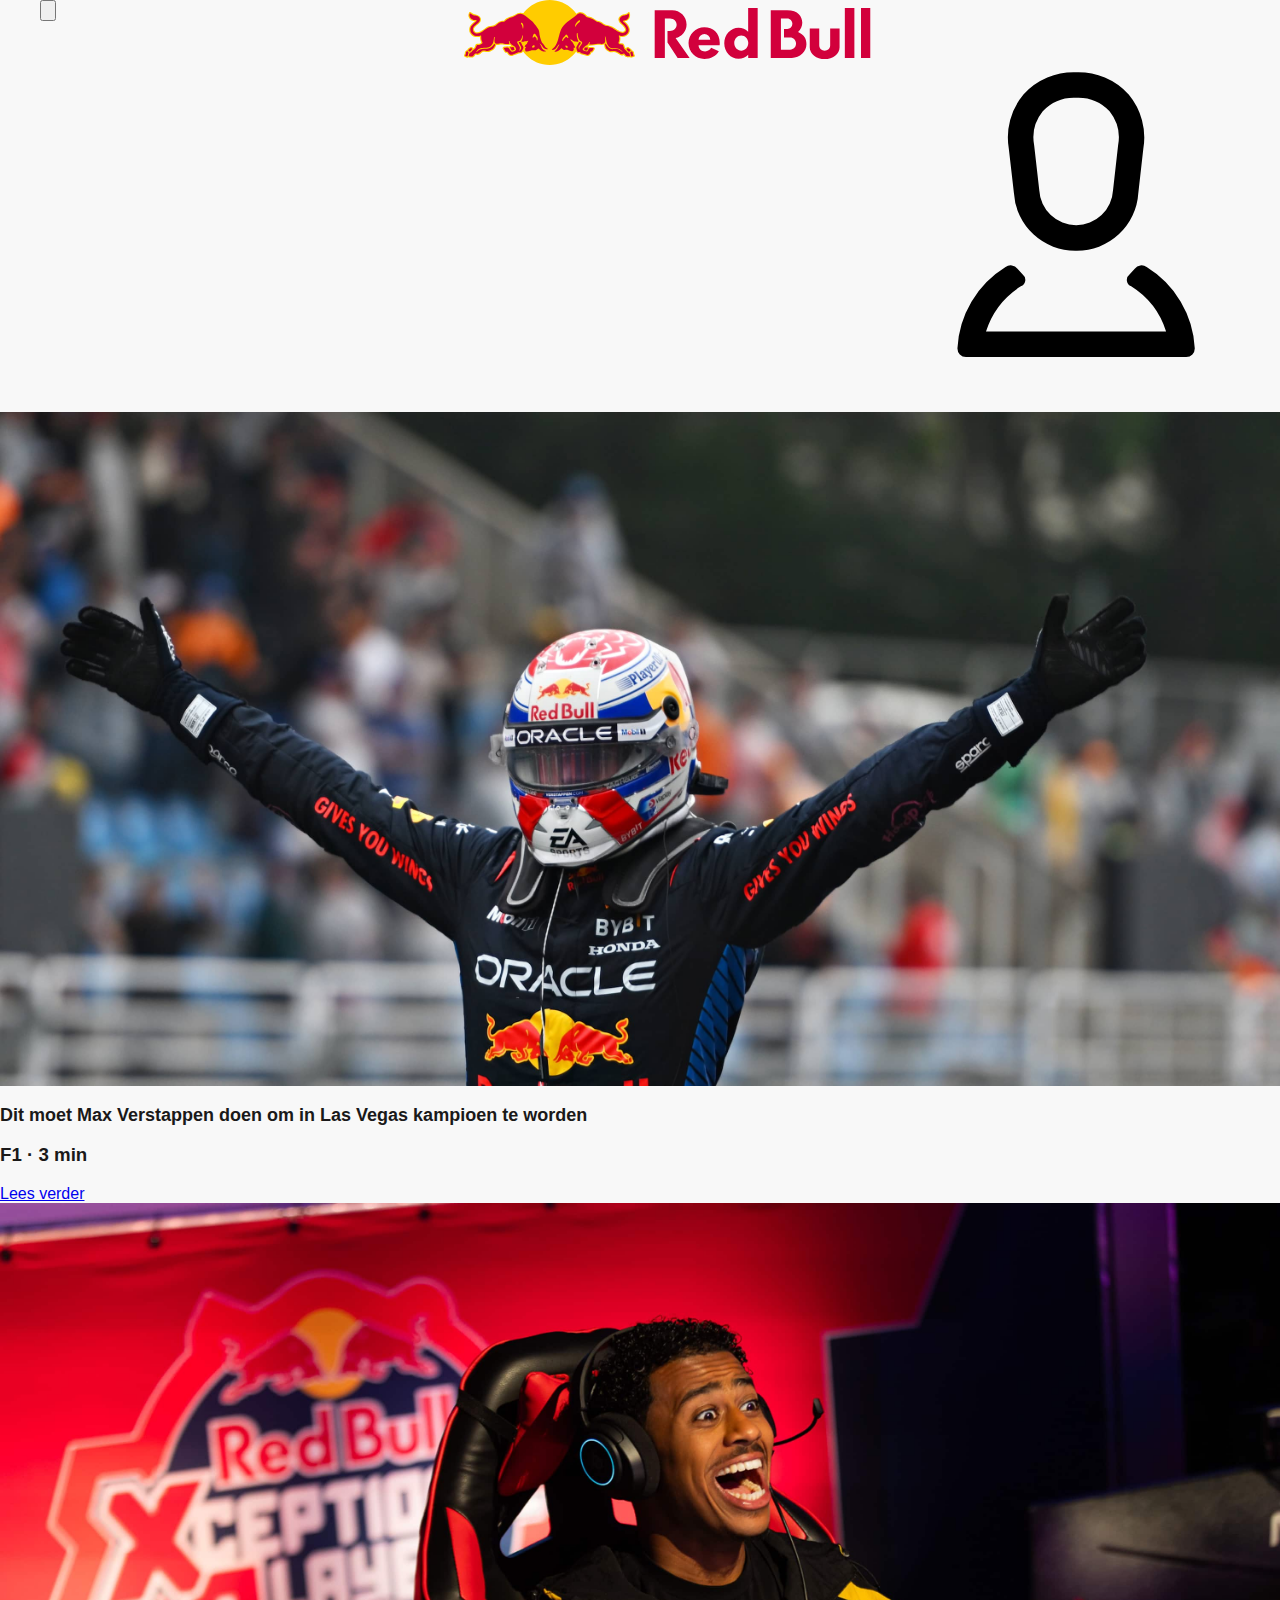
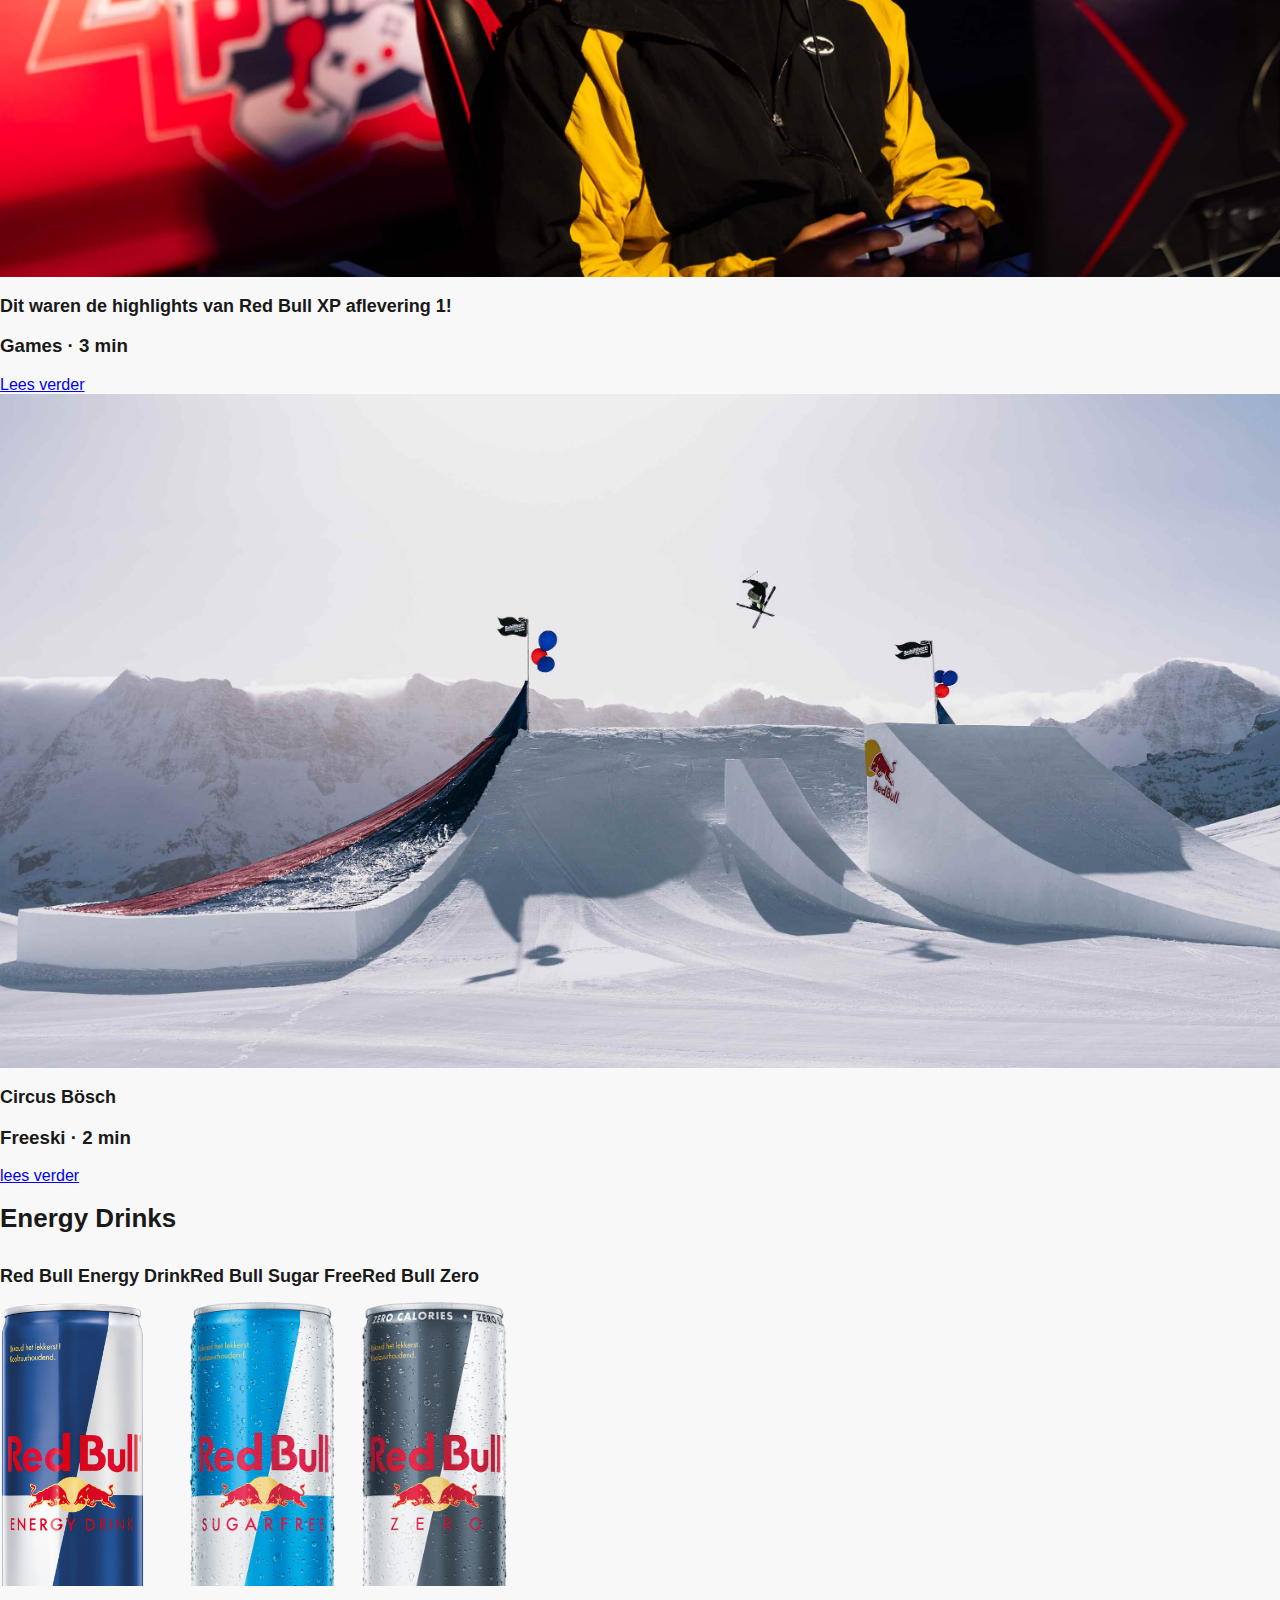
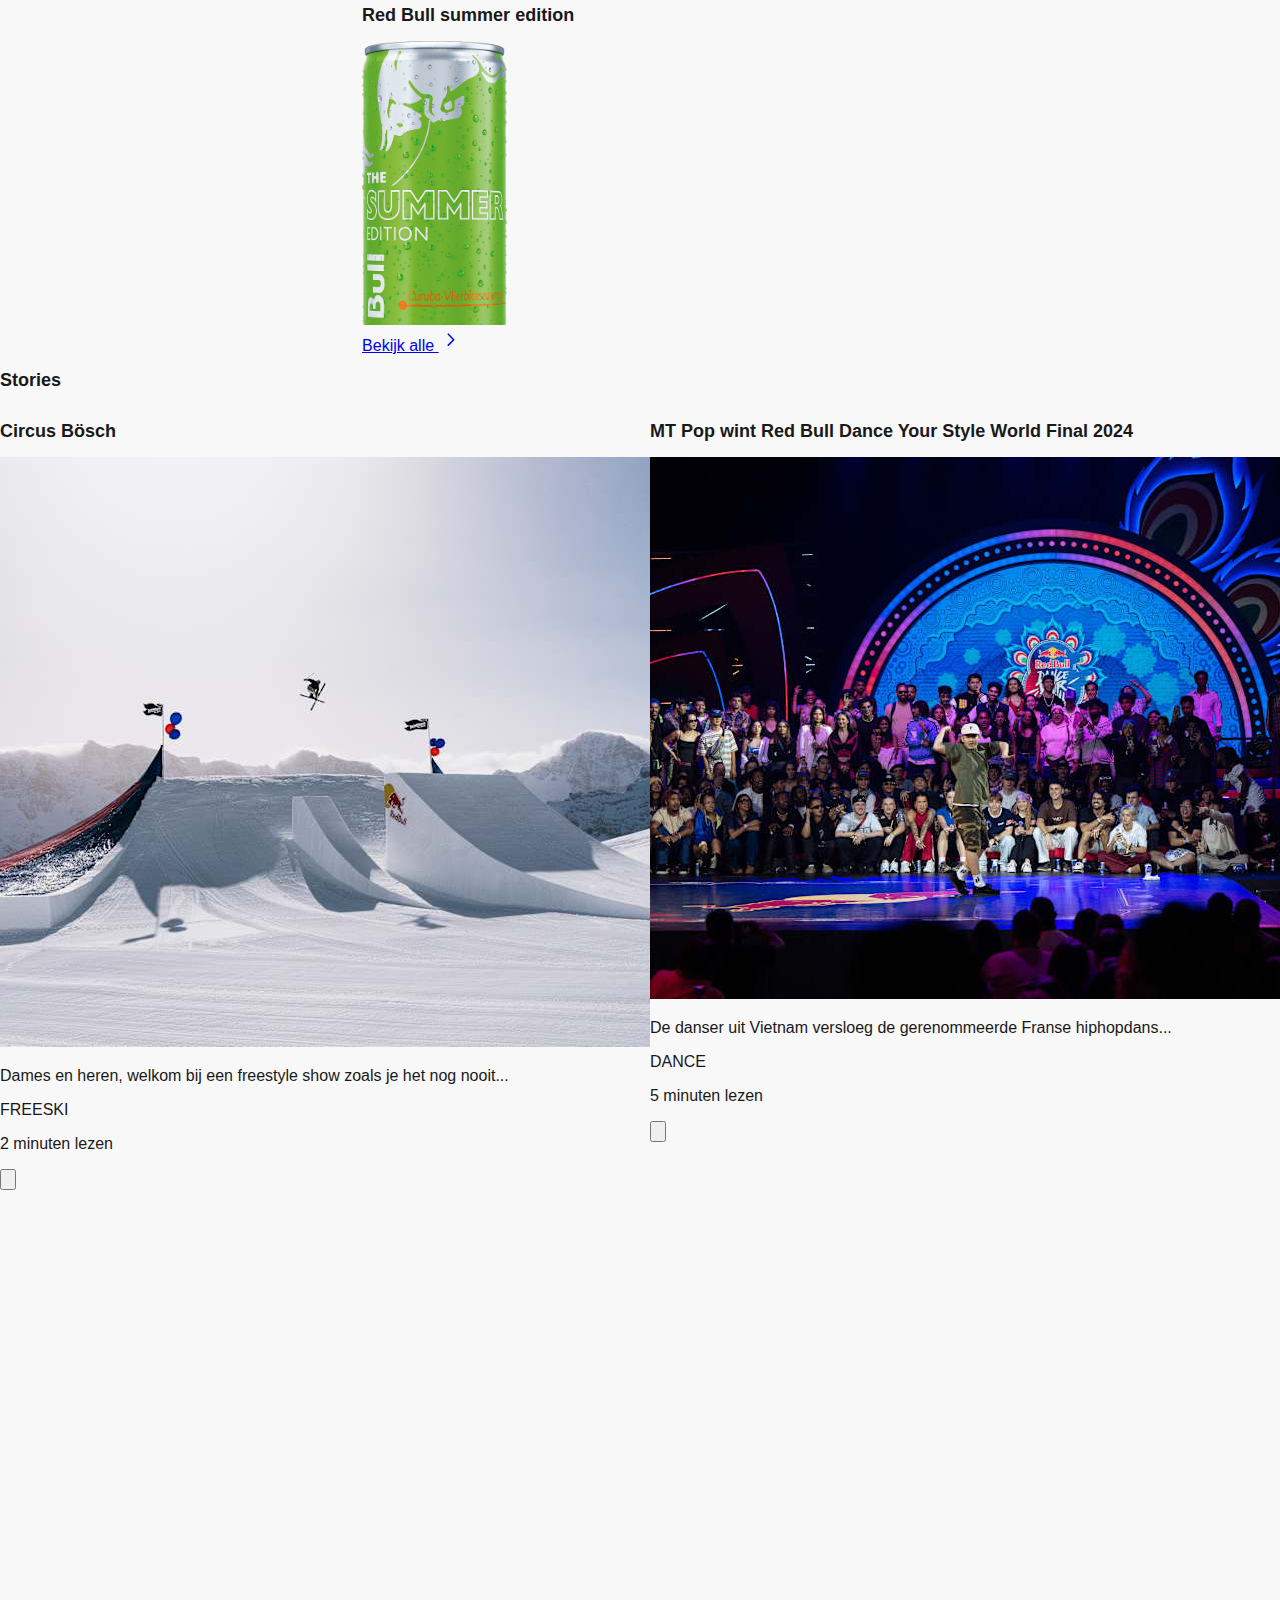
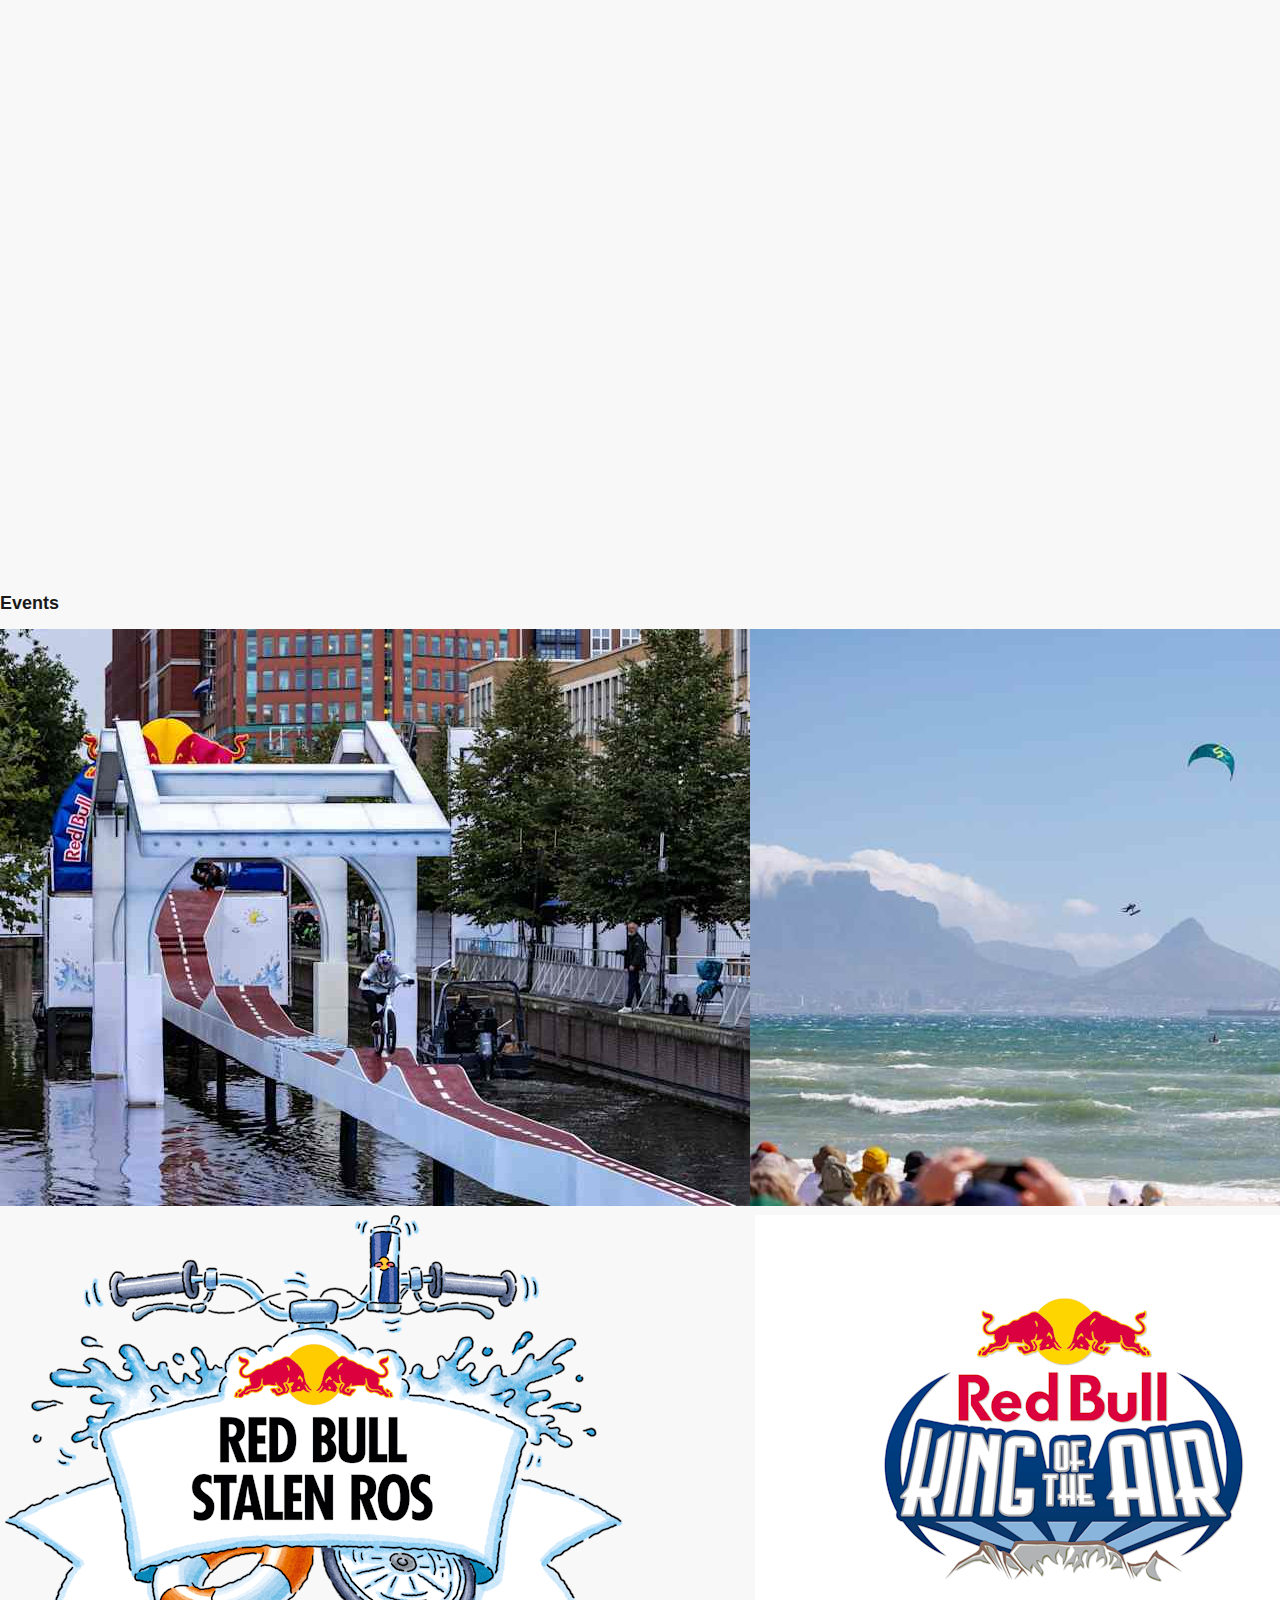
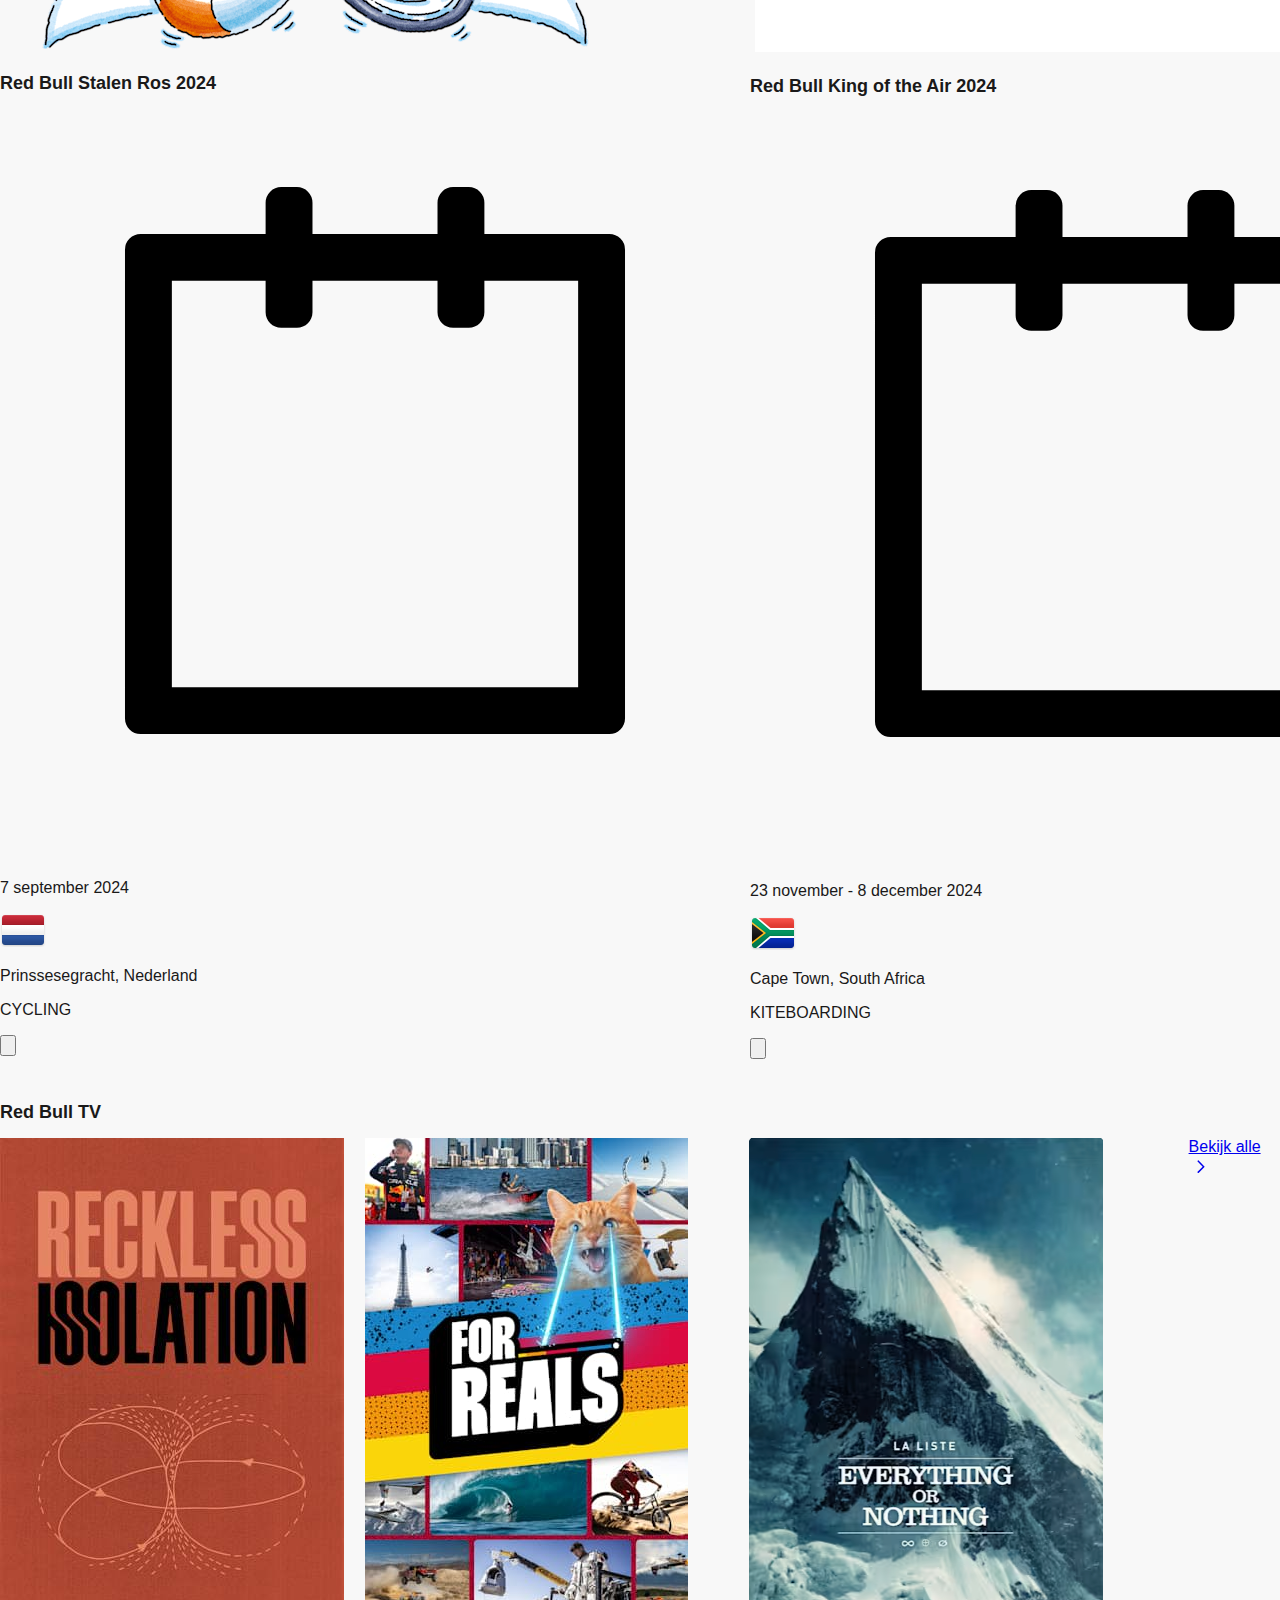
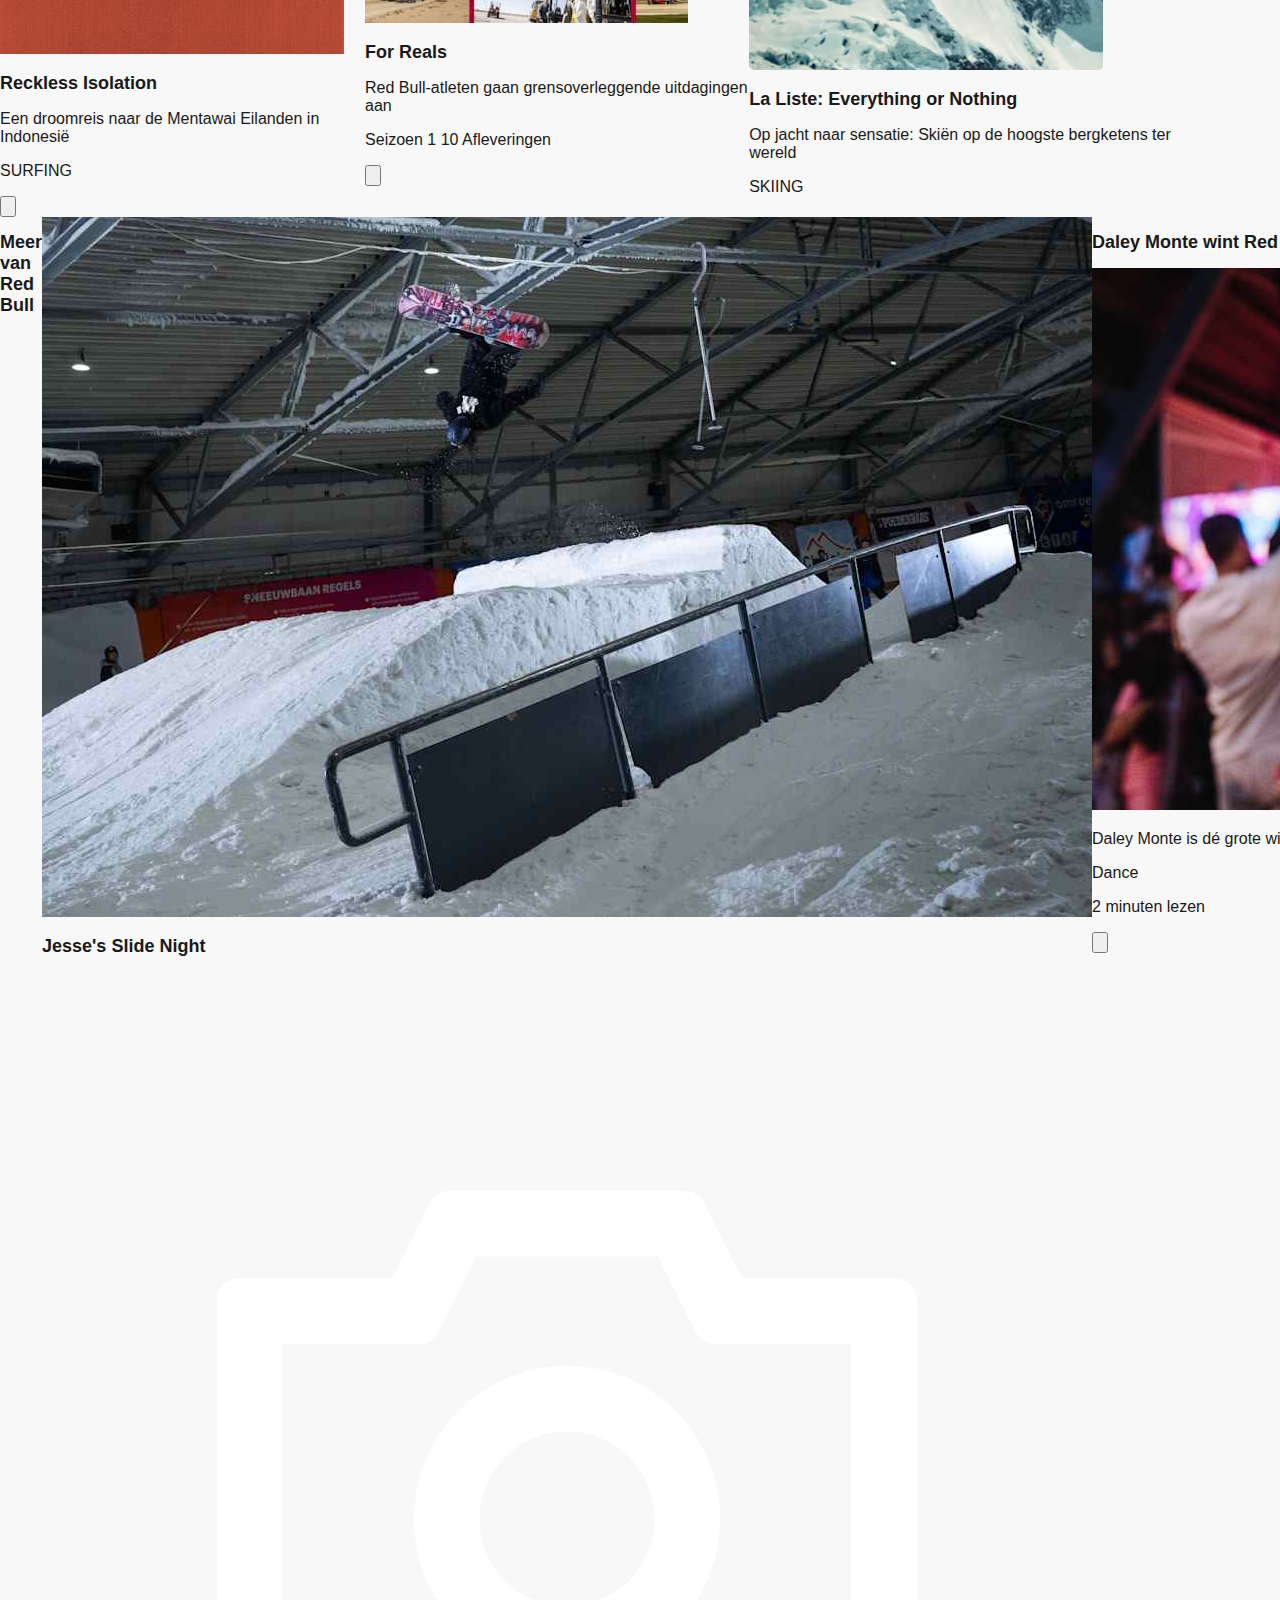
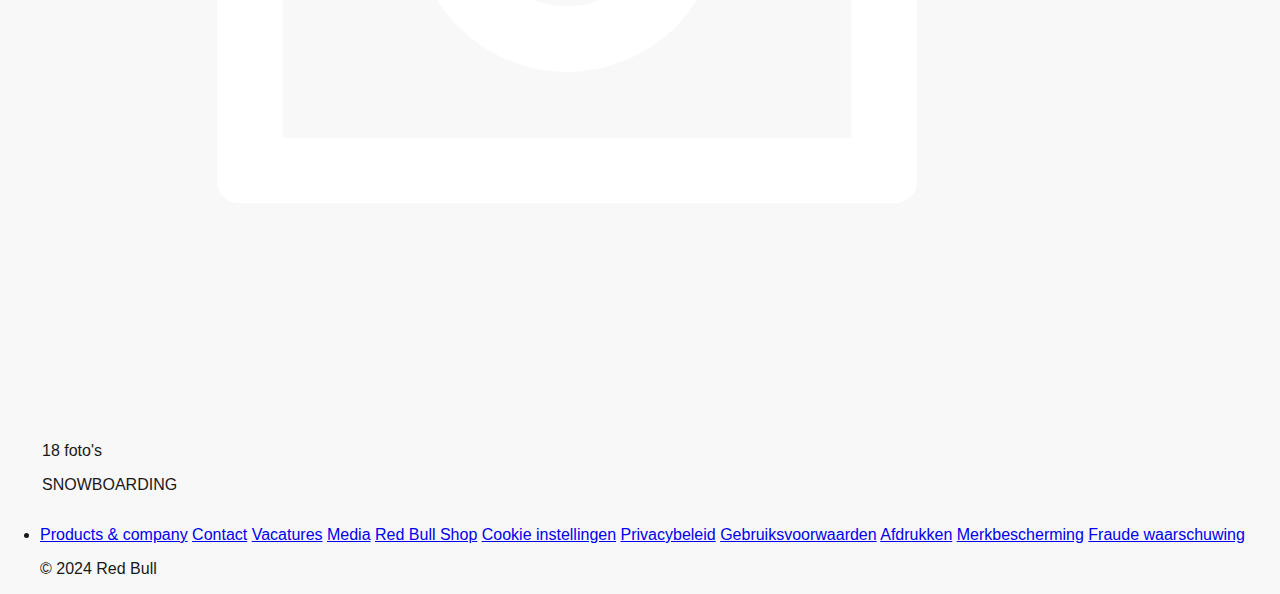
==== index.html @ da81367e "Add files via upload" ====
<!DOCTYPE html>
<html lang="nl">
	
<head>
	<meta charset="UTF-8">
	<meta name="author" content="jouw naam">
	<meta name="viewport" content="width=device-width, initial-scale=1">
	
	<title>Red Bull</title>
	
	<link href="styles/style.css" rel="stylesheet">
	<link rel="icon" type="image/svg+xml" href="images/favicon.svg">
	<script defer src="scripts/script.js"></script>
</head>

<body>
	<header>
		<nav>
			<ul>
				<li><button><svg xmlns="http://www.w3.org/2000/svg" viewBox="0 0 24 24"><g fill-rule="evenodd"><path fill="none" d="M0 0h24v24H0z"></path><path d="M12 17.333A1.333 1.333 0 1 1 12 20a1.333 1.333 0 0 1 0-2.667Zm6.667 0a1.333 1.333 0 1 1 0 2.667 1.333 1.333 0 0 1 0-2.667Zm-13.334 0a1.333 1.333 0 1 1 0 2.667 1.333 1.333 0 0 1 0-2.667ZM12 10.667a1.333 1.333 0 1 1 0 2.666 1.333 1.333 0 0 1 0-2.666Zm-6.667 0a1.333 1.333 0 1 1 0 2.666 1.333 1.333 0 0 1 0-2.666Zm13.334 0a1.333 1.333 0 1 1 0 2.666 1.333 1.333 0 0 1 0-2.666ZM12 4a1.333 1.333 0 1 1 0 2.667A1.333 1.333 0 0 1 12 4ZM5.333 4a1.333 1.333 0 1 1 0 2.667 1.333 1.333 0 0 1 0-2.667Zm13.334 0a1.333 1.333 0 1 1 0 2.667 1.333 1.333 0 0 1 0-2.667Z"></path></g></svg></button></li>
				<li><img src="images/redbulllogo.svg" alt="redbull logo"></li>
				<li><svg xmlns="http://www.w3.org/2000/svg" viewBox="0 0 24 24"><path d="M12.006 14.75a3.612 3.612 0 0 1-3.658-3.4l-.3-2.606a3.943 3.943 0 0 1 .86-3.188 4 4 0 0 1 3.098-1.306A4 4 0 0 1 15.1 5.56a3.95 3.95 0 0 1 .858 3.206l-.292 2.588a3.614 3.614 0 0 1-3.66 3.396Zm0-9a2.53 2.53 0 0 0-1.961.792 2.482 2.482 0 0 0-.505 2.015l.3 2.628a2.172 2.172 0 0 0 4.338 0l.295-2.609a2.507 2.507 0 0 0-.5-2.034 2.539 2.539 0 0 0-1.967-.792Zm6.98 14.73a5.952 5.952 0 0 0-2.83-4.77.5.5 0 0 0-.7.1l-.31.34a.4.4 0 0 0 .1.69A4.855 4.855 0 0 1 17.3 19.5H6.706a4.913 4.913 0 0 1 2.05-2.66.4.4 0 0 0 .11-.69l-.31-.34a.5.5 0 0 0-.7-.1 5.952 5.952 0 0 0-2.83 4.77.5.5 0 0 0 .5.52h12.96a.5.5 0 0 0 .5-.52Z"></path></svg></li>
			</ul>
		</nav>
			<article>
				<img src="images/f1-grand-prix--brazilie.jpeg" alt="Max Verstappen celebrating his win">
				<h2>Dit moet Max Verstappen doen om in Las Vegas kampioen te worden</h2>
				<h3>F1 · 3 min</h3>
				<a href="#">Lees verder</a>
			</article>
			<article>
				<img src="images/red-bull-xp-kleine-john-gaming.jpeg" alt="Kleine John is aan het gamen">
				<h2>Dit waren de highlights van Red Bull XP aflevering 1!</h2>
				<h3>Games · 3 min</h3>
				<a href="#">Lees verder</a>
			</article>
			<article>
				<img src="images/circus-boesch-kv.jpeg" alt="Someone doing a trick on skiis">
				<h2>Circus Bösch</h2>
				<h3>Freeski · 2 min</h3>
				<a href="#">lees verder</a>
			</article>
	</header>
	<main>
		<h1>Energy Drinks</h1>
		<section>
			<article>
				<h2>Red Bull Energy Drink</h2>
				<img src="images/cutoff_can.png" alt="Redbull can">
			</article>
			<article>
				<h2>Red Bull Sugar Free</h2>
				<img src="images/cutoff_sugarfree.png" alt="Redbull can sugarfree">
			</article>
			<article>
				<h2>Red Bull Zero</h2>
				<img src="images/redbull_zero.png" alt="redbull can zero caffeine">
			<article>
				<h2>Red Bull summer edition</h2>
				<img src="images/Summer_edi.png" alt="Curuba Vlierbloemsmaak">
			</article>
			<a href="#">Bekijk alle <svg width="22" height="22" viewBox="0 0 22 22" fill="none" xmlns="http://www.w3.org/2000/svg" part="base"><path fill-rule="evenodd" clip-rule="evenodd" d="M15.45 10.38 9.62 4.56a.48.48 0 0 0-.7 0l-.36.35a.51.51 0 0 0 0 .71l5.12 5.12-5.12 5.11a.51.51 0 0 0 0 .71l.36.35a.48.48 0 0 0 .7 0l5.83-5.82a.51.51 0 0 0 0-.71Z" fill="currentColor"></path></svg></a>
		</section>
		<h2>Stories</h2>
		<section>
			<article>
				<h2>Circus Bösch</h2> 
				<img src="images/circus-boesch-kv(1).jpeg" alt="Guy on skis making an insane jump">
				<p>Dames en heren, welkom bij een freestyle show zoals je het nog nooit...</p>
				<p>FREESKI</p>
				<p>2 minuten lezen</p>
				<button><svg xmlns="http://www.w3.org/2000/svg" class="star-svg" viewBox="0 0 18 18"><path stroke="#fff" stroke-width="1.34" fill="none" d="M9.004 2 7.01 7.077 2 7.535l4.009 3.555L4.595 16l4.402-2.9 4.38 2.778L12 11.091l4-3.556-5-.458z"></path></svg></button>
			</article>
			<article>
				<h2>MT Pop wint Red Bull Dance Your Style World Final 2024</h2>
				<img src="images/red-bull-dance-your-style-world-final-2024-mt-pop.jpeg" alt="Dance Your Style stage">
				<p>De danser uit Vietnam versloeg de gerenommeerde Franse hiphopdans...</p>
				<p>DANCE</p>
				<p>5 minuten lezen</p>
				<button><svg xmlns="http://www.w3.org/2000/svg" class="star-svg" viewBox="0 0 18 18"><path stroke="#fff" stroke-width="1.34" fill="none" d="M9.004 2 7.01 7.077 2 7.535l4.009 3.555L4.595 16l4.402-2.9 4.38 2.778L12 11.091l4-3.556-5-.458z"></path></svg></button>
			</article>
			<article>
				<h2>F1 2025: nieuw seizoen met nieuwe regels!</h2>
				<img src="images/f1-grand-prix-of-united-states-sprint--qualifying(1).jpeg" alt="Race autos op een baan">
				<p>Het Formule 1-seizoen 2025 is het laatste jaar voordat er grote regelveranderingen...</p>
				<p>FORMULA RACING</p>
				<p>4 minuten lezen</p>
				<button><svg xmlns="http://www.w3.org/2000/svg" class="star-svg" viewBox="0 0 18 18"><path stroke="#fff" stroke-width="1.34" fill="none" d="M9.004 2 7.01 7.077 2 7.535l4.009 3.555L4.595 16l4.402-2.9 4.38 2.778L12 11.091l4-3.556-5-.458z"></path></svg></button>
			</article>
			<article>
				<h2>Strategieën en tips van de pros om de padelservice te verbeteren</h2>
				<img src="images/bea-gonzalez-asuncion-premier-padel-p2.jpeg" alt="Bea gonzalez aan het padellen">
				<p>Je heb de basis van padel's unieke onderhandse service onder de knie maar wi...</p>
				<p>4 minuten lezen</p>
				<button><svg xmlns="http://www.w3.org/2000/svg" class="star-svg" viewBox="0 0 18 18"><path stroke="#fff" stroke-width="1.34" fill="none" d="M9.004 2 7.01 7.077 2 7.535l4.009 3.555L4.595 16l4.402-2.9 4.38 2.778L12 11.091l4-3.556-5-.458z"></path></svg></button>
			</article>
			<article>
				<h2>Dit waren de highlights van Red Bull XP aflevering 1!</h2>
				<img src="images/red-bull-xp-kleine-john-gaming.jpeg" alt="Kleine john is aan het gamen">
				<p>In de eerste aflevering van Red Bull Xceptional Player vielen drie kandidaten af...</p>
				<p>GAMES</p>
				<p>3 minuten lezen</p>
				<button><svg xmlns="http://www.w3.org/2000/svg" class="star-svg" viewBox="0 0 18 18"><path stroke="#fff" stroke-width="1.34" fill="none" d="M9.004 2 7.01 7.077 2 7.535l4.009 3.555L4.595 16l4.402-2.9 4.38 2.778L12 11.091l4-3.556-5-.458z"></path></svg></button>
			</article>
			<article>
				<h2>Dit moet Max doen om in Las Vegas kampioen te worden</h2>
				<img src="images/f1-grand-prix--brazilie.jpeg" alt="Max Verstappen aan het juichen">
				<p>Max Verstappen krijgt in Las Vegas zijn eerste kand om het wereldkampioenschap te...</p>
				<p>F1</p>
				<p>3 minuten lezen</p>
				<button><svg xmlns="http://www.w3.org/2000/svg" class="star-svg" viewBox="0 0 18 18"><path stroke="#fff" stroke-width="1.34" fill="none" d="M9.004 2 7.01 7.077 2 7.535l4.009 3.555L4.595 16l4.402-2.9 4.38 2.778L12 11.091l4-3.556-5-.458z"></path></svg></button>
			</article>
		</section>
		<h2>Events</h2>
		<section>
			<article>
				<img src="images/fabio-wibmer-red-bull-stalen-ros.jpeg" alt="">
				<img src="images/stalen-ros-logo-2024.png" alt="">
				<h2>Red Bull Stalen Ros 2024</h2>
				<svg xmlns="http://www.w3.org/2000/svg" viewBox="0 0 20 20"><path d="M16.25 3.333h-3.333V2.5a.417.417 0 0 0-.417-.417h-.417a.417.417 0 0 0-.416.417v.833H8.333V2.5a.417.417 0 0 0-.416-.417H7.5a.417.417 0 0 0-.417.417v.833H3.75a.417.417 0 0 0-.417.417v12.5c0 .23.187.417.417.417h12.5c.23 0 .417-.187.417-.417V3.75a.417.417 0 0 0-.417-.417zm-.833 12.084H4.583V4.583h2.5v.834c0 .23.187.416.417.416h.417c.23 0 .416-.186.416-.416v-.834h3.334v.834c0 .23.186.416.416.416h.417c.23 0 .417-.186.417-.416v-.834h2.5v10.834z"></path></svg>
				<p>7 september 2024</p>
				<img src="images/NL@2x.png" alt="dutch flag">
				<p>Prinssesegracht, Nederland</p>
				<p>CYCLING</p>
				<button><svg xmlns="http://www.w3.org/2000/svg" class="star-svg" viewBox="0 0 18 18"><path stroke="#fff" stroke-width="1.34" fill="none" d="M9.004 2 7.01 7.077 2 7.535l4.009 3.555L4.595 16l4.402-2.9 4.38 2.778L12 11.091l4-3.556-5-.458z"></path></svg></button>
			</article>
			<article>
				<img src="images/participant-red-bull-king-of-the-air-south-africa-2023.jpeg" alt="">
				<img src="images/red-bull-king-of-the-air-logo.png" alt="">
				<h2>Red Bull King of the Air 2024</h2>
				<svg xmlns="http://www.w3.org/2000/svg" viewBox="0 0 20 20"><path d="M16.25 3.333h-3.333V2.5a.417.417 0 0 0-.417-.417h-.417a.417.417 0 0 0-.416.417v.833H8.333V2.5a.417.417 0 0 0-.416-.417H7.5a.417.417 0 0 0-.417.417v.833H3.75a.417.417 0 0 0-.417.417v12.5c0 .23.187.417.417.417h12.5c.23 0 .417-.187.417-.417V3.75a.417.417 0 0 0-.417-.417zm-.833 12.084H4.583V4.583h2.5v.834c0 .23.187.416.417.416h.417c.23 0 .416-.186.416-.416v-.834h3.334v.834c0 .23.186.416.416.416h.417c.23 0 .417-.186.417-.416v-.834h2.5v10.834z"></path></svg>
				<p>23 november - 8 december 2024</p>
				<img src="images/ZA@2x.png" alt="South African flag">
				<p>Cape Town, South Africa</p>
				<p>KITEBOARDING</p>
				<button><svg xmlns="http://www.w3.org/2000/svg" class="star-svg" viewBox="0 0 18 18"><path stroke="#fff" stroke-width="1.34" fill="none" d="M9.004 2 7.01 7.077 2 7.535l4.009 3.555L4.595 16l4.402-2.9 4.38 2.778L12 11.091l4-3.556-5-.458z"></path></svg></button>
			</article>
			<article>
				<img src="images/red-bull-xp-2024-player-arena.jpeg" alt="">
				<img src="images/red-bull-xceptional-player-logo.png" alt="">
				<h2>Red Bull Exeptional Player</h2>
				<svg xmlns="http://www.w3.org/2000/svg" viewBox="0 0 20 20"><path d="M16.25 3.333h-3.333V2.5a.417.417 0 0 0-.417-.417h-.417a.417.417 0 0 0-.416.417v.833H8.333V2.5a.417.417 0 0 0-.416-.417H7.5a.417.417 0 0 0-.417.417v.833H3.75a.417.417 0 0 0-.417.417v12.5c0 .23.187.417.417.417h12.5c.23 0 .417-.187.417-.417V3.75a.417.417 0 0 0-.417-.417zm-.833 12.084H4.583V4.583h2.5v.834c0 .23.187.416.417.416h.417c.23 0 .416-.186.416-.416v-.834h3.334v.834c0 .23.186.416.416.416h.417c.23 0 .417-.186.417-.416v-.834h2.5v10.834z"></path></svg>
				<p>17 november - 8 december</p>
				<p>GAMES</p>
				<button><svg xmlns="http://www.w3.org/2000/svg" class="star-svg" viewBox="0 0 18 18"><path stroke="#fff" stroke-width="1.34" fill="none" d="M9.004 2 7.01 7.077 2 7.535l4.009 3.555L4.595 16l4.402-2.9 4.38 2.778L12 11.091l4-3.556-5-.458z"></path></svg></button>
			</article>
			<a href="#">Bekijk alle <svg width="22" height="22" viewBox="0 0 22 22" fill="none" xmlns="http://www.w3.org/2000/svg" part="base"><path fill-rule="evenodd" clip-rule="evenodd" d="M15.45 10.38 9.62 4.56a.48.48 0 0 0-.7 0l-.36.35a.51.51 0 0 0 0 .71l5.12 5.12-5.12 5.11a.51.51 0 0 0 0 .71l.36.35a.48.48 0 0 0 .7 0l5.83-5.82a.51.51 0 0 0 0-.71Z" fill="currentColor"></path></svg></a>
		</section>
		<h2>Red Bull TV</h2>
		<section>
			<article>
				<img src="images/reckless-isolation-cover-art.jpeg" alt="reckless isolation cover art">
				<h2>Reckless Isolation</h2>
				<p>Een droomreis naar de Mentawai Eilanden in Indonesië</p>
				<p>SURFING</p>
				<button><svg xmlns="http://www.w3.org/2000/svg" class="star-svg" viewBox="0 0 18 18"><path stroke="#fff" stroke-width="1.34" fill="none" d="M9.004 2 7.01 7.077 2 7.535l4.009 3.555L4.595 16l4.402-2.9 4.38 2.778L12 11.091l4-3.556-5-.458z"></path></svg></button>
			</article>
			<article>
				<img src="images/for-reals-athletes-sports.jpeg" alt="Art for for Reals">
				<h2>For Reals</h2>
				<p>Red Bull-atleten gaan grensoverleggende uitdagingen aan</p>
				<p>Seizoen 1 10 Afleveringen</p>
				<button><svg xmlns="http://www.w3.org/2000/svg" class="star-svg" viewBox="0 0 18 18"><path stroke="#fff" stroke-width="1.34" fill="none" d="M9.004 2 7.01 7.077 2 7.535l4.009 3.555L4.595 16l4.402-2.9 4.38 2.778L12 11.091l4-3.556-5-.458z"></path></svg></button>
			</article>
			<article>
				<img src="images/everythingornothing.png" alt="art for everything or nothing; mountains">
				<h2>La Liste: Everything or Nothing</h2>
				<p>Op jacht naar sensatie: Skiën op de hoogste bergketens ter wereld</p>
				<p>SKIING</p>
			</article>
			<a href="#">Bekijk alle <svg width="22" height="22" viewBox="0 0 22 22" fill="none" xmlns="http://www.w3.org/2000/svg" part="base"><path fill-rule="evenodd" clip-rule="evenodd" d="M15.45 10.38 9.62 4.56a.48.48 0 0 0-.7 0l-.36.35a.51.51 0 0 0 0 .71l5.12 5.12-5.12 5.11a.51.51 0 0 0 0 .71l.36.35a.48.48 0 0 0 .7 0l5.83-5.82a.51.51 0 0 0 0-.71Z" fill="currentColor"></path></svg></a>
		</section>
		<section>
			<h2>Meer van Red Bull</h2>
			<article>
				<img src="images/zebb-powel-jesse-slide-night-.jpeg" alt="Foto van een overhead flip op een snowboard">
				<h2>Jesse's Slide Night</h2>
				<svg xmlns="http://www.w3.org/2000/svg" viewBox="0 0 24 24"><g fill="none" fill-rule="evenodd"><path d="M0 0h24v24H0z"></path><path d="M14.073 6.5H9.927l-.862 1.724a.5.5 0 0 1-.447.276H5.5v9h13v-9h-3.118a.5.5 0 0 1-.447-.276L14.073 6.5ZM9.309 5h5.382a.5.5 0 0 1 .447.276L16 7h3.5a.5.5 0 0 1 .5.5v11a.5.5 0 0 1-.5.5h-15a.5.5 0 0 1-.5-.5v-11a.5.5 0 0 1 .5-.5H8l.862-1.724A.5.5 0 0 1 9.309 5ZM12 10.5a2 2 0 1 0 0 4 2 2 0 0 0 0-4ZM12 9a3.5 3.5 0 1 1 0 7 3.5 3.5 0 0 1 0-7Z" fill="#FFF"></path></g></svg>
				<p>18 foto's</p>
				<p>SNOWBOARDING</p>
			</article>
			<article>
				<h2>Daley Monte wint Red Bull Dance Your Style National Final</h2>
				<img src="images/deley-deley-red-bull-dance-your-style-winnaar-amsterdam-2024.jpeg" alt="Daley Monte met de prijs">
				<p>Daley Monte is dé grote winnaar van de national final van de Red Bull Dance Your Style,...</p>
				<p>Dance</p>
				<p>2 minuten lezen</p>
				<button><svg xmlns="http://www.w3.org/2000/svg" class="star-svg" viewBox="0 0 18 18"><path stroke="#fff" stroke-width="1.34" fill="none" d="M9.004 2 7.01 7.077 2 7.535l4.009 3.555L4.595 16l4.402-2.9 4.38 2.778L12 11.091l4-3.556-5-.458z"></path></svg></button>
			</article>
			<article>
				<h2>De vrouwelijke skateboarders die je moét kennen</h2>
				<img src="images/leticia-bufoni.jpeg" alt="Leticia Bufoni doen een kickflip">
				<p>Welke vrouwelijke skateboarders moet je anno 2024 kennen<svg xmlns="http://www.w3.org/2000/svg" class="star-svg" viewBox="0 0 18 18"><path stroke="#fff" stroke-width="1.34" fill="none" d="M9.004 2 7.01 7.077 2 7.535l4.009 3.555L4.595 16l4.402-2.9 4.38 2.778L12 11.091l4-3.556-5-.458z"></path></svg> In dit lijstje stellen we je...</p>
				<p>SKATEBOARDING</p>
				<p>7 minuten lezen</p>
				<button><svg xmlns="http://www.w3.org/2000/svg" class="star-svg" viewBox="0 0 18 18"><path stroke="#fff" stroke-width="1.34" fill="none" d="M9.004 2 7.01 7.077 2 7.535l4.009 3.555L4.595 16l4.402-2.9 4.38 2.778L12 11.091l4-3.556-5-.458z"></path></svg></button>
			</article>
			<article>
				<h2>Zo simuleer je het gevoel van een echte auto race!</h2>
				<img src="images/porsche-simracing.jpeg" alt="Man maakt gebruik van een sim-race setup">
				<p>Word een echte coureur met je eigen sim-race setup.</p>
				<p>GAMES</p>
				<p>3 minuten lezen</p>
				<button><svg xmlns="http://www.w3.org/2000/svg" class="star-svg" viewBox="0 0 18 18"><path stroke="#fff" stroke-width="1.34" fill="none" d="M9.004 2 7.01 7.077 2 7.535l4.009 3.555L4.595 16l4.402-2.9 4.38 2.778L12 11.091l4-3.556-5-.458z"></path></svg></button>
			</article>
			<article>
				<h2>Ripping the concrete jungle: RiFO10 is open!</h2>
				<img src="images/italo-ferreira-rif010.jpeg" alt="Surfing op surfingbaan">
				<p>Sinds dit weekend rolt de golf van Rotterdam door de Steigersgracht. Wavepool RiF010 is...</p>
				<p>Surfing</p>
				<p>4 minuten lezen</p>
				<button><svg xmlns="http://www.w3.org/2000/svg" class="star-svg" viewBox="0 0 18 18"><path stroke="#fff" stroke-width="1.34" fill="none" d="M9.004 2 7.01 7.077 2 7.535l4.009 3.555L4.595 16l4.402-2.9 4.38 2.778L12 11.091l4-3.556-5-.458z"></path></svg></button>
			</article>
			<article>
				<h2>Het wonderweekend dat Verstappen F1-coureur maakte</h2>
				<img src="images/max-verstappen-barcelona-2016.jpeg" alt="Verstappens race in Barcelona, 2016">
				<p>Het is 28 juni, 2014. Een regenachtige dag in Neurenberg. Max Verstappen zit achter het...</p>
				<p>F1</p>
				<p>6 minuten lezen</p>
				<button><svg xmlns="http://www.w3.org/2000/svg" class="star-svg" viewBox="0 0 18 18"><path stroke="#fff" stroke-width="1.34" fill="none" d="M9.004 2 7.01 7.077 2 7.535l4.009 3.555L4.595 16l4.402-2.9 4.38 2.778L12 11.091l4-3.556-5-.458z"></path></svg></button>
			</article>
			<article>
				<h2>Een overzicht van de beste skaters op dit moment</h2>
				<img src="images/jagger-eaton-anthony-acosta.jpeg" alt="Jagger Eaton doing sa trick">
				<p>Benieuwd naar de beste skaters anno 2023? In det lijstje vind je een selectie van de beste...</p>
				<p>SKATEBOARDING</p>
				<p>3 minuten lezen</p>
				<button><svg xmlns="http://www.w3.org/2000/svg" class="star-svg" viewBox="0 0 18 18"><path stroke="#fff" stroke-width="1.34" fill="none" d="M9.004 2 7.01 7.077 2 7.535l4.009 3.555L4.595 16l4.402-2.9 4.38 2.778L12 11.091l4-3.556-5-.458z"></path></svg></button>
			</article>
			<article>
				<h2>Deze BMX-termen moet jij kennen</h2>
				<img src="images/villegas.jpeg" alt="Villegas doing a trick on his BMX">
				<p>Bar spin, bunny hop of no footer, termen die je als BMX-er moet weten!</p>
				<p>BMX</p>
				<p>4 minuten lezen</p>
				<button><svg xmlns="http://www.w3.org/2000/svg" class="star-svg" viewBox="0 0 18 18"><path stroke="#fff" stroke-width="1.34" fill="none" d="M9.004 2 7.01 7.077 2 7.535l4.009 3.555L4.595 16l4.402-2.9 4.38 2.778L12 11.091l4-3.556-5-.458z"></path></svg></button>
			</article>
			<a href="#"><svg width="22" height="22" viewBox="0 0 22 22" fill="none" xmlns="http://www.w3.org/2000/svg" part="base"><path fill-rule="evenodd" clip-rule="evenodd" d="M11 2a2.5 2.5 0 1 0 2.5 2.5A2.49 2.49 0 0 0 11 2Zm0 6.5a2.5 2.5 0 1 0 2.5 2.5A2.49 2.49 0 0 0 11 8.5Zm-2.5 9A2.5 2.5 0 0 1 11 15a2.49 2.49 0 0 1 2.5 2.5 2.5 2.5 0 0 1-5 0Z" fill="currentColor"></path></svg> Meer laden</a>
		</section>
	</main>
	<footer>
		<ul>
			<li>
				<a href="#">Products & company</a>
				<a href="#">Contact</a>
				<a href="#">Vacatures</a>
				<a href="#">Media</a>
				<a href="#">Red Bull Shop</a>
				<a href="#">Cookie instellingen</a>
				<a href="#">Privacybeleid</a>
				<a href="#">Gebruiksvoorwaarden</a>
				<a href="#">Afdrukken</a>
				<a href="#">Merkbescherming</a>
				<a href="#">Fraude waarschuwing</a>
				<p>© 2024 Red Bull</p>
			</li>
		</ul>
	</footer>
</body>
</html>
---- styles/style.css ----
/**************/
/* CSS REMEDY */
/**************/
*, *::after, *::before {
  box-sizing:border-box;  
}






/*********************/
/* CUSTOM PROPERTIES */
/*********************/
:root {
	/* startje */
	--color-text:#111;
	--color-background:#eee;
}





/****************/
/* JOUW STYLING */
/****************/

/* jouw code */
body{
	font-family: Arial, Helvetica, sans-serif;
	background: #F8F8F8;
	margin: 0;
	padding: 0;
	color: #1A1919;
}
h1{
	font-size: 26px;
}
h2{
	font-size: 18px;
}


header nav ul{
	margin: 0;	
	position: sticky;
	display: flex;
	background-color:rgba(255, 255, 255, 0.0001);
	list-style: none;
}
header nav ul li{
	flex-grow: 1;
}

header article img{
	width: 100%;
}
main section{
	display: flex;
	overflow-x: scroll;
}

section:nth-of-type(1) article img{
	width: 145px;
	height: 284px;
}
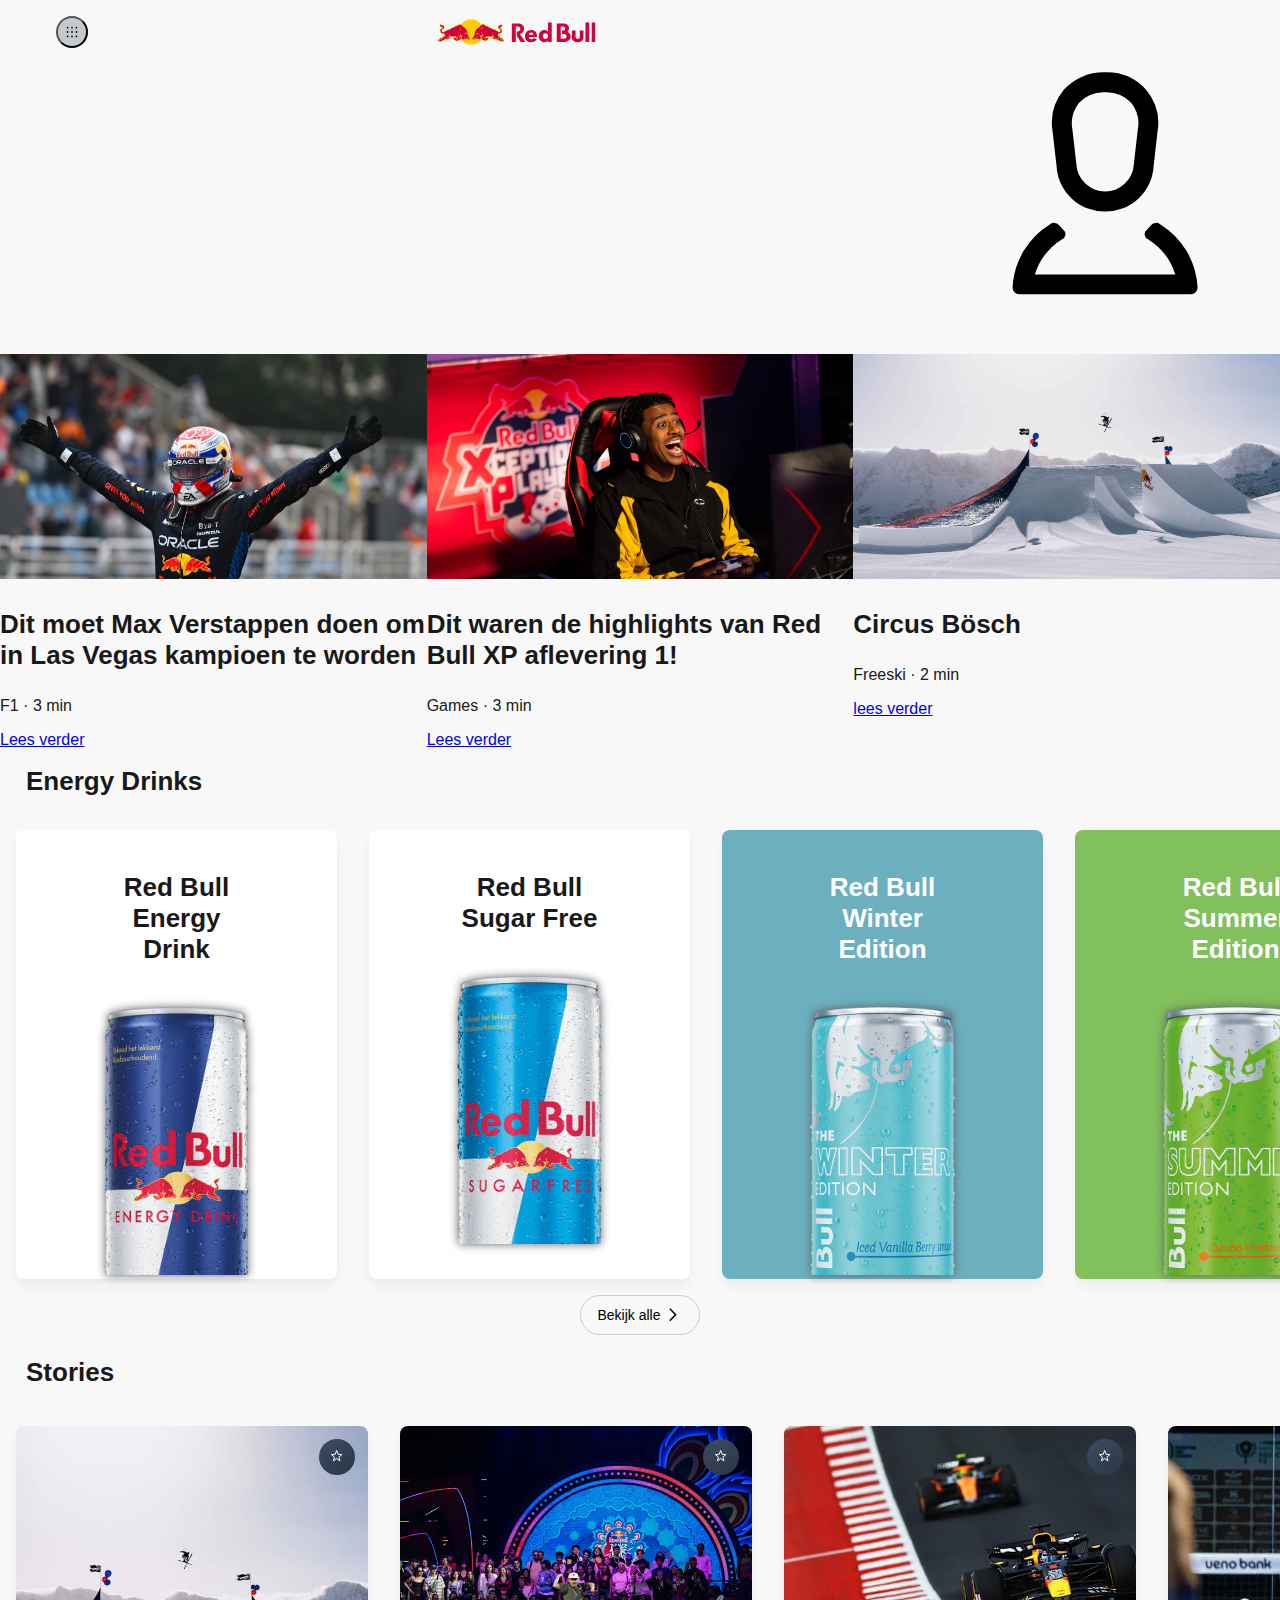
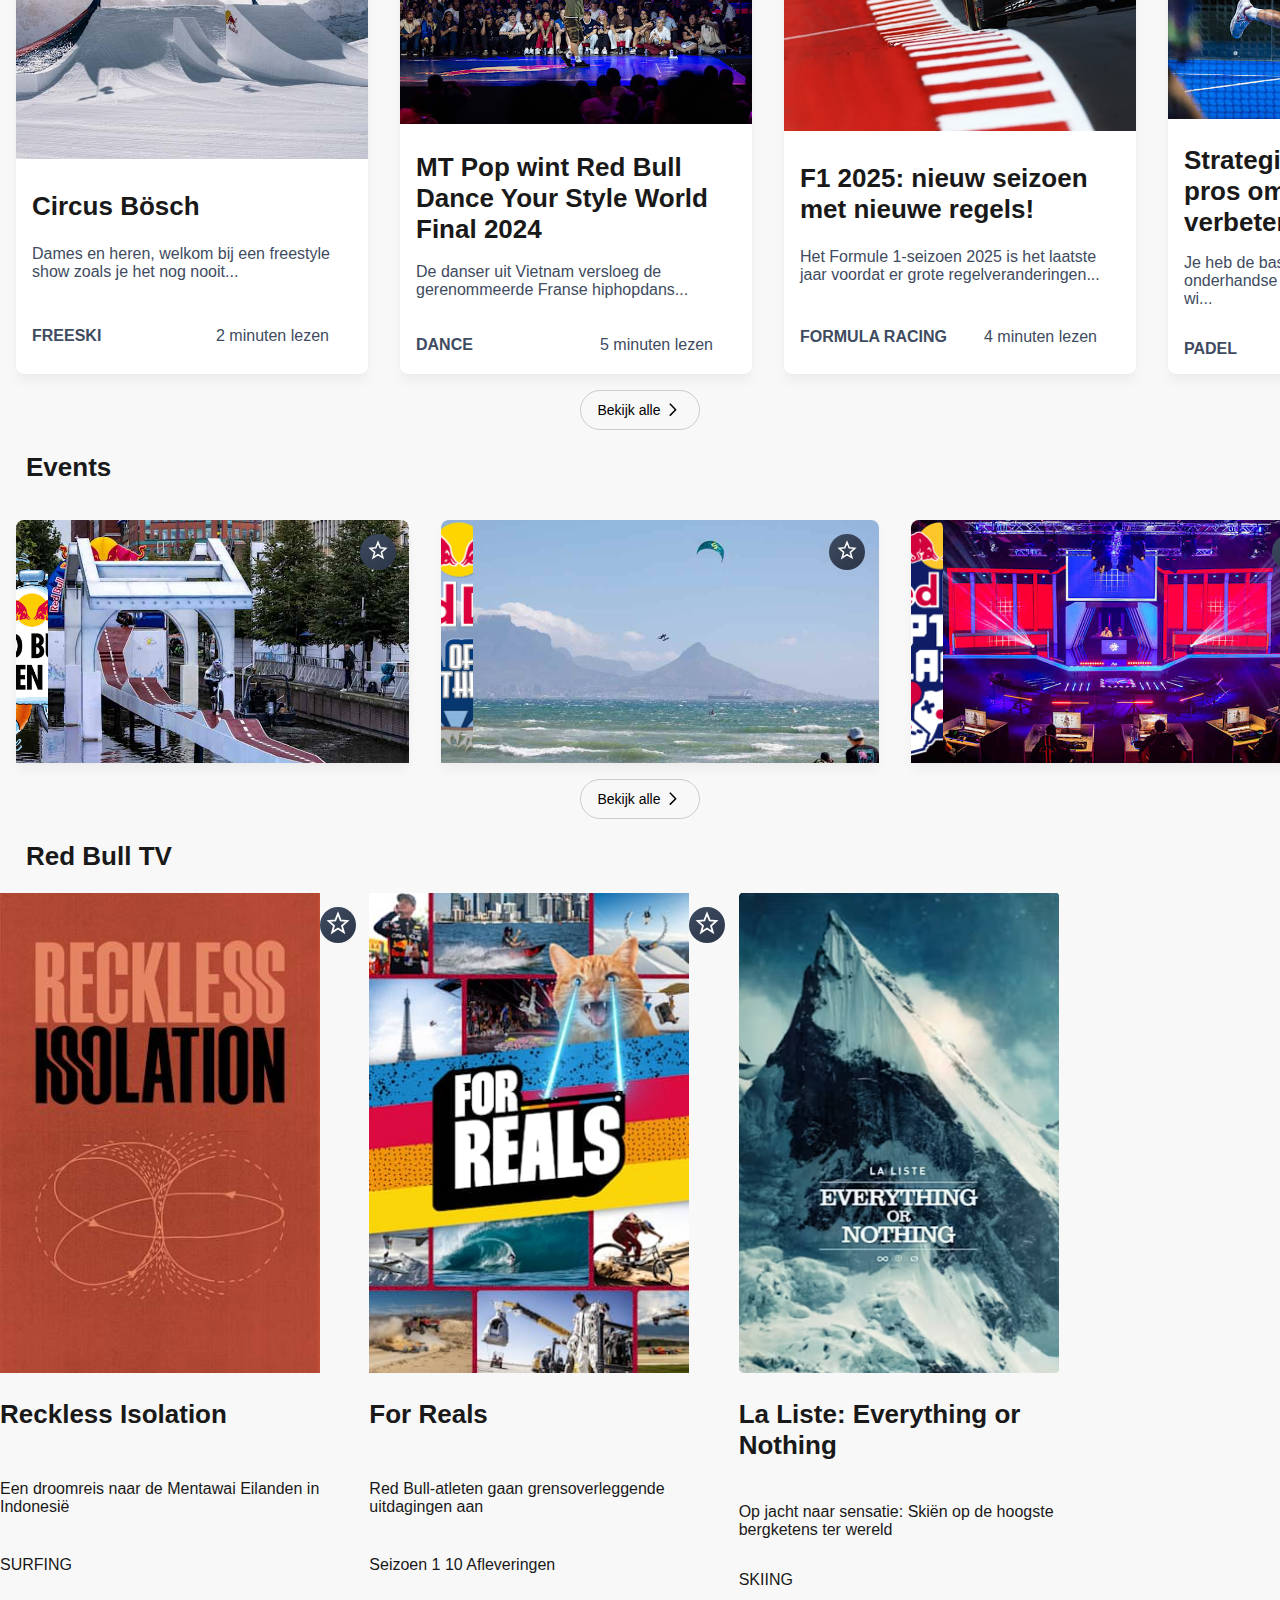
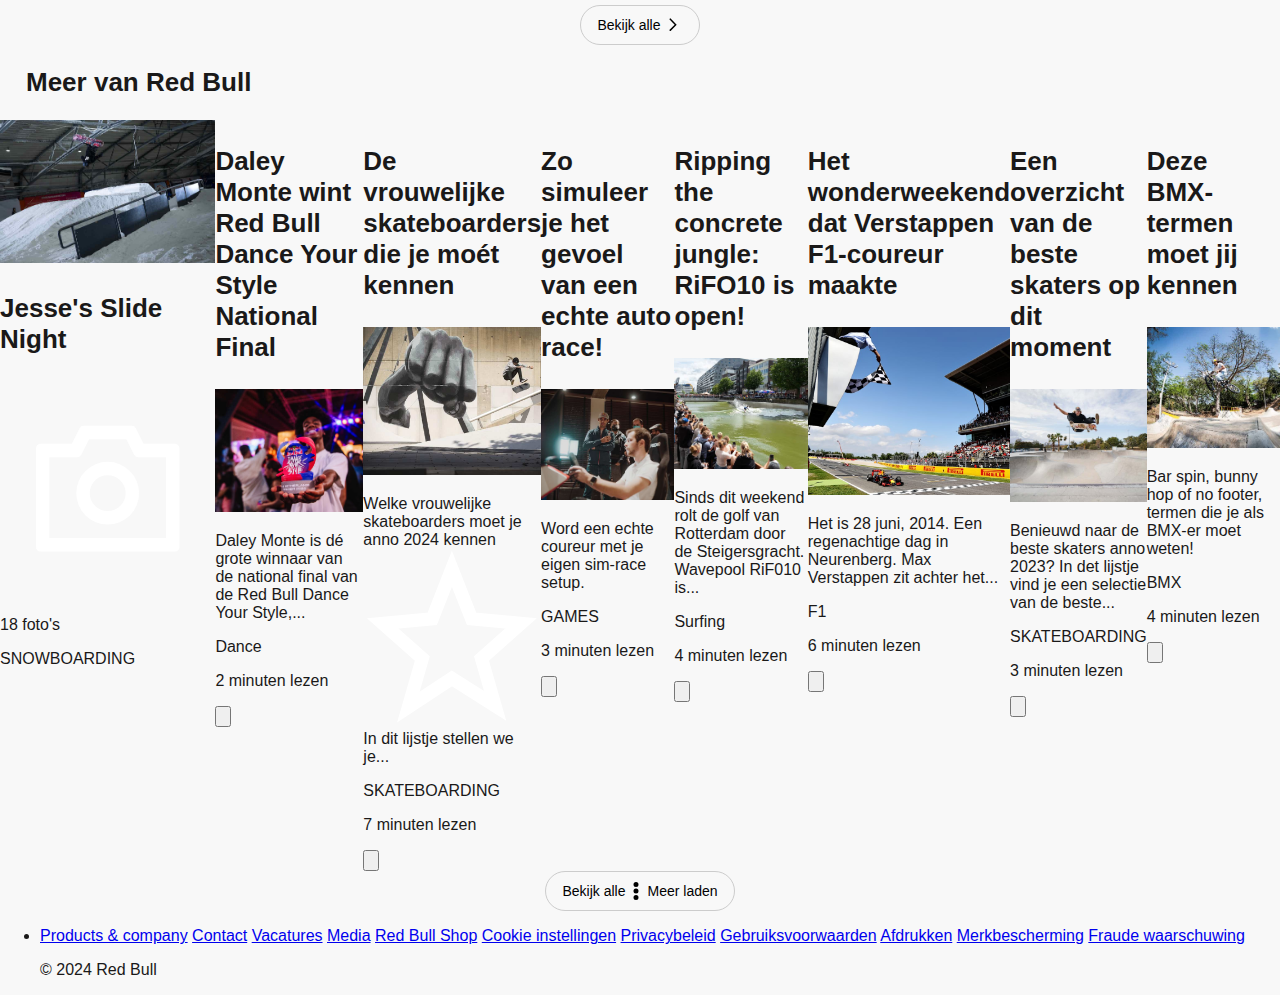
==== commit bc030460: "Add files via upload" ====
--- a/index.html
+++ b/index.html
@@ -22,220 +22,221 @@
 				<li><svg xmlns="http://www.w3.org/2000/svg" viewBox="0 0 24 24"><path d="M12.006 14.75a3.612 3.612 0 0 1-3.658-3.4l-.3-2.606a3.943 3.943 0 0 1 .86-3.188 4 4 0 0 1 3.098-1.306A4 4 0 0 1 15.1 5.56a3.95 3.95 0 0 1 .858 3.206l-.292 2.588a3.614 3.614 0 0 1-3.66 3.396Zm0-9a2.53 2.53 0 0 0-1.961.792 2.482 2.482 0 0 0-.505 2.015l.3 2.628a2.172 2.172 0 0 0 4.338 0l.295-2.609a2.507 2.507 0 0 0-.5-2.034 2.539 2.539 0 0 0-1.967-.792Zm6.98 14.73a5.952 5.952 0 0 0-2.83-4.77.5.5 0 0 0-.7.1l-.31.34a.4.4 0 0 0 .1.69A4.855 4.855 0 0 1 17.3 19.5H6.706a4.913 4.913 0 0 1 2.05-2.66.4.4 0 0 0 .11-.69l-.31-.34a.5.5 0 0 0-.7-.1 5.952 5.952 0 0 0-2.83 4.77.5.5 0 0 0 .5.52h12.96a.5.5 0 0 0 .5-.52Z"></path></svg></li>
 			</ul>
 		</nav>
+		<section>
 			<article>
 				<img src="images/f1-grand-prix--brazilie.jpeg" alt="Max Verstappen celebrating his win">
-				<h2>Dit moet Max Verstappen doen om in Las Vegas kampioen te worden</h2>
-				<h3>F1 · 3 min</h3>
+				<h3>Dit moet Max Verstappen doen om in Las Vegas kampioen te worden</h3>
+				<p>F1 · 3 min</p>
 				<a href="#">Lees verder</a>
 			</article>
 			<article>
 				<img src="images/red-bull-xp-kleine-john-gaming.jpeg" alt="Kleine John is aan het gamen">
-				<h2>Dit waren de highlights van Red Bull XP aflevering 1!</h2>
-				<h3>Games · 3 min</h3>
+				<h3>Dit waren de highlights van Red Bull XP aflevering 1!</h3>
+				<p>Games · 3 min</p>
 				<a href="#">Lees verder</a>
 			</article>
 			<article>
 				<img src="images/circus-boesch-kv.jpeg" alt="Someone doing a trick on skiis">
-				<h2>Circus Bösch</h2>
-				<h3>Freeski · 2 min</h3>
+				<h3>Circus Bösch</h3>
+				<p>Freeski · 2 min</p>
 				<a href="#">lees verder</a>
 			</article>
+		</section>
 	</header>
 	<main>
-		<h1>Energy Drinks</h1>
-		<section>
-			<article>
-				<h2>Red Bull Energy Drink</h2>
-				<img src="images/cutoff_can.png" alt="Redbull can">
-			</article>
-			<article>
-				<h2>Red Bull Sugar Free</h2>
-				<img src="images/cutoff_sugarfree.png" alt="Redbull can sugarfree">
-			</article>
-			<article>
-				<h2>Red Bull Zero</h2>
-				<img src="images/redbull_zero.png" alt="redbull can zero caffeine">
-			<article>
-				<h2>Red Bull summer edition</h2>
-				<img src="images/Summer_edi.png" alt="Curuba Vlierbloemsmaak">
-			</article>
+		<section>
+			<h1>Energy Drinks</h1>
+			<div>
+				<article>
+					<h3>Red Bull Energy Drink</h3>
+					<img src="images/cutoff_can.png" alt="Redbull can">
+				</article>
+				<article>
+					<h3>Red Bull Sugar Free</h3>
+					<img src="images/cutoff_sugarfree.png" alt="Redbull can sugarfree">
+				</article>
+				<article>
+					<h3>Red Bull Winter Edition</h3>
+					<img src="images/cutoff_winteredi.png" alt="redbull can light blue">
+				</article>
+				<article>
+					<h3>Red Bull Summer Edition</h3>
+					<img src="images/Summer_edi.png" alt="Curuba Vlierbloemsmaak">
+				</article>
+			</div>
 			<a href="#">Bekijk alle <svg width="22" height="22" viewBox="0 0 22 22" fill="none" xmlns="http://www.w3.org/2000/svg" part="base"><path fill-rule="evenodd" clip-rule="evenodd" d="M15.45 10.38 9.62 4.56a.48.48 0 0 0-.7 0l-.36.35a.51.51 0 0 0 0 .71l5.12 5.12-5.12 5.11a.51.51 0 0 0 0 .71l.36.35a.48.48 0 0 0 .7 0l5.83-5.82a.51.51 0 0 0 0-.71Z" fill="currentColor"></path></svg></a>
 		</section>
-		<h2>Stories</h2>
-		<section>
-			<article>
-				<h2>Circus Bösch</h2> 
-				<img src="images/circus-boesch-kv(1).jpeg" alt="Guy on skis making an insane jump">
-				<p>Dames en heren, welkom bij een freestyle show zoals je het nog nooit...</p>
-				<p>FREESKI</p>
-				<p>2 minuten lezen</p>
-				<button><svg xmlns="http://www.w3.org/2000/svg" class="star-svg" viewBox="0 0 18 18"><path stroke="#fff" stroke-width="1.34" fill="none" d="M9.004 2 7.01 7.077 2 7.535l4.009 3.555L4.595 16l4.402-2.9 4.38 2.778L12 11.091l4-3.556-5-.458z"></path></svg></button>
-			</article>
-			<article>
-				<h2>MT Pop wint Red Bull Dance Your Style World Final 2024</h2>
-				<img src="images/red-bull-dance-your-style-world-final-2024-mt-pop.jpeg" alt="Dance Your Style stage">
-				<p>De danser uit Vietnam versloeg de gerenommeerde Franse hiphopdans...</p>
-				<p>DANCE</p>
-				<p>5 minuten lezen</p>
-				<button><svg xmlns="http://www.w3.org/2000/svg" class="star-svg" viewBox="0 0 18 18"><path stroke="#fff" stroke-width="1.34" fill="none" d="M9.004 2 7.01 7.077 2 7.535l4.009 3.555L4.595 16l4.402-2.9 4.38 2.778L12 11.091l4-3.556-5-.458z"></path></svg></button>
-			</article>
-			<article>
-				<h2>F1 2025: nieuw seizoen met nieuwe regels!</h2>
-				<img src="images/f1-grand-prix-of-united-states-sprint--qualifying(1).jpeg" alt="Race autos op een baan">
-				<p>Het Formule 1-seizoen 2025 is het laatste jaar voordat er grote regelveranderingen...</p>
-				<p>FORMULA RACING</p>
-				<p>4 minuten lezen</p>
-				<button><svg xmlns="http://www.w3.org/2000/svg" class="star-svg" viewBox="0 0 18 18"><path stroke="#fff" stroke-width="1.34" fill="none" d="M9.004 2 7.01 7.077 2 7.535l4.009 3.555L4.595 16l4.402-2.9 4.38 2.778L12 11.091l4-3.556-5-.458z"></path></svg></button>
-			</article>
-			<article>
-				<h2>Strategieën en tips van de pros om de padelservice te verbeteren</h2>
-				<img src="images/bea-gonzalez-asuncion-premier-padel-p2.jpeg" alt="Bea gonzalez aan het padellen">
-				<p>Je heb de basis van padel's unieke onderhandse service onder de knie maar wi...</p>
-				<p>4 minuten lezen</p>
-				<button><svg xmlns="http://www.w3.org/2000/svg" class="star-svg" viewBox="0 0 18 18"><path stroke="#fff" stroke-width="1.34" fill="none" d="M9.004 2 7.01 7.077 2 7.535l4.009 3.555L4.595 16l4.402-2.9 4.38 2.778L12 11.091l4-3.556-5-.458z"></path></svg></button>
-			</article>
-			<article>
-				<h2>Dit waren de highlights van Red Bull XP aflevering 1!</h2>
-				<img src="images/red-bull-xp-kleine-john-gaming.jpeg" alt="Kleine john is aan het gamen">
-				<p>In de eerste aflevering van Red Bull Xceptional Player vielen drie kandidaten af...</p>
-				<p>GAMES</p>
-				<p>3 minuten lezen</p>
-				<button><svg xmlns="http://www.w3.org/2000/svg" class="star-svg" viewBox="0 0 18 18"><path stroke="#fff" stroke-width="1.34" fill="none" d="M9.004 2 7.01 7.077 2 7.535l4.009 3.555L4.595 16l4.402-2.9 4.38 2.778L12 11.091l4-3.556-5-.458z"></path></svg></button>
-			</article>
-			<article>
-				<h2>Dit moet Max doen om in Las Vegas kampioen te worden</h2>
-				<img src="images/f1-grand-prix--brazilie.jpeg" alt="Max Verstappen aan het juichen">
-				<p>Max Verstappen krijgt in Las Vegas zijn eerste kand om het wereldkampioenschap te...</p>
-				<p>F1</p>
-				<p>3 minuten lezen</p>
-				<button><svg xmlns="http://www.w3.org/2000/svg" class="star-svg" viewBox="0 0 18 18"><path stroke="#fff" stroke-width="1.34" fill="none" d="M9.004 2 7.01 7.077 2 7.535l4.009 3.555L4.595 16l4.402-2.9 4.38 2.778L12 11.091l4-3.556-5-.458z"></path></svg></button>
-			</article>
-		</section>
-		<h2>Events</h2>
-		<section>
-			<article>
-				<img src="images/fabio-wibmer-red-bull-stalen-ros.jpeg" alt="">
-				<img src="images/stalen-ros-logo-2024.png" alt="">
-				<h2>Red Bull Stalen Ros 2024</h2>
-				<svg xmlns="http://www.w3.org/2000/svg" viewBox="0 0 20 20"><path d="M16.25 3.333h-3.333V2.5a.417.417 0 0 0-.417-.417h-.417a.417.417 0 0 0-.416.417v.833H8.333V2.5a.417.417 0 0 0-.416-.417H7.5a.417.417 0 0 0-.417.417v.833H3.75a.417.417 0 0 0-.417.417v12.5c0 .23.187.417.417.417h12.5c.23 0 .417-.187.417-.417V3.75a.417.417 0 0 0-.417-.417zm-.833 12.084H4.583V4.583h2.5v.834c0 .23.187.416.417.416h.417c.23 0 .416-.186.416-.416v-.834h3.334v.834c0 .23.186.416.416.416h.417c.23 0 .417-.186.417-.416v-.834h2.5v10.834z"></path></svg>
-				<p>7 september 2024</p>
-				<img src="images/NL@2x.png" alt="dutch flag">
-				<p>Prinssesegracht, Nederland</p>
-				<p>CYCLING</p>
-				<button><svg xmlns="http://www.w3.org/2000/svg" class="star-svg" viewBox="0 0 18 18"><path stroke="#fff" stroke-width="1.34" fill="none" d="M9.004 2 7.01 7.077 2 7.535l4.009 3.555L4.595 16l4.402-2.9 4.38 2.778L12 11.091l4-3.556-5-.458z"></path></svg></button>
-			</article>
-			<article>
-				<img src="images/participant-red-bull-king-of-the-air-south-africa-2023.jpeg" alt="">
-				<img src="images/red-bull-king-of-the-air-logo.png" alt="">
-				<h2>Red Bull King of the Air 2024</h2>
-				<svg xmlns="http://www.w3.org/2000/svg" viewBox="0 0 20 20"><path d="M16.25 3.333h-3.333V2.5a.417.417 0 0 0-.417-.417h-.417a.417.417 0 0 0-.416.417v.833H8.333V2.5a.417.417 0 0 0-.416-.417H7.5a.417.417 0 0 0-.417.417v.833H3.75a.417.417 0 0 0-.417.417v12.5c0 .23.187.417.417.417h12.5c.23 0 .417-.187.417-.417V3.75a.417.417 0 0 0-.417-.417zm-.833 12.084H4.583V4.583h2.5v.834c0 .23.187.416.417.416h.417c.23 0 .416-.186.416-.416v-.834h3.334v.834c0 .23.186.416.416.416h.417c.23 0 .417-.186.417-.416v-.834h2.5v10.834z"></path></svg>
-				<p>23 november - 8 december 2024</p>
-				<img src="images/ZA@2x.png" alt="South African flag">
-				<p>Cape Town, South Africa</p>
-				<p>KITEBOARDING</p>
-				<button><svg xmlns="http://www.w3.org/2000/svg" class="star-svg" viewBox="0 0 18 18"><path stroke="#fff" stroke-width="1.34" fill="none" d="M9.004 2 7.01 7.077 2 7.535l4.009 3.555L4.595 16l4.402-2.9 4.38 2.778L12 11.091l4-3.556-5-.458z"></path></svg></button>
-			</article>
-			<article>
-				<img src="images/red-bull-xp-2024-player-arena.jpeg" alt="">
-				<img src="images/red-bull-xceptional-player-logo.png" alt="">
-				<h2>Red Bull Exeptional Player</h2>
-				<svg xmlns="http://www.w3.org/2000/svg" viewBox="0 0 20 20"><path d="M16.25 3.333h-3.333V2.5a.417.417 0 0 0-.417-.417h-.417a.417.417 0 0 0-.416.417v.833H8.333V2.5a.417.417 0 0 0-.416-.417H7.5a.417.417 0 0 0-.417.417v.833H3.75a.417.417 0 0 0-.417.417v12.5c0 .23.187.417.417.417h12.5c.23 0 .417-.187.417-.417V3.75a.417.417 0 0 0-.417-.417zm-.833 12.084H4.583V4.583h2.5v.834c0 .23.187.416.417.416h.417c.23 0 .416-.186.416-.416v-.834h3.334v.834c0 .23.186.416.416.416h.417c.23 0 .417-.186.417-.416v-.834h2.5v10.834z"></path></svg>
-				<p>17 november - 8 december</p>
-				<p>GAMES</p>
-				<button><svg xmlns="http://www.w3.org/2000/svg" class="star-svg" viewBox="0 0 18 18"><path stroke="#fff" stroke-width="1.34" fill="none" d="M9.004 2 7.01 7.077 2 7.535l4.009 3.555L4.595 16l4.402-2.9 4.38 2.778L12 11.091l4-3.556-5-.458z"></path></svg></button>
-			</article>
+		<section>
+			<h2>Stories</h2>
+			<div>
+				<article>
+					<h3>Circus Bösch</h3> 
+					<img src="images/circus-boesch-kv(1).jpeg" alt="Guy on skis making an insane jump">
+					<p>Dames en heren, welkom bij een freestyle show zoals je het nog nooit...</p>
+					<p>FREESKI</p>
+					<p>2 minuten lezen</p>
+					<button><svg xmlns="http://www.w3.org/2000/svg" class="star-svg" viewBox="0 0 18 18"><path stroke="#fff" stroke-width="1.34" fill="none" d="M9.004 2 7.01 7.077 2 7.535l4.009 3.555L4.595 16l4.402-2.9 4.38 2.778L12 11.091l4-3.556-5-.458z"></path></svg></button>
+				</article>
+				<article>
+					<h3>MT Pop wint Red Bull Dance Your Style World Final 2024</h3>
+					<img src="images/red-bull-dance-your-style-world-final-2024-mt-pop.jpeg" alt="Dance Your Style stage">
+					<p>De danser uit Vietnam versloeg de gerenommeerde Franse hiphopdans...</p>
+					<p>DANCE</p>
+					<p>5 minuten lezen</p>
+					<button><svg xmlns="http://www.w3.org/2000/svg" class="star-svg" viewBox="0 0 18 18"><path stroke="#fff" stroke-width="1.34" fill="none" d="M9.004 2 7.01 7.077 2 7.535l4.009 3.555L4.595 16l4.402-2.9 4.38 2.778L12 11.091l4-3.556-5-.458z"></path></svg></button>
+				</article>
+				<article>
+					<h3>F1 2025: nieuw seizoen met nieuwe regels!</h3>
+					<img src="images/f1-grand-prix-of-united-states-sprint--qualifying(1).jpeg" alt="Race autos op een baan">
+					<p>Het Formule 1-seizoen 2025 is het laatste jaar voordat er grote regelveranderingen...</p>
+					<p>FORMULA RACING</p>
+					<p>4 minuten lezen</p>
+					<button><svg xmlns="http://www.w3.org/2000/svg" class="star-svg" viewBox="0 0 18 18"><path stroke="#fff" stroke-width="1.34" fill="none" d="M9.004 2 7.01 7.077 2 7.535l4.009 3.555L4.595 16l4.402-2.9 4.38 2.778L12 11.091l4-3.556-5-.458z"></path></svg></button>
+				</article>
+				<article>
+					<h3>Strategieën en tips van de pros om de padelservice te verbeteren</h3>
+					<img src="images/bea-gonzalez-asuncion-premier-padel-p2.jpeg" alt="Bea gonzalez aan het padellen">
+					<p>Je heb de basis van padel's unieke onderhandse service onder de knie maar wi...</p>
+					<p>PADEL</p>
+					<p>4 minuten lezen</p>
+					<button><svg xmlns="http://www.w3.org/2000/svg" class="star-svg" viewBox="0 0 18 18"><path stroke="#fff" stroke-width="1.34" fill="none" d="M9.004 2 7.01 7.077 2 7.535l4.009 3.555L4.595 16l4.402-2.9 4.38 2.778L12 11.091l4-3.556-5-.458z"></path></svg></button>
+				</article>
+			</div>
 			<a href="#">Bekijk alle <svg width="22" height="22" viewBox="0 0 22 22" fill="none" xmlns="http://www.w3.org/2000/svg" part="base"><path fill-rule="evenodd" clip-rule="evenodd" d="M15.45 10.38 9.62 4.56a.48.48 0 0 0-.7 0l-.36.35a.51.51 0 0 0 0 .71l5.12 5.12-5.12 5.11a.51.51 0 0 0 0 .71l.36.35a.48.48 0 0 0 .7 0l5.83-5.82a.51.51 0 0 0 0-.71Z" fill="currentColor"></path></svg></a>
 		</section>
-		<h2>Red Bull TV</h2>
-		<section>
-			<article>
-				<img src="images/reckless-isolation-cover-art.jpeg" alt="reckless isolation cover art">
-				<h2>Reckless Isolation</h2>
-				<p>Een droomreis naar de Mentawai Eilanden in Indonesië</p>
-				<p>SURFING</p>
-				<button><svg xmlns="http://www.w3.org/2000/svg" class="star-svg" viewBox="0 0 18 18"><path stroke="#fff" stroke-width="1.34" fill="none" d="M9.004 2 7.01 7.077 2 7.535l4.009 3.555L4.595 16l4.402-2.9 4.38 2.778L12 11.091l4-3.556-5-.458z"></path></svg></button>
-			</article>
-			<article>
-				<img src="images/for-reals-athletes-sports.jpeg" alt="Art for for Reals">
-				<h2>For Reals</h2>
-				<p>Red Bull-atleten gaan grensoverleggende uitdagingen aan</p>
-				<p>Seizoen 1 10 Afleveringen</p>
-				<button><svg xmlns="http://www.w3.org/2000/svg" class="star-svg" viewBox="0 0 18 18"><path stroke="#fff" stroke-width="1.34" fill="none" d="M9.004 2 7.01 7.077 2 7.535l4.009 3.555L4.595 16l4.402-2.9 4.38 2.778L12 11.091l4-3.556-5-.458z"></path></svg></button>
-			</article>
-			<article>
-				<img src="images/everythingornothing.png" alt="art for everything or nothing; mountains">
-				<h2>La Liste: Everything or Nothing</h2>
-				<p>Op jacht naar sensatie: Skiën op de hoogste bergketens ter wereld</p>
-				<p>SKIING</p>
-			</article>
+		<section>
+			<h2>Events</h2>
+			<div>
+				<article>
+					<img src="images/fabio-wibmer-red-bull-stalen-ros.jpeg" alt="">
+					<img src="images/stalen-ros-logo-2024.png" alt="">
+					<h3>Red Bull Stalen Ros 2024</h3>
+					<svg xmlns="http://www.w3.org/2000/svg" viewBox="0 0 20 20"><path d="M16.25 3.333h-3.333V2.5a.417.417 0 0 0-.417-.417h-.417a.417.417 0 0 0-.416.417v.833H8.333V2.5a.417.417 0 0 0-.416-.417H7.5a.417.417 0 0 0-.417.417v.833H3.75a.417.417 0 0 0-.417.417v12.5c0 .23.187.417.417.417h12.5c.23 0 .417-.187.417-.417V3.75a.417.417 0 0 0-.417-.417zm-.833 12.084H4.583V4.583h2.5v.834c0 .23.187.416.417.416h.417c.23 0 .416-.186.416-.416v-.834h3.334v.834c0 .23.186.416.416.416h.417c.23 0 .417-.186.417-.416v-.834h2.5v10.834z"></path></svg>
+					<p>7 september 2024</p>
+					<img src="images/NL@2x.png" alt="dutch flag">
+					<p>Prinssesegracht, Nederland</p>
+					<p>CYCLING</p>
+					<button><svg xmlns="http://www.w3.org/2000/svg" class="star-svg" viewBox="0 0 18 18"><path stroke="#fff" stroke-width="1.34" fill="none" d="M9.004 2 7.01 7.077 2 7.535l4.009 3.555L4.595 16l4.402-2.9 4.38 2.778L12 11.091l4-3.556-5-.458z"></path></svg></button>
+				</article>
+				<article>
+					<img src="images/participant-red-bull-king-of-the-air-south-africa-2023.jpeg" alt="">
+					<img src="images/red-bull-king-of-the-air-logo.png" alt="">
+					<h3>Red Bull King of the Air 2024</h3>
+					<svg xmlns="http://www.w3.org/2000/svg" viewBox="0 0 20 20"><path d="M16.25 3.333h-3.333V2.5a.417.417 0 0 0-.417-.417h-.417a.417.417 0 0 0-.416.417v.833H8.333V2.5a.417.417 0 0 0-.416-.417H7.5a.417.417 0 0 0-.417.417v.833H3.75a.417.417 0 0 0-.417.417v12.5c0 .23.187.417.417.417h12.5c.23 0 .417-.187.417-.417V3.75a.417.417 0 0 0-.417-.417zm-.833 12.084H4.583V4.583h2.5v.834c0 .23.187.416.417.416h.417c.23 0 .416-.186.416-.416v-.834h3.334v.834c0 .23.186.416.416.416h.417c.23 0 .417-.186.417-.416v-.834h2.5v10.834z"></path></svg>
+					<p>23 november - 8 december 2024</p>
+					<img src="images/ZA@2x.png" alt="South African flag">
+					<p>Cape Town, South Africa</p>
+					<p>KITEBOARDING</p>
+					<button><svg xmlns="http://www.w3.org/2000/svg" class="star-svg" viewBox="0 0 18 18"><path stroke="#fff" stroke-width="1.34" fill="none" d="M9.004 2 7.01 7.077 2 7.535l4.009 3.555L4.595 16l4.402-2.9 4.38 2.778L12 11.091l4-3.556-5-.458z"></path></svg></button>
+				</article>
+				<article>
+					<img src="images/red-bull-xp-2024-player-arena.jpeg" alt="">
+					<img src="images/red-bull-xceptional-player-logo.png" alt="">
+					<h3>Red Bull Exeptional Player</h3>
+					<svg xmlns="http://www.w3.org/2000/svg" viewBox="0 0 20 20"><path d="M16.25 3.333h-3.333V2.5a.417.417 0 0 0-.417-.417h-.417a.417.417 0 0 0-.416.417v.833H8.333V2.5a.417.417 0 0 0-.416-.417H7.5a.417.417 0 0 0-.417.417v.833H3.75a.417.417 0 0 0-.417.417v12.5c0 .23.187.417.417.417h12.5c.23 0 .417-.187.417-.417V3.75a.417.417 0 0 0-.417-.417zm-.833 12.084H4.583V4.583h2.5v.834c0 .23.187.416.417.416h.417c.23 0 .416-.186.416-.416v-.834h3.334v.834c0 .23.186.416.416.416h.417c.23 0 .417-.186.417-.416v-.834h2.5v10.834z"></path></svg>
+					<p>17 november - 8 december</p>
+					<img src="images/NL@2x.png" alt="Dutch flag">
+					<p>Amsterdam, Netherlands</p>
+					<p>GAMES</p>
+					<button><svg xmlns="http://www.w3.org/2000/svg" class="star-svg" viewBox="0 0 18 18"><path stroke="#fff" stroke-width="1.34" fill="none" d="M9.004 2 7.01 7.077 2 7.535l4.009 3.555L4.595 16l4.402-2.9 4.38 2.778L12 11.091l4-3.556-5-.458z"></path></svg></button>
+				</article>
+			</div>
 			<a href="#">Bekijk alle <svg width="22" height="22" viewBox="0 0 22 22" fill="none" xmlns="http://www.w3.org/2000/svg" part="base"><path fill-rule="evenodd" clip-rule="evenodd" d="M15.45 10.38 9.62 4.56a.48.48 0 0 0-.7 0l-.36.35a.51.51 0 0 0 0 .71l5.12 5.12-5.12 5.11a.51.51 0 0 0 0 .71l.36.35a.48.48 0 0 0 .7 0l5.83-5.82a.51.51 0 0 0 0-.71Z" fill="currentColor"></path></svg></a>
 		</section>
 		<section>
+			<h2>Red Bull TV</h2>
+			<div>
+				<article>
+					<img src="images/reckless-isolation-cover-art.jpeg" alt="reckless isolation cover art">
+					<h3>Reckless Isolation</h3>
+					<p>Een droomreis naar de Mentawai Eilanden in Indonesië</p>
+					<p>SURFING</p>
+					<button><svg xmlns="http://www.w3.org/2000/svg" class="star-svg" viewBox="0 0 18 18"><path stroke="#fff" stroke-width="1.34" fill="none" d="M9.004 2 7.01 7.077 2 7.535l4.009 3.555L4.595 16l4.402-2.9 4.38 2.778L12 11.091l4-3.556-5-.458z"></path></svg></button>
+				</article>
+				<article>
+					<img src="images/for-reals-athletes-sports.jpeg" alt="Art for for Reals">
+					<h3>For Reals</h3>
+					<p>Red Bull-atleten gaan grensoverleggende uitdagingen aan</p>
+					<p>Seizoen 1 10 Afleveringen</p>
+					<button><svg xmlns="http://www.w3.org/2000/svg" class="star-svg" viewBox="0 0 18 18"><path stroke="#fff" stroke-width="1.34" fill="none" d="M9.004 2 7.01 7.077 2 7.535l4.009 3.555L4.595 16l4.402-2.9 4.38 2.778L12 11.091l4-3.556-5-.458z"></path></svg></button>
+				</article>
+				<article>
+					<img src="images/everythingornothing.png" alt="art for everything or nothing; mountains">
+					<h3>La Liste: Everything or Nothing</h3>
+					<p>Op jacht naar sensatie: Skiën op de hoogste bergketens ter wereld</p>
+					<p>SKIING</p>
+				</article>
+			</div>
+			<a href="#">Bekijk alle<svg width="22" height="22" viewBox="0 0 22 22" fill="none" xmlns="http://www.w3.org/2000/svg" part="base"><path fill-rule="evenodd" clip-rule="evenodd" d="M15.45 10.38 9.62 4.56a.48.48 0 0 0-.7 0l-.36.35a.51.51 0 0 0 0 .71l5.12 5.12-5.12 5.11a.51.51 0 0 0 0 .71l.36.35a.48.48 0 0 0 .7 0l5.83-5.82a.51.51 0 0 0 0-.71Z" fill="currentColor"></path></svg></a>
+		</section>
+		<section>
 			<h2>Meer van Red Bull</h2>
-			<article>
-				<img src="images/zebb-powel-jesse-slide-night-.jpeg" alt="Foto van een overhead flip op een snowboard">
-				<h2>Jesse's Slide Night</h2>
-				<svg xmlns="http://www.w3.org/2000/svg" viewBox="0 0 24 24"><g fill="none" fill-rule="evenodd"><path d="M0 0h24v24H0z"></path><path d="M14.073 6.5H9.927l-.862 1.724a.5.5 0 0 1-.447.276H5.5v9h13v-9h-3.118a.5.5 0 0 1-.447-.276L14.073 6.5ZM9.309 5h5.382a.5.5 0 0 1 .447.276L16 7h3.5a.5.5 0 0 1 .5.5v11a.5.5 0 0 1-.5.5h-15a.5.5 0 0 1-.5-.5v-11a.5.5 0 0 1 .5-.5H8l.862-1.724A.5.5 0 0 1 9.309 5ZM12 10.5a2 2 0 1 0 0 4 2 2 0 0 0 0-4ZM12 9a3.5 3.5 0 1 1 0 7 3.5 3.5 0 0 1 0-7Z" fill="#FFF"></path></g></svg>
-				<p>18 foto's</p>
-				<p>SNOWBOARDING</p>
-			</article>
-			<article>
-				<h2>Daley Monte wint Red Bull Dance Your Style National Final</h2>
-				<img src="images/deley-deley-red-bull-dance-your-style-winnaar-amsterdam-2024.jpeg" alt="Daley Monte met de prijs">
-				<p>Daley Monte is dé grote winnaar van de national final van de Red Bull Dance Your Style,...</p>
-				<p>Dance</p>
-				<p>2 minuten lezen</p>
-				<button><svg xmlns="http://www.w3.org/2000/svg" class="star-svg" viewBox="0 0 18 18"><path stroke="#fff" stroke-width="1.34" fill="none" d="M9.004 2 7.01 7.077 2 7.535l4.009 3.555L4.595 16l4.402-2.9 4.38 2.778L12 11.091l4-3.556-5-.458z"></path></svg></button>
-			</article>
-			<article>
-				<h2>De vrouwelijke skateboarders die je moét kennen</h2>
-				<img src="images/leticia-bufoni.jpeg" alt="Leticia Bufoni doen een kickflip">
-				<p>Welke vrouwelijke skateboarders moet je anno 2024 kennen<svg xmlns="http://www.w3.org/2000/svg" class="star-svg" viewBox="0 0 18 18"><path stroke="#fff" stroke-width="1.34" fill="none" d="M9.004 2 7.01 7.077 2 7.535l4.009 3.555L4.595 16l4.402-2.9 4.38 2.778L12 11.091l4-3.556-5-.458z"></path></svg> In dit lijstje stellen we je...</p>
-				<p>SKATEBOARDING</p>
-				<p>7 minuten lezen</p>
-				<button><svg xmlns="http://www.w3.org/2000/svg" class="star-svg" viewBox="0 0 18 18"><path stroke="#fff" stroke-width="1.34" fill="none" d="M9.004 2 7.01 7.077 2 7.535l4.009 3.555L4.595 16l4.402-2.9 4.38 2.778L12 11.091l4-3.556-5-.458z"></path></svg></button>
-			</article>
-			<article>
-				<h2>Zo simuleer je het gevoel van een echte auto race!</h2>
-				<img src="images/porsche-simracing.jpeg" alt="Man maakt gebruik van een sim-race setup">
-				<p>Word een echte coureur met je eigen sim-race setup.</p>
-				<p>GAMES</p>
-				<p>3 minuten lezen</p>
-				<button><svg xmlns="http://www.w3.org/2000/svg" class="star-svg" viewBox="0 0 18 18"><path stroke="#fff" stroke-width="1.34" fill="none" d="M9.004 2 7.01 7.077 2 7.535l4.009 3.555L4.595 16l4.402-2.9 4.38 2.778L12 11.091l4-3.556-5-.458z"></path></svg></button>
-			</article>
-			<article>
-				<h2>Ripping the concrete jungle: RiFO10 is open!</h2>
-				<img src="images/italo-ferreira-rif010.jpeg" alt="Surfing op surfingbaan">
-				<p>Sinds dit weekend rolt de golf van Rotterdam door de Steigersgracht. Wavepool RiF010 is...</p>
-				<p>Surfing</p>
-				<p>4 minuten lezen</p>
-				<button><svg xmlns="http://www.w3.org/2000/svg" class="star-svg" viewBox="0 0 18 18"><path stroke="#fff" stroke-width="1.34" fill="none" d="M9.004 2 7.01 7.077 2 7.535l4.009 3.555L4.595 16l4.402-2.9 4.38 2.778L12 11.091l4-3.556-5-.458z"></path></svg></button>
-			</article>
-			<article>
-				<h2>Het wonderweekend dat Verstappen F1-coureur maakte</h2>
-				<img src="images/max-verstappen-barcelona-2016.jpeg" alt="Verstappens race in Barcelona, 2016">
-				<p>Het is 28 juni, 2014. Een regenachtige dag in Neurenberg. Max Verstappen zit achter het...</p>
-				<p>F1</p>
-				<p>6 minuten lezen</p>
-				<button><svg xmlns="http://www.w3.org/2000/svg" class="star-svg" viewBox="0 0 18 18"><path stroke="#fff" stroke-width="1.34" fill="none" d="M9.004 2 7.01 7.077 2 7.535l4.009 3.555L4.595 16l4.402-2.9 4.38 2.778L12 11.091l4-3.556-5-.458z"></path></svg></button>
-			</article>
-			<article>
-				<h2>Een overzicht van de beste skaters op dit moment</h2>
-				<img src="images/jagger-eaton-anthony-acosta.jpeg" alt="Jagger Eaton doing sa trick">
-				<p>Benieuwd naar de beste skaters anno 2023? In det lijstje vind je een selectie van de beste...</p>
-				<p>SKATEBOARDING</p>
-				<p>3 minuten lezen</p>
-				<button><svg xmlns="http://www.w3.org/2000/svg" class="star-svg" viewBox="0 0 18 18"><path stroke="#fff" stroke-width="1.34" fill="none" d="M9.004 2 7.01 7.077 2 7.535l4.009 3.555L4.595 16l4.402-2.9 4.38 2.778L12 11.091l4-3.556-5-.458z"></path></svg></button>
-			</article>
-			<article>
-				<h2>Deze BMX-termen moet jij kennen</h2>
-				<img src="images/villegas.jpeg" alt="Villegas doing a trick on his BMX">
-				<p>Bar spin, bunny hop of no footer, termen die je als BMX-er moet weten!</p>
-				<p>BMX</p>
-				<p>4 minuten lezen</p>
-				<button><svg xmlns="http://www.w3.org/2000/svg" class="star-svg" viewBox="0 0 18 18"><path stroke="#fff" stroke-width="1.34" fill="none" d="M9.004 2 7.01 7.077 2 7.535l4.009 3.555L4.595 16l4.402-2.9 4.38 2.778L12 11.091l4-3.556-5-.458z"></path></svg></button>
-			</article>
-			<a href="#"><svg width="22" height="22" viewBox="0 0 22 22" fill="none" xmlns="http://www.w3.org/2000/svg" part="base"><path fill-rule="evenodd" clip-rule="evenodd" d="M11 2a2.5 2.5 0 1 0 2.5 2.5A2.49 2.49 0 0 0 11 2Zm0 6.5a2.5 2.5 0 1 0 2.5 2.5A2.49 2.49 0 0 0 11 8.5Zm-2.5 9A2.5 2.5 0 0 1 11 15a2.49 2.49 0 0 1 2.5 2.5 2.5 2.5 0 0 1-5 0Z" fill="currentColor"></path></svg> Meer laden</a>
+			<div>
+				<article>
+					<img src="images/zebb-powel-jesse-slide-night-.jpeg" alt="Foto van een overhead flip op een snowboard">
+					<h3>Jesse's Slide Night</h3>
+					<svg xmlns="http://www.w3.org/2000/svg" viewBox="0 0 24 24"><g fill="none" fill-rule="evenodd"><path d="M0 0h24v24H0z"></path><path d="M14.073 6.5H9.927l-.862 1.724a.5.5 0 0 1-.447.276H5.5v9h13v-9h-3.118a.5.5 0 0 1-.447-.276L14.073 6.5ZM9.309 5h5.382a.5.5 0 0 1 .447.276L16 7h3.5a.5.5 0 0 1 .5.5v11a.5.5 0 0 1-.5.5h-15a.5.5 0 0 1-.5-.5v-11a.5.5 0 0 1 .5-.5H8l.862-1.724A.5.5 0 0 1 9.309 5ZM12 10.5a2 2 0 1 0 0 4 2 2 0 0 0 0-4ZM12 9a3.5 3.5 0 1 1 0 7 3.5 3.5 0 0 1 0-7Z" fill="#FFF"></path></g></svg>
+					<p>18 foto's</p>
+					<p>SNOWBOARDING</p>
+				</article>
+				<article>
+					<h3>Daley Monte wint Red Bull Dance Your Style National Final</h3>
+					<img src="images/deley-deley-red-bull-dance-your-style-winnaar-amsterdam-2024.jpeg" alt="Daley Monte met de prijs">
+					<p>Daley Monte is dé grote winnaar van de national final van de Red Bull Dance Your Style,...</p>
+					<p>Dance</p>
+					<p>2 minuten lezen</p>
+					<button><svg xmlns="http://www.w3.org/2000/svg" class="star-svg" viewBox="0 0 18 18"><path stroke="#fff" stroke-width="1.34" fill="none" d="M9.004 2 7.01 7.077 2 7.535l4.009 3.555L4.595 16l4.402-2.9 4.38 2.778L12 11.091l4-3.556-5-.458z"></path></svg></button>
+				</article>
+				<article>
+					<h3>De vrouwelijke skateboarders die je moét kennen</h3>
+					<img src="images/leticia-bufoni.jpeg" alt="Leticia Bufoni doen een kickflip">
+					<p>Welke vrouwelijke skateboarders moet je anno 2024 kennen<svg xmlns="http://www.w3.org/2000/svg" class="star-svg" viewBox="0 0 18 18"><path stroke="#fff" stroke-width="1.34" fill="none" d="M9.004 2 7.01 7.077 2 7.535l4.009 3.555L4.595 16l4.402-2.9 4.38 2.778L12 11.091l4-3.556-5-.458z"></path></svg> In dit lijstje stellen we je...</p>
+					<p>SKATEBOARDING</p>
+					<p>7 minuten lezen</p>
+					<button><svg xmlns="http://www.w3.org/2000/svg" class="star-svg" viewBox="0 0 18 18"><path stroke="#fff" stroke-width="1.34" fill="none" d="M9.004 2 7.01 7.077 2 7.535l4.009 3.555L4.595 16l4.402-2.9 4.38 2.778L12 11.091l4-3.556-5-.458z"></path></svg></button>
+				</article>
+				<article>
+					<h3>Zo simuleer je het gevoel van een echte auto race!</h3>
+					<img src="images/porsche-simracing.jpeg" alt="Man maakt gebruik van een sim-race setup">
+					<p>Word een echte coureur met je eigen sim-race setup.</p>
+					<p>GAMES</p>
+					<p>3 minuten lezen</p>
+					<button><svg xmlns="http://www.w3.org/2000/svg" class="star-svg" viewBox="0 0 18 18"><path stroke="#fff" stroke-width="1.34" fill="none" d="M9.004 2 7.01 7.077 2 7.535l4.009 3.555L4.595 16l4.402-2.9 4.38 2.778L12 11.091l4-3.556-5-.458z"></path></svg></button>
+				</article>
+				<article>
+					<h3>Ripping the concrete jungle: RiFO10 is open!</h3>
+					<img src="images/italo-ferreira-rif010.jpeg" alt="Surfing op surfingbaan">
+					<p>Sinds dit weekend rolt de golf van Rotterdam door de Steigersgracht. Wavepool RiF010 is...</p>
+					<p>Surfing</p>
+					<p>4 minuten lezen</p>
+					<button><svg xmlns="http://www.w3.org/2000/svg" class="star-svg" viewBox="0 0 18 18"><path stroke="#fff" stroke-width="1.34" fill="none" d="M9.004 2 7.01 7.077 2 7.535l4.009 3.555L4.595 16l4.402-2.9 4.38 2.778L12 11.091l4-3.556-5-.458z"></path></svg></button>
+				</article>
+				<article>
+					<h3>Het wonderweekend dat Verstappen F1-coureur maakte</h3>
+					<img src="images/max-verstappen-barcelona-2016.jpeg" alt="Verstappens race in Barcelona, 2016">
+					<p>Het is 28 juni, 2014. Een regenachtige dag in Neurenberg. Max Verstappen zit achter het...</p>
+					<p>F1</p>
+					<p>6 minuten lezen</p>
+					<button><svg xmlns="http://www.w3.org/2000/svg" class="star-svg" viewBox="0 0 18 18"><path stroke="#fff" stroke-width="1.34" fill="none" d="M9.004 2 7.01 7.077 2 7.535l4.009 3.555L4.595 16l4.402-2.9 4.38 2.778L12 11.091l4-3.556-5-.458z"></path></svg></button>
+				</article>
+				<article>
+					<h3>Een overzicht van de beste skaters op dit moment</h3>
+					<img src="images/jagger-eaton-anthony-acosta.jpeg" alt="Jagger Eaton doing sa trick">
+					<p>Benieuwd naar de beste skaters anno 2023? In det lijstje vind je een selectie van de beste...</p>
+					<p>SKATEBOARDING</p>
+					<p>3 minuten lezen</p>
+					<button><svg xmlns="http://www.w3.org/2000/svg" class="star-svg" viewBox="0 0 18 18"><path stroke="#fff" stroke-width="1.34" fill="none" d="M9.004 2 7.01 7.077 2 7.535l4.009 3.555L4.595 16l4.402-2.9 4.38 2.778L12 11.091l4-3.556-5-.458z"></path></svg></button>
+				</article>
+				<article>
+					<h3>Deze BMX-termen moet jij kennen</h3>
+					<img src="images/villegas.jpeg" alt="Villegas doing a trick on his BMX">
+					<p>Bar spin, bunny hop of no footer, termen die je als BMX-er moet weten!</p>
+					<p>BMX</p>
+					<p>4 minuten lezen</p>
+					<button><svg xmlns="http://www.w3.org/2000/svg" class="star-svg" viewBox="0 0 18 18"><path stroke="#fff" stroke-width="1.34" fill="none" d="M9.004 2 7.01 7.077 2 7.535l4.009 3.555L4.595 16l4.402-2.9 4.38 2.778L12 11.091l4-3.556-5-.458z"></path></svg></button>
+				</article>
+			</div>
+			<a href="#">Bekijk alle<svg width="22" height="22" viewBox="0 0 22 22" fill="none" xmlns="http://www.w3.org/2000/svg" part="base"><path fill-rule="evenodd" clip-rule="evenodd" d="M11 2a2.5 2.5 0 1 0 2.5 2.5A2.49 2.49 0 0 0 11 2Zm0 6.5a2.5 2.5 0 1 0 2.5 2.5A2.49 2.49 0 0 0 11 8.5Zm-2.5 9A2.5 2.5 0 0 1 11 15a2.49 2.49 0 0 1 2.5 2.5 2.5 2.5 0 0 1-5 0Z" fill="currentColor"></path></svg> Meer laden</a>
 		</section>
 	</main>
 	<footer>
--- a/styles/style.css
+++ b/styles/style.css
@@ -21,13 +21,16 @@
 
 
 
-
+img {
+	width: 100%;
+}
 
 /****************/
 /* JOUW STYLING */
 /****************/
 
 /* jouw code */
+/* algemeen */
 body{
 	font-family: Arial, Helvetica, sans-serif;
 	background: #F8F8F8;
@@ -35,37 +38,314 @@
 	padding: 0;
 	color: #1A1919;
 }
+
 h1{
 	font-size: 26px;
+	margin-left: 1em;
 }
 h2{
-	font-size: 18px;
-}
-
-
-header nav ul{
-	margin: 0;	
+	font-size: 26px;
+	margin-left: 1em;
+}
+h3{
+	font-size: 26px;
+	margin-left: 0em;
+}
+
+main a{
+	display: flex;
+    width: fit-content;
+    align-items: center;
+    justify-content: center;
+	margin: auto;
+    padding: 8px 16px;
+    font-size: 14px;
+    font-weight: 400;
+    color: #000000;
+    text-decoration: none;
+    background-color: #F8F8F8; 
+    border: 1px solid #cccccc;
+    border-radius: 20px;
+    cursor: pointer; 
+    box-shadow: none;
+    transition: background-color 0.2s ease, color 0.2s ease;
+}
+main a:hover {
+	background-color: #f2f2f2;
+}
+/* Nav bar */
+nav{
 	position: sticky;
+	top: 0;
+	width: 100%;
+	background: rgba(255, 255, 255, 0.0000001);
+}
+nav ul{
 	display: flex;
-	background-color:rgba(255, 255, 255, 0.0001);
+	text-decoration: none;
 	list-style: none;
-}
-header nav ul li{
-	flex-grow: 1;
-}
-
+	margin: 0;
+}
+nav ul li{
+	flex-grow: 3;
+	padding: 1em 1em 1em 1em;
+}
+nav button{
+	padding: 6px;
+	border-radius: 300em;
+	height: 32px;
+	width: 32px;
+	background-color: #000F1E33;
+}
+nav img{
+	width: 158px;
+	height: 32px;
+}
+
+/* Slideshow header */
 header article img{
 	width: 100%;
 }
-main section{
+
+header section{
 	display: flex;
-	overflow-x: scroll;
-}
-
-section:nth-of-type(1) article img{
+	overflow-x: hidden;
+}
+
+main section div{
+	display: flex;
+    overflow: auto;
+    scroll-behavior: smooth;
+    scroll-snap-type: x mandatory;
+}
+
+main section article {
+	scroll-snap-align: center;
+}
+/* Redbull soorten */
+main section:nth-of-type(1) article img{
 	width: 145px;
 	height: 284px;
-}
-
-
-
+	padding-top: 1em;
+	filter: drop-shadow(0 0 0.3em rgb(96, 96, 96));
+}
+main section:nth-of-type(1) article{
+	background-color: white;
+	padding-left: 5.5em;
+	padding-right: 5.5em;
+	padding-top:1em;
+	margin: 1em;
+	border-radius: 0.5em;
+	box-shadow: var(--cosmos-story-card-box-shadow, 0px 8px 12px 0px rgba(0, 15, 30, 0.0392156863), 0px 2px 4px 0px rgba(0, 15, 30, 0.0196078431));
+	text-align: center;
+}
+main section:nth-of-type(1) article:nth-of-type(3){
+	background-color: #6CB0C0;
+	color: white;
+}
+
+main section:nth-of-type(1) article:nth-of-type(4){
+	background-color: #81C05B;
+	color: white;
+}
+/* Stories */
+main section:nth-of-type(2) article{
+	display:grid;
+	grid-template-rows: auto auto auto auto;
+	grid-template-columns: 1em 1fr max-content 1fr;
+	align-items: start;
+	margin: 1em;
+	background-color: white;
+	box-shadow: var(--cosmos-story-card-box-shadow, 0px 8px 12px 0px rgba(0, 15, 30, 0.0392156863), 0px 2px 4px 0px rgba(0, 15, 30, 0.0196078431));
+	border-radius: 0.5em;
+
+}
+main section:nth-of-type(2) article h3{
+	align-self: center;
+    margin: 0;
+    grid-column-start: 2;
+	grid-column-end: -1;
+	padding-top: 1em;
+
+}
+main section:nth-of-type(2) article p{
+	margin: 1em;
+    grid-column-start: 1;
+    grid-column-end: -1;
+	color: #3e4b60;
+}
+
+main section:nth-of-type(2) article p:nth-of-type(2){
+	grid-column-start: 1;
+	grid-row-start: 4;
+	font-weight: bold;
+}
+
+main section:nth-of-type(2) article p:nth-of-type(3){
+	grid-column-start: 3;
+	grid-row-start: 4;
+	font-weight: lighter;
+}
+
+
+main section:nth-of-type(2) article img{
+	height: 100%;
+	border-top-left-radius: 0.5em;
+	border-top-right-radius: 0.5em;
+    grid-column-start: 1;
+    grid-column-end: -1;
+    grid-row-start: 1;
+    min-width: 22em;
+    width: 100%;
+    object-fit: cover;
+}
+main section:nth-of-type(2) article button{
+	width: 36px;
+	height: 36px;
+	border-radius: 50%;
+	background: linear-gradient(145deg, #3e4b60, #2c3548);
+	border: none;
+	grid-column-start: 4;
+    grid-row-start: 1;
+    justify-self: end;
+    align-self: start;
+	margin-right: 1em;
+	margin-top: 1em;
+}
+main section:nth-of-type(2) article button svg{
+	height: 1em;
+	width: 1em;
+}
+/* events */
+main section:nth-of-type(3) article{
+	position: relative;
+	display: grid;
+	grid-template-rows: auto 3em 3em 2em 2em;
+	grid-template-columns: 2em 2em max-content max-content max-content 1fr;
+	align-items: start;
+	margin: 1em;
+	background-color: white;
+	box-shadow: var(--cosmos-story-card-box-shadow, 0px 8px 12px 0px rgba(0, 15, 30, 0.0392156863), 0px 2px 4px 0px rgba(0, 15, 30, 0.0196078431));
+	border-radius: 0.5em;
+	padding: 0;
+} 
+main section:nth-of-type(3) article h3{
+	grid-column-start: 2;
+	grid-column-end: 4;
+}
+main section:nth-of-type(3) article img:nth-of-type(1){
+	position: absolute;
+	height: 100%;
+	border-top-left-radius: 0.5em;
+	border-top-right-radius: 0.5em;
+    grid-column-start: 1;
+    grid-column-end: -1;
+    grid-row-start: 1;
+    min-width: 22em;
+    width: 100%;
+    object-fit: cover;
+	z-index: 1;
+	
+}
+main section:nth-of-type(3) article img:nth-of-type(2){
+	position: absolute;
+	top: 0;
+	left: 0;
+	height: 100%;
+	border-top-left-radius: 0.5em;
+	border-top-right-radius: 0.5em;
+    grid-column-start: 1;
+    grid-column-end: -1;
+    grid-row-start: 1;
+	width: 2em;
+    object-fit: cover;
+	z-index: 2;
+}
+main section:nth-of-type(3) article button{
+	width: 36px;
+	height: 36px;
+	border-radius: 50%;
+	background: linear-gradient(145deg, #3e4b60, #2c3548);
+	border: none;
+	grid-column-start: 5;
+    grid-row-start: 1;
+    justify-self: end;
+    align-self: start;
+	margin-right: 1em;
+	margin-top: 1em;
+	z-index: 20;
+}
+
+main section:nth-of-type(3) article svg:nth-of-type(1){
+	grid-column-start: 2;
+	grid-column-end: 3;
+	grid-row-start: 3;
+	height: 20px;
+	width: 20px;	
+	align-items: center;
+	align-self: center;
+}
+
+main section:nth-of-type(3) article p:nth-of-type(1){
+	grid-row-start: 3;
+	grid-column-start: 3;
+	align-items: center;
+	align-self: center;
+}
+
+main section:nth-of-type(3) article p:nth-of-type(2){
+	grid-row-start: 4;
+	grid-column-start: 3;
+	align-items: center;
+	align-self: center;
+}
+
+main section:nth-of-type(3) article p:nth-of-type(3){
+	grid-column-start: 3;
+	align-items: center;
+	align-self: center;
+}
+
+main section:nth-of-type(3) article img:nth-of-type(3){
+	grid-column-start: 2;
+	height: 20px;
+	width: 20px;
+	align-items: center;
+	align-self: center;
+}
+
+/* Red Bull TV */
+main section:nth-of-type(4) article{
+	display: grid;
+	grid-template-rows: 30em auto auto auto auto;
+	grid-template-columns: 20em;
+}
+
+main section:nth-of-type(4) article img{
+	height: 100%;
+}
+
+main section:nth-of-type(4) article button{
+	width: 36px;
+	height: 36px;
+	border-radius: 50%;
+	background: linear-gradient(145deg, #3e4b60, #2c3548);
+	border: none;
+	grid-column-start: 5;
+    grid-row-start: 1;
+    justify-self: end;
+    align-self: start;
+	margin-right: 1em;
+	margin-top: 1em;
+	z-index: 20;
+}
+main section:nth-of-type(4) article h3{
+grid-row-start: 2;
+}
+main section:nth-of-type(4) article p:nth-of-type(1){
+	grid-row-start: 3;
+}
+main section:nth-of-type(4) article p:nth-of-type(2){
+	grid-row-start: 4;
+}
+/* meer van red bull */
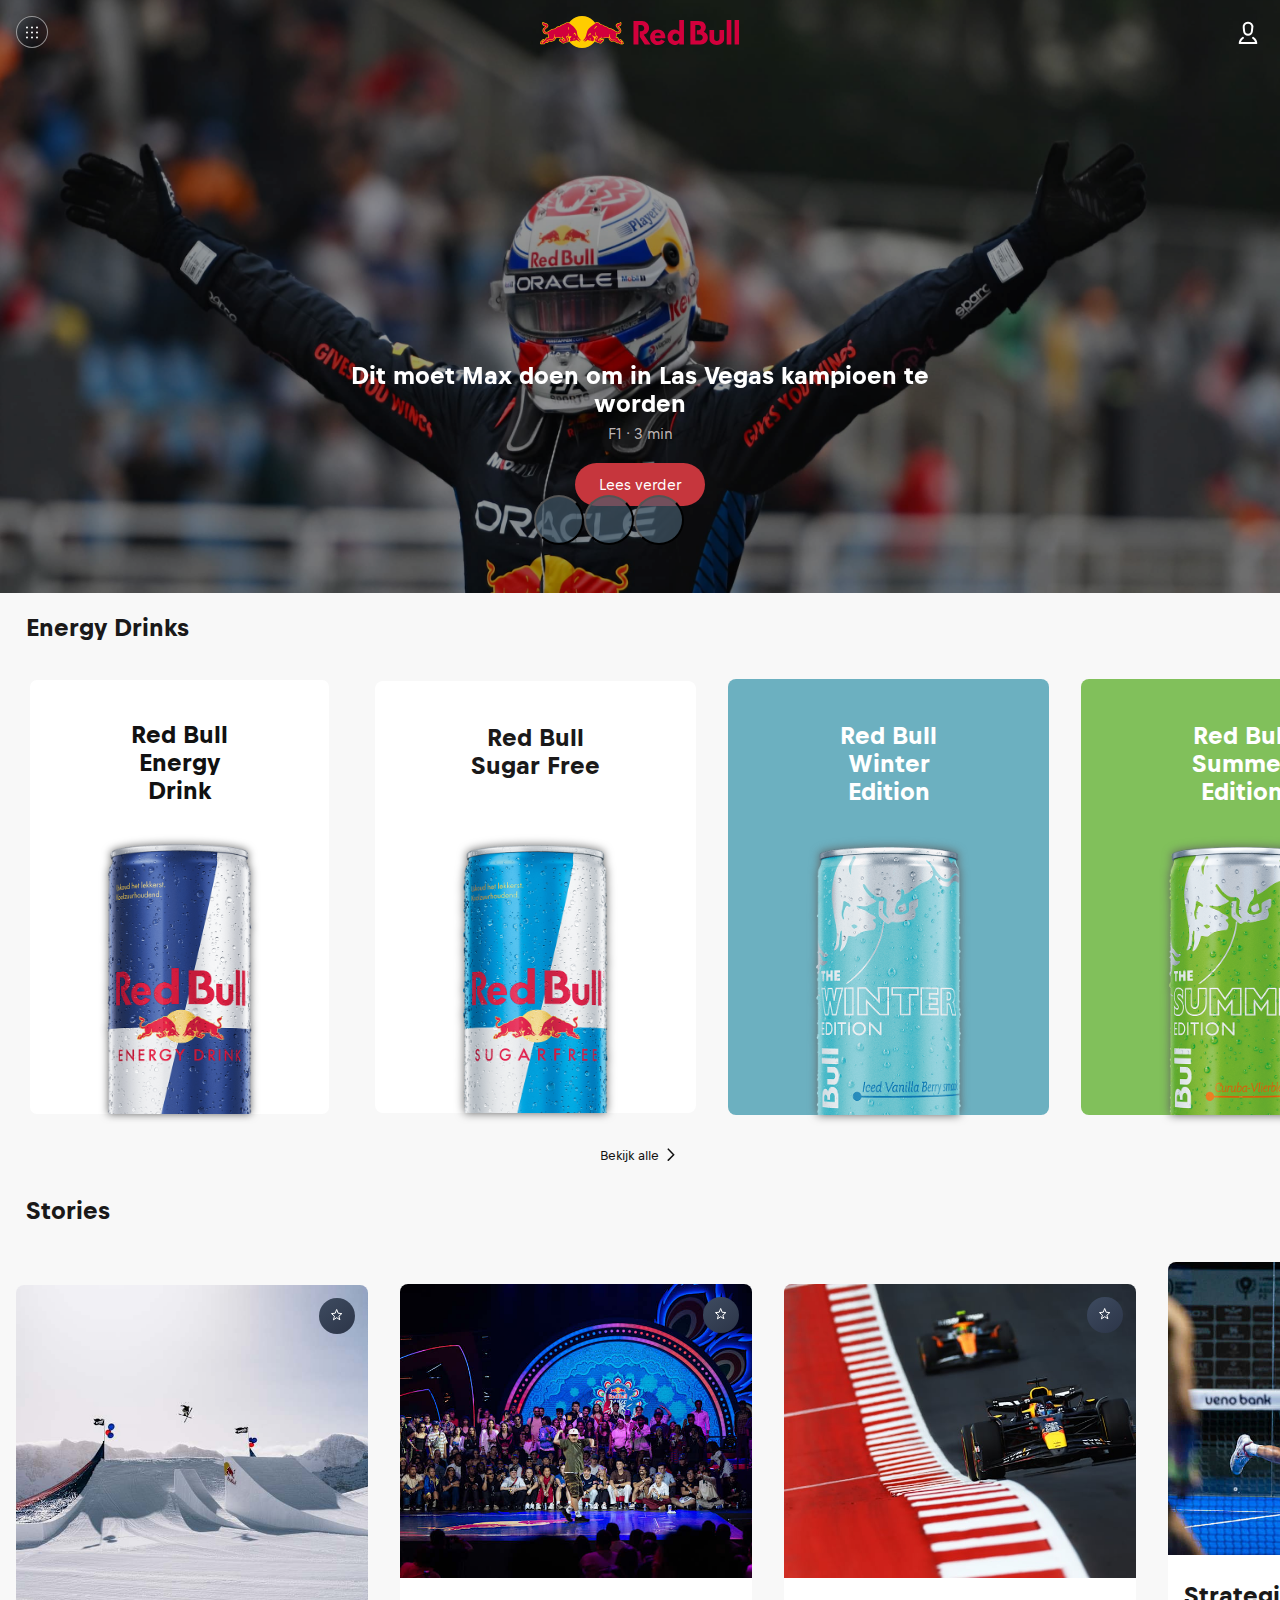
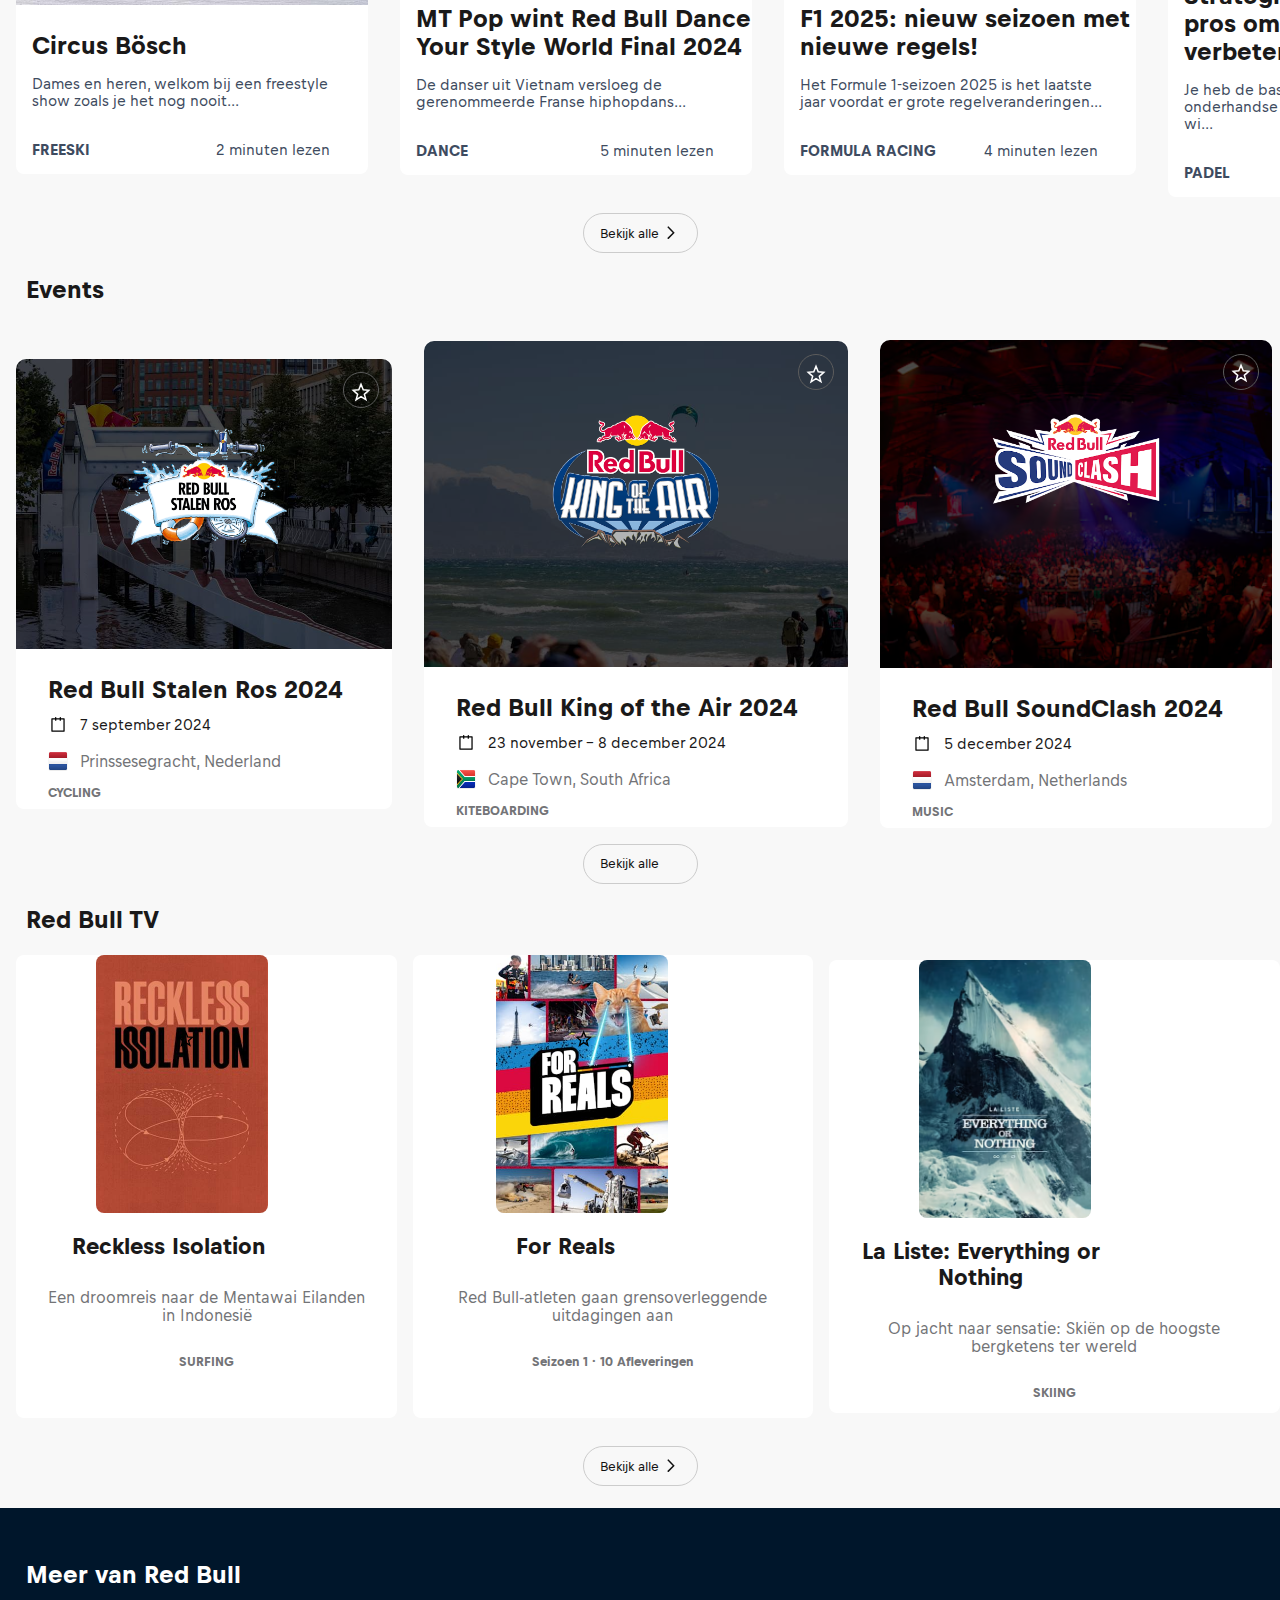
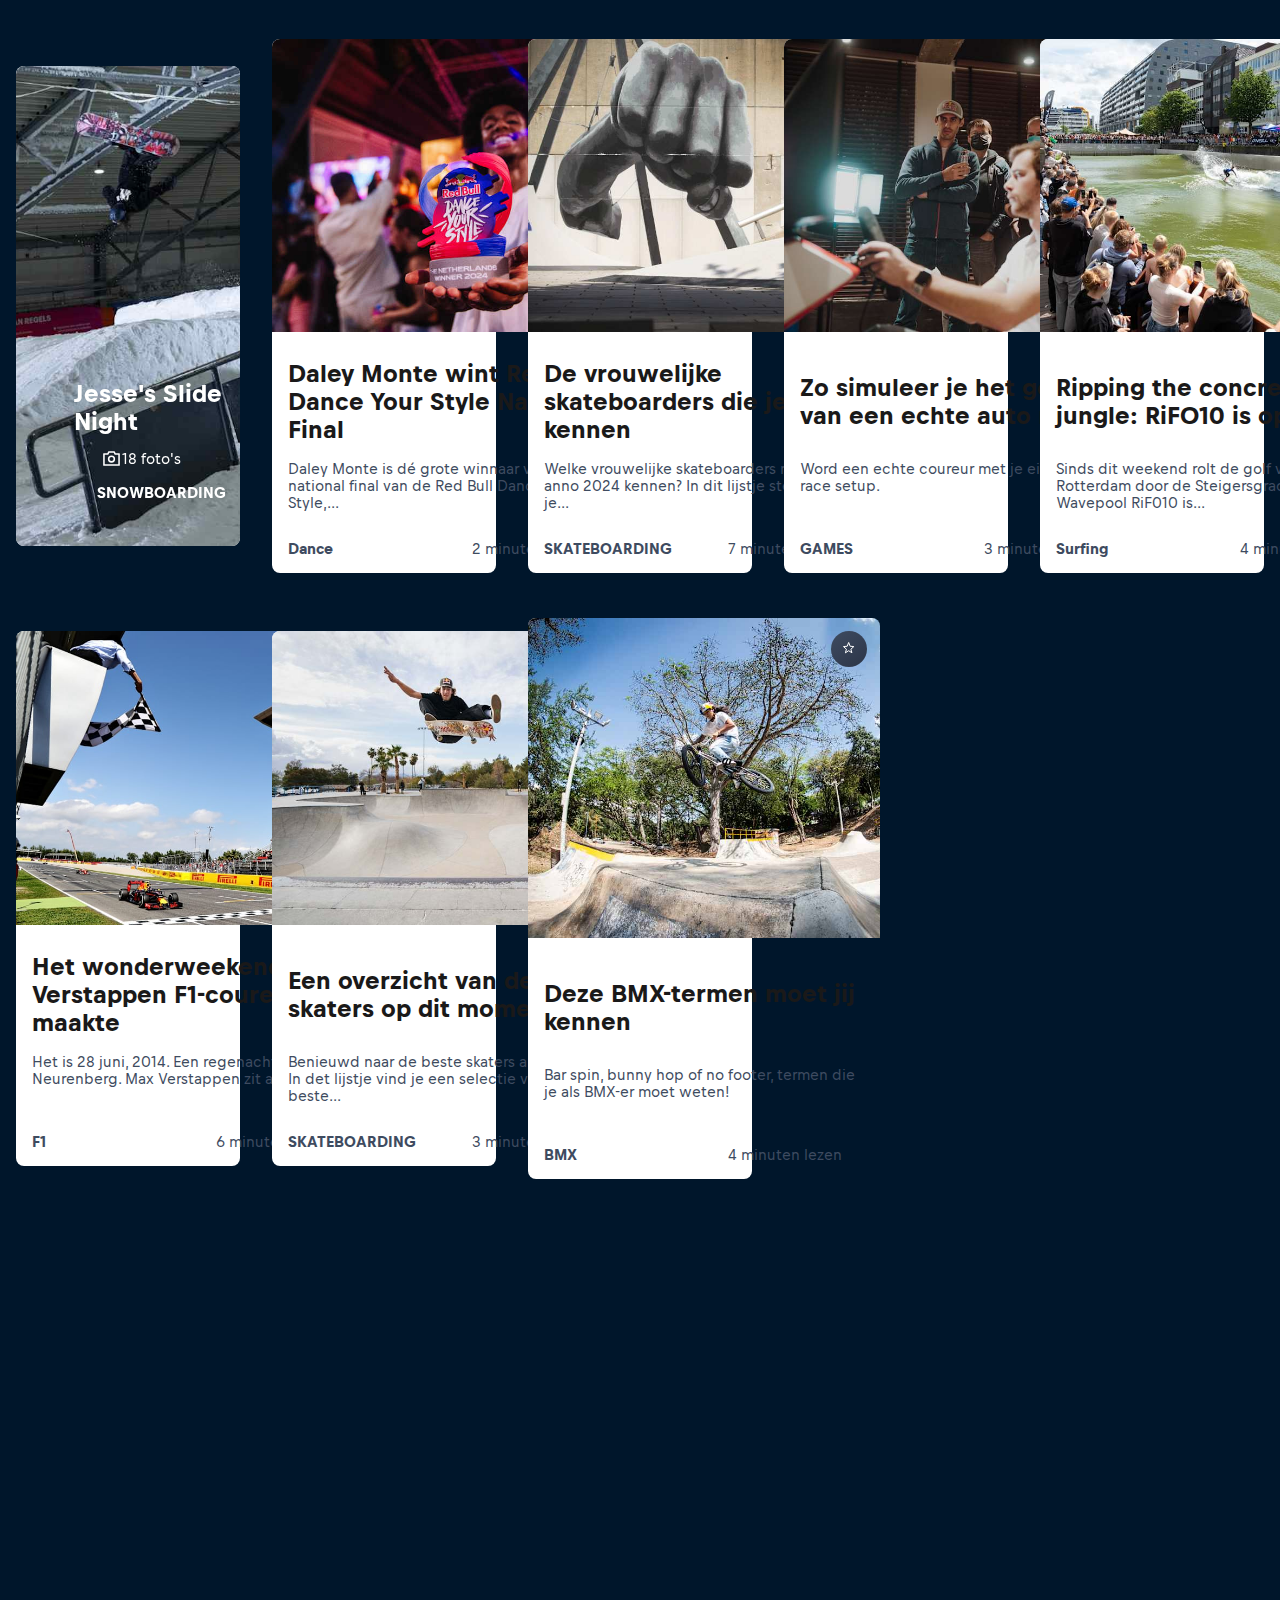
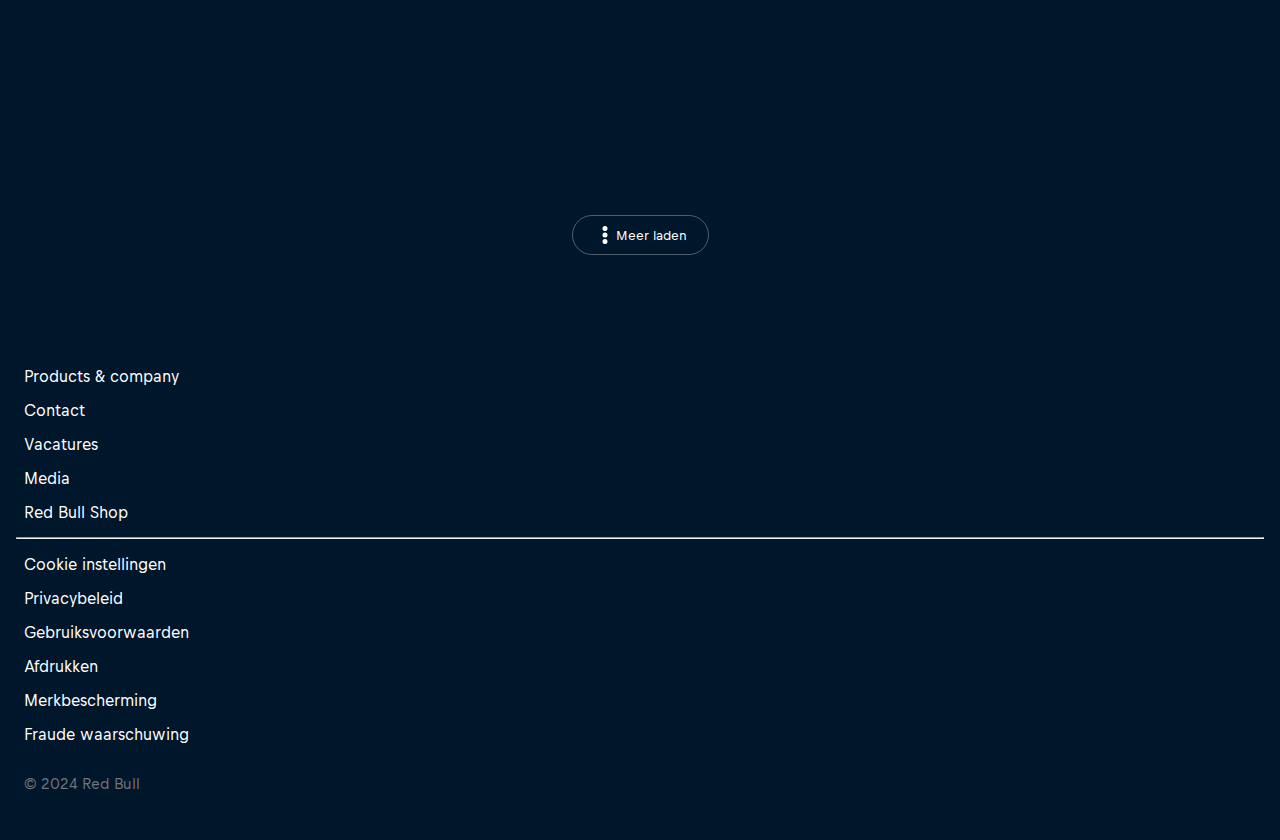
==== commit 23ab6156: "Add files via upload" ====
--- a/index.html
+++ b/index.html
@@ -3,12 +3,12 @@
 	
 <head>
 	<meta charset="UTF-8">
-	<meta name="author" content="jouw naam">
+	<meta name="author" content="Rens Kosters">
 	<meta name="viewport" content="width=device-width, initial-scale=1">
 	
 	<title>Red Bull</title>
 	
-	<link href="styles/style.css" rel="stylesheet">
+	<link href="style.css" rel="stylesheet">
 	<link rel="icon" type="image/svg+xml" href="images/favicon.svg">
 	<script defer src="scripts/script.js"></script>
 </head>
@@ -16,41 +16,170 @@
 <body>
 	<header>
 		<nav>
-			<ul>
-				<li><button><svg xmlns="http://www.w3.org/2000/svg" viewBox="0 0 24 24"><g fill-rule="evenodd"><path fill="none" d="M0 0h24v24H0z"></path><path d="M12 17.333A1.333 1.333 0 1 1 12 20a1.333 1.333 0 0 1 0-2.667Zm6.667 0a1.333 1.333 0 1 1 0 2.667 1.333 1.333 0 0 1 0-2.667Zm-13.334 0a1.333 1.333 0 1 1 0 2.667 1.333 1.333 0 0 1 0-2.667ZM12 10.667a1.333 1.333 0 1 1 0 2.666 1.333 1.333 0 0 1 0-2.666Zm-6.667 0a1.333 1.333 0 1 1 0 2.666 1.333 1.333 0 0 1 0-2.666Zm13.334 0a1.333 1.333 0 1 1 0 2.666 1.333 1.333 0 0 1 0-2.666ZM12 4a1.333 1.333 0 1 1 0 2.667A1.333 1.333 0 0 1 12 4ZM5.333 4a1.333 1.333 0 1 1 0 2.667 1.333 1.333 0 0 1 0-2.667Zm13.334 0a1.333 1.333 0 1 1 0 2.667 1.333 1.333 0 0 1 0-2.667Z"></path></g></svg></button></li>
-				<li><img src="images/redbulllogo.svg" alt="redbull logo"></li>
-				<li><svg xmlns="http://www.w3.org/2000/svg" viewBox="0 0 24 24"><path d="M12.006 14.75a3.612 3.612 0 0 1-3.658-3.4l-.3-2.606a3.943 3.943 0 0 1 .86-3.188 4 4 0 0 1 3.098-1.306A4 4 0 0 1 15.1 5.56a3.95 3.95 0 0 1 .858 3.206l-.292 2.588a3.614 3.614 0 0 1-3.66 3.396Zm0-9a2.53 2.53 0 0 0-1.961.792 2.482 2.482 0 0 0-.505 2.015l.3 2.628a2.172 2.172 0 0 0 4.338 0l.295-2.609a2.507 2.507 0 0 0-.5-2.034 2.539 2.539 0 0 0-1.967-.792Zm6.98 14.73a5.952 5.952 0 0 0-2.83-4.77.5.5 0 0 0-.7.1l-.31.34a.4.4 0 0 0 .1.69A4.855 4.855 0 0 1 17.3 19.5H6.706a4.913 4.913 0 0 1 2.05-2.66.4.4 0 0 0 .11-.69l-.31-.34a.5.5 0 0 0-.7-.1 5.952 5.952 0 0 0-2.83 4.77.5.5 0 0 0 .5.52h12.96a.5.5 0 0 0 .5-.52Z"></path></svg></li>
-			</ul>
+			<section class="navbar">
+				<ul>
+					<li><button><img src="images/9x9.svg" alt="hamburger menu"></button></li>
+					<li><img src="images/redbulllogo.svg" alt="Red Bull logo"></li>
+					<li><img src="images/profile.svg" alt="Profile"></li>
+				</ul>
+			</section>
+			<section class="hamburgeruit">
+				<div class="search-bar">
+					<input type="text" placeholder="Ontdek de Wereld van Red Bull" aria-label="Search">
+					<svg xmlns="http://www.w3.org/2000/svg" width="16" height="16" viewBox="0 0 24 24" fill="none" stroke="white" stroke-width="2" stroke-linecap="round" stroke-linejoin="round">
+						<circle cx="11" cy="11" r="8"></circle>
+						<line x1="21" y1="21" x2="16.65" y2="16.65"></line>
+					</svg>
+				</div>
+				<section class="hamburgerul">
+					<ul>
+						<li><a href="#">Home</a></li>
+						<li>
+							<details class="details" open>
+								<summary>Energy Drinks</summary>
+								<ul>
+									<li><a href="#">All Red Bull Energy Drinks</a></li>
+									<li><a href="redbulldetails.html">Red Bull Energy Drink</a></li>
+									<li><a href="#">Red Bull Sugar Free</a></li>
+									<li><a href="#">Red Bull Zero</a></li>
+									<li><a href="#">Red Bull Editions</a></li>
+								</ul>
+							</details>
+						</li>
+						<li><a href="#">Events</a></li>
+						<li><a href="#">Atleten</a></li>
+						<li>
+							<details class="details">
+								<summary>Red Bull TV</summary>
+								<ul>
+									<li><a href="#">Discover</a></li>
+									<li><a href="#">Live</a></li>
+									<li><a href="#">Films</a></li>
+									<li><a href="#">Shows</a></li>
+									<li><a href="#">Clips</a></li>
+								</ul>
+							</details>
+						</li>
+						<li><a href="#">Banen</a></li>
+						<li><a href="#">Company</a></li>
+					</ul>
+				</section>
+				<hr>
+				<section class="drinks">
+					<div>
+						<h2>Red Bull Energy Drinks</h2>
+					</div>
+					<div>
+						<article>
+							<h3>Red Bull Energy Drink</h3>
+							<img src="images/cutoff_can.png" alt="Classic Red Bull can">
+						</article>
+						<article>
+							<h3>Red Bull Sugar Free</h3>
+							<img src="images/cutoff_sugarfree.png" alt="Lighter blue Red Bull can">
+						</article>
+						<article>
+							<h3>Red Bull Winter Edition</h3>
+							<img src="images/cutoff_winteredi.png" alt="Red Bull Winter Edition can">
+						</article>
+					</div>
+				</section>
+				<section class="Intresses">
+					<div>
+						<h2>Browse op intresses</h2>
+					</div>
+					<div>
+						<article>
+							<h3>F1</h3>
+							<img src="images/rb15-lancering.jpeg" alt="Red Bull race car">
+						</article>
+						<article>
+							<h3>Music</h3>
+							<img src="images/mr-probz.jpeg" alt="Man singing">
+						</article>
+						<article>
+							<h3>Stay Fit</h3>
+							<img src="images/stay-fit-lindsey-vonn.jpeg" alt="Close-up Lindsey Vonn">
+						</article>
+					</div>
+				</section>
+				<section class="Meervanredbull">
+					<h2>Meer van Red Bull</h2>
+					<div>
+						<article>
+							<img src="images/alphatauri-logo.png" alt="AlphaTauri logo">
+							<h3>AlphaTauri</h3>
+							<p>Past bij lichaam en geest</p>
+						</article>
+						<article>
+							<img src="images/red-bull-cartoons-car.png" alt="Cartoon zebra met lipstick">
+							<h3>Cartoons</h3>
+							<p>Cartoons van over de hele wereld</p>
+						</article>
+						<article>
+							<img src="images/red-bull-cartoons-sustainability.png" alt="Red Bull cans in the shape of a recycling logo">
+							<h3>Duurzaamheid</h3>
+							<p>Een blikje heeft meer dan één leven</p>
+						</article>
+					</div>
+				</section>
+				<hr>
+				<section class="Linksnav">
+					<ul>
+						<li><a href="#">Products & company</a></li>
+						<li><a href="#">Contact</a></li>
+						<li><a href="#">Vacatures</a></li>
+						<li><a href="#">Media</a></li>
+						<li><a href="#">Red Bull Shop</a></li>
+					</ul>
+					<hr>
+					<ul>
+						<li><a href="#">Cookie instellingen</a></li>
+						<li><a href="#">Privacybeleid</a></li>
+						<li><a href="#">Gebruiksvoorwaarden</a></li>
+						<li><a href="#">Afdrukken</a></li>
+						<li><a href="#">Merkbescherming</a></li>
+						<li><a href="#">Fraude waarschuwing</a></li>
+						<li><p>© 2024 Red Bull</p></li>
+					</ul>
+				</section>
+			</section>
 		</nav>
-		<section>
+		</section>
+		<section class="slideshow1">
 			<article>
+				<h3>Dit moet Max doen om in Las Vegas kampioen te worden</h3>
 				<img src="images/f1-grand-prix--brazilie.jpeg" alt="Max Verstappen celebrating his win">
-				<h3>Dit moet Max Verstappen doen om in Las Vegas kampioen te worden</h3>
 				<p>F1 · 3 min</p>
 				<a href="#">Lees verder</a>
 			</article>
 			<article>
+				<h3>Dit waren de highlights van Red Bull XP aflevering 1!</h3>
 				<img src="images/red-bull-xp-kleine-john-gaming.jpeg" alt="Kleine John is aan het gamen">
-				<h3>Dit waren de highlights van Red Bull XP aflevering 1!</h3>
 				<p>Games · 3 min</p>
 				<a href="#">Lees verder</a>
 			</article>
 			<article>
+				<h3>Circus Bösch</h3>
 				<img src="images/circus-boesch-kv.jpeg" alt="Someone doing a trick on skiis">
-				<h3>Circus Bösch</h3>
 				<p>Freeski · 2 min</p>
 				<a href="#">lees verder</a>
 			</article>
+			<ul>
+				<li><button><span class="visually-hidden"> slide 1</span></button></li>
+				<li><button><span class="visually-hidden"> slide 2</span></button></li>
+				<li><button><span class="visually-hidden"> slide 3</span></button></li>
+			</ul>
 		</section>
 	</header>
 	<main>
 		<section>
 			<h1>Energy Drinks</h1>
 			<div>
-				<article>
+				<a href="redbulldetails.html"><article>
 					<h3>Red Bull Energy Drink</h3>
 					<img src="images/cutoff_can.png" alt="Redbull can">
-				</article>
+				</article></a>
 				<article>
 					<h3>Red Bull Sugar Free</h3>
 					<img src="images/cutoff_sugarfree.png" alt="Redbull can sugarfree">
@@ -62,9 +191,9 @@
 				<article>
 					<h3>Red Bull Summer Edition</h3>
 					<img src="images/Summer_edi.png" alt="Curuba Vlierbloemsmaak">
-				</article>
-			</div>
-			<a href="#">Bekijk alle <svg width="22" height="22" viewBox="0 0 22 22" fill="none" xmlns="http://www.w3.org/2000/svg" part="base"><path fill-rule="evenodd" clip-rule="evenodd" d="M15.45 10.38 9.62 4.56a.48.48 0 0 0-.7 0l-.36.35a.51.51 0 0 0 0 .71l5.12 5.12-5.12 5.11a.51.51 0 0 0 0 .71l.36.35a.48.48 0 0 0 .7 0l5.83-5.82a.51.51 0 0 0 0-.71Z" fill="currentColor"></path></svg></a>
+				</article></a>
+			</div>
+			<a href="#">Bekijk alle <svg width="22" height="22" viewBox="0 0 22 22" fill="none" xmlns="http://www.w3.org/2000/svg"><path fill-rule="evenodd" clip-rule="evenodd" d="M15.45 10.38 9.62 4.56a.48.48 0 0 0-.7 0l-.36.35a.51.51 0 0 0 0 .71l5.12 5.12-5.12 5.11a.51.51 0 0 0 0 .71l.36.35a.48.48 0 0 0 .7 0l5.83-5.82a.51.51 0 0 0 0-.71Z" fill="currentColor"></path></svg></a>	
 		</section>
 		<section>
 			<h2>Stories</h2>
@@ -102,15 +231,15 @@
 					<button><svg xmlns="http://www.w3.org/2000/svg" class="star-svg" viewBox="0 0 18 18"><path stroke="#fff" stroke-width="1.34" fill="none" d="M9.004 2 7.01 7.077 2 7.535l4.009 3.555L4.595 16l4.402-2.9 4.38 2.778L12 11.091l4-3.556-5-.458z"></path></svg></button>
 				</article>
 			</div>
-			<a href="#">Bekijk alle <svg width="22" height="22" viewBox="0 0 22 22" fill="none" xmlns="http://www.w3.org/2000/svg" part="base"><path fill-rule="evenodd" clip-rule="evenodd" d="M15.45 10.38 9.62 4.56a.48.48 0 0 0-.7 0l-.36.35a.51.51 0 0 0 0 .71l5.12 5.12-5.12 5.11a.51.51 0 0 0 0 .71l.36.35a.48.48 0 0 0 .7 0l5.83-5.82a.51.51 0 0 0 0-.71Z" fill="currentColor"></path></svg></a>
+			<a href="#">Bekijk alle <svg width="22" height="22" viewBox="0 0 22 22" fill="none" xmlns="http://www.w3.org/2000/svg"><path fill-rule="evenodd" clip-rule="evenodd" d="M15.45 10.38 9.62 4.56a.48.48 0 0 0-.7 0l-.36.35a.51.51 0 0 0 0 .71l5.12 5.12-5.12 5.11a.51.51 0 0 0 0 .71l.36.35a.48.48 0 0 0 .7 0l5.83-5.82a.51.51 0 0 0 0-.71Z" fill="currentColor"></path></svg></a>
 		</section>
 		<section>
 			<h2>Events</h2>
 			<div>
 				<article>
+					<h3>Red Bull Stalen Ros 2024</h3>
 					<img src="images/fabio-wibmer-red-bull-stalen-ros.jpeg" alt="">
 					<img src="images/stalen-ros-logo-2024.png" alt="">
-					<h3>Red Bull Stalen Ros 2024</h3>
 					<svg xmlns="http://www.w3.org/2000/svg" viewBox="0 0 20 20"><path d="M16.25 3.333h-3.333V2.5a.417.417 0 0 0-.417-.417h-.417a.417.417 0 0 0-.416.417v.833H8.333V2.5a.417.417 0 0 0-.416-.417H7.5a.417.417 0 0 0-.417.417v.833H3.75a.417.417 0 0 0-.417.417v12.5c0 .23.187.417.417.417h12.5c.23 0 .417-.187.417-.417V3.75a.417.417 0 0 0-.417-.417zm-.833 12.084H4.583V4.583h2.5v.834c0 .23.187.416.417.416h.417c.23 0 .416-.186.416-.416v-.834h3.334v.834c0 .23.186.416.416.416h.417c.23 0 .417-.186.417-.416v-.834h2.5v10.834z"></path></svg>
 					<p>7 september 2024</p>
 					<img src="images/NL@2x.png" alt="dutch flag">
@@ -119,9 +248,9 @@
 					<button><svg xmlns="http://www.w3.org/2000/svg" class="star-svg" viewBox="0 0 18 18"><path stroke="#fff" stroke-width="1.34" fill="none" d="M9.004 2 7.01 7.077 2 7.535l4.009 3.555L4.595 16l4.402-2.9 4.38 2.778L12 11.091l4-3.556-5-.458z"></path></svg></button>
 				</article>
 				<article>
+					<h3>Red Bull King of the Air 2024</h3>
 					<img src="images/participant-red-bull-king-of-the-air-south-africa-2023.jpeg" alt="">
 					<img src="images/red-bull-king-of-the-air-logo.png" alt="">
-					<h3>Red Bull King of the Air 2024</h3>
 					<svg xmlns="http://www.w3.org/2000/svg" viewBox="0 0 20 20"><path d="M16.25 3.333h-3.333V2.5a.417.417 0 0 0-.417-.417h-.417a.417.417 0 0 0-.416.417v.833H8.333V2.5a.417.417 0 0 0-.416-.417H7.5a.417.417 0 0 0-.417.417v.833H3.75a.417.417 0 0 0-.417.417v12.5c0 .23.187.417.417.417h12.5c.23 0 .417-.187.417-.417V3.75a.417.417 0 0 0-.417-.417zm-.833 12.084H4.583V4.583h2.5v.834c0 .23.187.416.417.416h.417c.23 0 .416-.186.416-.416v-.834h3.334v.834c0 .23.186.416.416.416h.417c.23 0 .417-.186.417-.416v-.834h2.5v10.834z"></path></svg>
 					<p>23 november - 8 december 2024</p>
 					<img src="images/ZA@2x.png" alt="South African flag">
@@ -130,51 +259,54 @@
 					<button><svg xmlns="http://www.w3.org/2000/svg" class="star-svg" viewBox="0 0 18 18"><path stroke="#fff" stroke-width="1.34" fill="none" d="M9.004 2 7.01 7.077 2 7.535l4.009 3.555L4.595 16l4.402-2.9 4.38 2.778L12 11.091l4-3.556-5-.458z"></path></svg></button>
 				</article>
 				<article>
-					<img src="images/red-bull-xp-2024-player-arena.jpeg" alt="">
-					<img src="images/red-bull-xceptional-player-logo.png" alt="">
-					<h3>Red Bull Exeptional Player</h3>
+					<h3>Red Bull SoundClash 2024</h3>
+					<img src="images/red-bull-soundclash-amsterdam-2023-zaal-vol-met-energiek-publiek.png" alt="">
+					<img src="images/soundclash-logo.png" alt="">
 					<svg xmlns="http://www.w3.org/2000/svg" viewBox="0 0 20 20"><path d="M16.25 3.333h-3.333V2.5a.417.417 0 0 0-.417-.417h-.417a.417.417 0 0 0-.416.417v.833H8.333V2.5a.417.417 0 0 0-.416-.417H7.5a.417.417 0 0 0-.417.417v.833H3.75a.417.417 0 0 0-.417.417v12.5c0 .23.187.417.417.417h12.5c.23 0 .417-.187.417-.417V3.75a.417.417 0 0 0-.417-.417zm-.833 12.084H4.583V4.583h2.5v.834c0 .23.187.416.417.416h.417c.23 0 .416-.186.416-.416v-.834h3.334v.834c0 .23.186.416.416.416h.417c.23 0 .417-.186.417-.416v-.834h2.5v10.834z"></path></svg>
-					<p>17 november - 8 december</p>
+					<p>5 december 2024</p>
 					<img src="images/NL@2x.png" alt="Dutch flag">
 					<p>Amsterdam, Netherlands</p>
-					<p>GAMES</p>
-					<button><svg xmlns="http://www.w3.org/2000/svg" class="star-svg" viewBox="0 0 18 18"><path stroke="#fff" stroke-width="1.34" fill="none" d="M9.004 2 7.01 7.077 2 7.535l4.009 3.555L4.595 16l4.402-2.9 4.38 2.778L12 11.091l4-3.556-5-.458z"></path></svg></button>
-				</article>
-			</div>
-			<a href="#">Bekijk alle <svg width="22" height="22" viewBox="0 0 22 22" fill="none" xmlns="http://www.w3.org/2000/svg" part="base"><path fill-rule="evenodd" clip-rule="evenodd" d="M15.45 10.38 9.62 4.56a.48.48 0 0 0-.7 0l-.36.35a.51.51 0 0 0 0 .71l5.12 5.12-5.12 5.11a.51.51 0 0 0 0 .71l.36.35a.48.48 0 0 0 .7 0l5.83-5.82a.51.51 0 0 0 0-.71Z" fill="currentColor"></path></svg></a>
+					<p>MUSIC</p>
+					<button><svg xmlns="http://www.w3.org/2000/svg" class="star-svg" viewBox="0 0 18 18"><path stroke="#fff" stroke-width="1.34" fill="none" d="M9.004 2 7.01 7.077 2 7.535l4.009 3.555L4.595 16l4.402-2.9 4.38 2.778L12 11.091l4-3.556-5-.458z"></path></svg></button>
+				</article>
+			</div>
+			<a href="#">Bekijk alle <svg width="22" height="22" viewBox="0 0 22 22" fill="none" xmlns="http://www.w3.org/2000/svg"></svg><path fill-rule="evenodd" clip-rule="evenodd" d="M15.45 10.38 9.62 4.56a.48.48 0 0 0-.7 0l-.36.35a.51.51 0 0 0 0 .71l5.12 5.12-5.12 5.11a.51.51 0 0 0 0 .71l.36.35a.48.48 0 0 0 .7 0l5.83-5.82a.51.51 0 0 0 0-.71Z" fill="currentColor"></path></svg></a>
 		</section>
 		<section>
 			<h2>Red Bull TV</h2>
-			<div>
-				<article>
+			<div class="bulltv">
+				<article>
+					<h3>Reckless Isolation</h3>
 					<img src="images/reckless-isolation-cover-art.jpeg" alt="reckless isolation cover art">
-					<h3>Reckless Isolation</h3>
+					<div class="whiteareabehind"></div>
 					<p>Een droomreis naar de Mentawai Eilanden in Indonesië</p>
 					<p>SURFING</p>
-					<button><svg xmlns="http://www.w3.org/2000/svg" class="star-svg" viewBox="0 0 18 18"><path stroke="#fff" stroke-width="1.34" fill="none" d="M9.004 2 7.01 7.077 2 7.535l4.009 3.555L4.595 16l4.402-2.9 4.38 2.778L12 11.091l4-3.556-5-.458z"></path></svg></button>
-				</article>
-				<article>
+					<button><svg xmlns="http://www.w3.org/2000/svg" class="star-svg" viewBox="0 0 18 18"><path stroke="#000" stroke-width="1.34" fill="none" d="M9.004 2 7.01 7.077 2 7.535l4.009 3.555L4.595 16l4.402-2.9 4.38 2.778L12 11.091l4-3.556-5-.458z"></path></svg></button>
+				</article>
+				<article>
+					<h3>For Reals</h3>
 					<img src="images/for-reals-athletes-sports.jpeg" alt="Art for for Reals">
-					<h3>For Reals</h3>
+					<div class="whiteareabehind"></div>
 					<p>Red Bull-atleten gaan grensoverleggende uitdagingen aan</p>
-					<p>Seizoen 1 10 Afleveringen</p>
-					<button><svg xmlns="http://www.w3.org/2000/svg" class="star-svg" viewBox="0 0 18 18"><path stroke="#fff" stroke-width="1.34" fill="none" d="M9.004 2 7.01 7.077 2 7.535l4.009 3.555L4.595 16l4.402-2.9 4.38 2.778L12 11.091l4-3.556-5-.458z"></path></svg></button>
-				</article>
-				<article>
+					<p>Seizoen 1 · 10 Afleveringen</p>
+					<button><svg xmlns="http://www.w3.org/2000/svg" class="star-svg" viewBox="0 0 18 18"><path stroke="#000" stroke-width="1.34" fill="none" d="M9.004 2 7.01 7.077 2 7.535l4.009 3.555L4.595 16l4.402-2.9 4.38 2.778L12 11.091l4-3.556-5-.458z"></path></svg></button>
+				</article>
+				<article>
+					<h3>La Liste: Everything or Nothing</h3>
 					<img src="images/everythingornothing.png" alt="art for everything or nothing; mountains">
-					<h3>La Liste: Everything or Nothing</h3>
+					<div class="whiteareabehind"></div>
 					<p>Op jacht naar sensatie: Skiën op de hoogste bergketens ter wereld</p>
 					<p>SKIING</p>
 				</article>
 			</div>
-			<a href="#">Bekijk alle<svg width="22" height="22" viewBox="0 0 22 22" fill="none" xmlns="http://www.w3.org/2000/svg" part="base"><path fill-rule="evenodd" clip-rule="evenodd" d="M15.45 10.38 9.62 4.56a.48.48 0 0 0-.7 0l-.36.35a.51.51 0 0 0 0 .71l5.12 5.12-5.12 5.11a.51.51 0 0 0 0 .71l.36.35a.48.48 0 0 0 .7 0l5.83-5.82a.51.51 0 0 0 0-.71Z" fill="currentColor"></path></svg></a>
-		</section>
-		<section>
+			<a href="#">Bekijk alle<svg width="22" height="22" viewBox="0 0 22 22" fill="none" xmlns="http://www.w3.org/2000/svg"><path fill-rule="evenodd" clip-rule="evenodd" d="M15.45 10.38 9.62 4.56a.48.48 0 0 0-.7 0l-.36.35a.51.51 0 0 0 0 .71l5.12 5.12-5.12 5.11a.51.51 0 0 0 0 .71l.36.35a.48.48 0 0 0 .7 0l5.83-5.82a.51.51 0 0 0 0-.71Z" fill="currentColor"></path></svg></a>
+		</section>
+		<section class="MeerRedBull">
 			<h2>Meer van Red Bull</h2>
 			<div>
-				<article>
+				<article class="slidenight">
+					<h3>Jesse's Slide Night</h3>
 					<img src="images/zebb-powel-jesse-slide-night-.jpeg" alt="Foto van een overhead flip op een snowboard">
-					<h3>Jesse's Slide Night</h3>
 					<svg xmlns="http://www.w3.org/2000/svg" viewBox="0 0 24 24"><g fill="none" fill-rule="evenodd"><path d="M0 0h24v24H0z"></path><path d="M14.073 6.5H9.927l-.862 1.724a.5.5 0 0 1-.447.276H5.5v9h13v-9h-3.118a.5.5 0 0 1-.447-.276L14.073 6.5ZM9.309 5h5.382a.5.5 0 0 1 .447.276L16 7h3.5a.5.5 0 0 1 .5.5v11a.5.5 0 0 1-.5.5h-15a.5.5 0 0 1-.5-.5v-11a.5.5 0 0 1 .5-.5H8l.862-1.724A.5.5 0 0 1 9.309 5ZM12 10.5a2 2 0 1 0 0 4 2 2 0 0 0 0-4ZM12 9a3.5 3.5 0 1 1 0 7 3.5 3.5 0 0 1 0-7Z" fill="#FFF"></path></g></svg>
 					<p>18 foto's</p>
 					<p>SNOWBOARDING</p>
@@ -190,7 +322,7 @@
 				<article>
 					<h3>De vrouwelijke skateboarders die je moét kennen</h3>
 					<img src="images/leticia-bufoni.jpeg" alt="Leticia Bufoni doen een kickflip">
-					<p>Welke vrouwelijke skateboarders moet je anno 2024 kennen<svg xmlns="http://www.w3.org/2000/svg" class="star-svg" viewBox="0 0 18 18"><path stroke="#fff" stroke-width="1.34" fill="none" d="M9.004 2 7.01 7.077 2 7.535l4.009 3.555L4.595 16l4.402-2.9 4.38 2.778L12 11.091l4-3.556-5-.458z"></path></svg> In dit lijstje stellen we je...</p>
+					<p>Welke vrouwelijke skateboarders moet je anno 2024 kennen? In dit lijstje stellen we je...</p>
 					<p>SKATEBOARDING</p>
 					<p>7 minuten lezen</p>
 					<button><svg xmlns="http://www.w3.org/2000/svg" class="star-svg" viewBox="0 0 18 18"><path stroke="#fff" stroke-width="1.34" fill="none" d="M9.004 2 7.01 7.077 2 7.535l4.009 3.555L4.595 16l4.402-2.9 4.38 2.778L12 11.091l4-3.556-5-.458z"></path></svg></button>
@@ -236,25 +368,26 @@
 					<button><svg xmlns="http://www.w3.org/2000/svg" class="star-svg" viewBox="0 0 18 18"><path stroke="#fff" stroke-width="1.34" fill="none" d="M9.004 2 7.01 7.077 2 7.535l4.009 3.555L4.595 16l4.402-2.9 4.38 2.778L12 11.091l4-3.556-5-.458z"></path></svg></button>
 				</article>
 			</div>
-			<a href="#">Bekijk alle<svg width="22" height="22" viewBox="0 0 22 22" fill="none" xmlns="http://www.w3.org/2000/svg" part="base"><path fill-rule="evenodd" clip-rule="evenodd" d="M11 2a2.5 2.5 0 1 0 2.5 2.5A2.49 2.49 0 0 0 11 2Zm0 6.5a2.5 2.5 0 1 0 2.5 2.5A2.49 2.49 0 0 0 11 8.5Zm-2.5 9A2.5 2.5 0 0 1 11 15a2.49 2.49 0 0 1 2.5 2.5 2.5 2.5 0 0 1-5 0Z" fill="currentColor"></path></svg> Meer laden</a>
+			<a href="#"><svg width="22" height="22" viewBox="0 0 22 22" fill="none" xmlns="http://www.w3.org/2000/svg"><path fill-rule="evenodd" clip-rule="evenodd" d="M11 2a2.5 2.5 0 1 0 2.5 2.5A2.49 2.49 0 0 0 11 2Zm0 6.5a2.5 2.5 0 1 0 2.5 2.5A2.49 2.49 0 0 0 11 8.5Zm-2.5 9A2.5 2.5 0 0 1 11 15a2.49 2.49 0 0 1 2.5 2.5 2.5 2.5 0 0 1-5 0Z" fill="currentColor"></path></svg> Meer laden</a>
 		</section>
 	</main>
 	<footer>
 		<ul>
-			<li>
-				<a href="#">Products & company</a>
-				<a href="#">Contact</a>
-				<a href="#">Vacatures</a>
-				<a href="#">Media</a>
-				<a href="#">Red Bull Shop</a>
-				<a href="#">Cookie instellingen</a>
-				<a href="#">Privacybeleid</a>
-				<a href="#">Gebruiksvoorwaarden</a>
-				<a href="#">Afdrukken</a>
-				<a href="#">Merkbescherming</a>
-				<a href="#">Fraude waarschuwing</a>
-				<p>© 2024 Red Bull</p>
-			</li>
+			<li><a href="#">Products & company</a></li>
+			<li><a href="#">Contact</a></li>
+			<li><a href="#">Vacatures</a></li>
+			<li><a href="#">Media</a></li>
+			<li><a href="#">Red Bull Shop</a></li>
+		</ul>
+		<hr>
+		<ul>
+			<li><a href="#">Cookie instellingen</a></li>
+			<li><a href="#">Privacybeleid</a></li>
+			<li><a href="#">Gebruiksvoorwaarden</a></li>
+			<li><a href="#">Afdrukken</a></li>
+			<li><a href="#">Merkbescherming</a></li>
+			<li><a href="#">Fraude waarschuwing</a></li>
+			<li><p>© 2024 Red Bull</p></li>
 		</ul>
 	</footer>
 </body>
--- a/style.css
+++ b/style.css
@@ -0,0 +1,1348 @@
+/**************/
+/* CSS REMEDY */
+/**************/
+*, *::after, *::before {
+  box-sizing:border-box;  
+}
+
+
+
+
+
+
+/*********************/
+/* CUSTOM PROPERTIES */
+/*********************/
+:root {
+	/* startje */
+	--color-text:#111;
+	--color-background:#eee;
+	--button-color: #c6363d;
+	--redbull-blue: #00162B;
+	--smalltext: #737477;
+	--article-bg: white;
+
+}
+
+
+@font-face {
+	font-family: "Bull";
+	src: url("./fonts/BullText-Regular.woff2"), format("woff2");
+	font-weight: normal;
+}
+@font-face {
+	font-family: "Bull";
+	src: url("./fonts/BullText-Bold.woff2"), format("woff2");
+	font-weight: bold;
+}
+@font-face {
+	font-family: "Bull";
+	src: url("./fonts/BullText-Heavy.woff2"), format("woff2");
+	font-weight: 900;
+}
+
+img {
+	width: 100%;
+}
+
+/****************/
+/* JOUW STYLING */
+/****************/
+
+/* jouw code */
+/* algemeen */
+
+body{
+	font-family: "Bull" ,Arial, Helvetica, sans-serif;
+	background: #F8F8F8;
+	margin: 0;
+	padding: 0;
+	color: #1A1919;
+}
+
+h1{
+	font-size: 26px;
+	margin-left: 1em;
+}
+h2{
+	font-size: 26px;
+	margin-left: 1em;
+}
+h3{
+	font-size: 26px;
+	margin-left: 0em;
+}
+
+main a{
+	display: flex;
+    width: fit-content;
+    align-items: center;
+    justify-content: center;
+	margin: auto;
+    padding: 8px 16px;
+    font-size: 14px;
+    font-weight: 400;
+    color: var(--color-text);
+    text-decoration: none;
+    background-color: #F8F8F8; 
+    border: 1px solid #cccccc;
+    border-radius: 20px;
+    cursor: pointer; 
+    box-shadow: none;
+    transition: background-color 0.2s ease, color 0.2s ease;
+}
+
+main a:hover {
+	background-color: #f2f2f2;
+}
+
+main section div{
+	display: flex;
+    overflow: auto;
+    scroll-behavior: smooth;
+    scroll-snap-type: x mandatory;
+	align-items: center;
+}
+
+main section article {
+	scroll-snap-align: center;
+}
+
+main section div{
+	display: flex;
+    overflow: auto;
+    scroll-behavior: smooth;
+    scroll-snap-type: x mandatory;
+}
+
+main section article {
+	scroll-snap-align: center;
+}
+hr{
+	color: rgba(61, 61, 61, 0.193);
+}
+.visually-hidden {
+	border: 0;
+	clip: rect(0 0 0 0);
+	height: auto;
+	margin: var(--margin-0);
+	overflow: hidden;
+	padding: 0;
+	position: absolute;
+	width: 1px;
+	white-space: nowrap;
+}
+/* page 1 */
+/* Nav bar */
+.navbar{
+	position: sticky;
+	top: 0;
+	width: 100%;
+	background: rgba(255, 255, 255, 0.0000001);
+	z-index: 1;
+}
+.navbar ul{
+	display: flex;
+	text-decoration: none;
+	list-style: none;
+	margin: 0;
+	justify-content: space-between;
+	padding: 0;
+	padding-left: 1em;
+	padding-right: 1em;
+}
+.navbar ul li{
+	padding-top: 1em;
+}
+
+.navbar ul li:nth-of-type(1) img{
+	height: 158px;
+	height: 32px;
+	padding: 0;
+	filter: brightness(0) invert(1);
+	padding-bottom: 0.2em;
+}
+.navbar ul li:nth-of-type(2) img{
+	height: 32px;
+}
+.navbar ul li:nth-of-type(3) img{
+	height: 32px;
+	width: max-content;
+}
+.navbar button{
+	border-radius: 300em;
+	width: 32px;
+	height: 32px;
+	background-color: #000F1E33;
+	border: solid rgba(201, 201, 201, 0.683) 0.5px;
+}
+
+/* Slideshow header */
+.slideshow1{
+	display: flex;
+	overflow-x: scroll;
+	scroll-behavior: smooth;
+	scroll-snap-type: x mandatory;
+	margin-top: -3.4em;
+}
+.slideshow1 article{
+	flex: 0 0 100%;
+	position: relative;
+	scroll-snap-align: start;
+}
+.slideshow1 article img{
+	width: 100%;
+	height: 66vh;
+	object-fit: cover;
+	object-position: center;
+	filter: blur(0.5px) brightness(60%);
+}
+.slideshow1 h3, .slideshow1 article a{
+	position: absolute;
+	color: white;
+	margin: 0;
+}
+.slideshow1 article p{
+	position: absolute;
+	color: #beb6b6;
+}
+.slideshow1 article h3{
+	bottom: 30%;
+	left: 50%;
+	transform: translateX(-50%);
+	text-align: center;
+	justify-content: center;
+	font-weight: bold;
+	z-index: 10;
+}
+.slideshow1 article p{
+	bottom: 23%;
+	left: 50%;
+	transform: translateX(-50%);
+	font-size: 1rem;
+}
+.slideshow1 a{
+	bottom: 15%;
+	left: 50%;
+	transform: translateX(-50%);
+	background-color: var(--button-color);
+	color: white;
+	text-decoration: none;
+	padding: 0.8rem 1.5rem;
+	border-radius: 25px;
+	font-size: 1rem;
+	text-align: center;
+	display: inline-block;
+}
+
+.slideshow1 ul{
+	display: flex;
+	position: absolute;
+	top: 56%;
+    left: 46%;
+	transform: translate(-50%, -50%);
+	list-style: none;
+}
+.slideshow1 button{
+	background-color: #465c6ea8;
+	height: 50px;
+	width: 50px;
+	border-radius: 500em;
+}
+
+
+/* Redbull soorten */
+main section:nth-of-type(1) section div{
+	display: flex;
+	overflow-x: scroll;
+	scroll-behavior: smooth;
+	scroll-snap-type: x mandatory;
+}
+main section:nth-of-type(1) article img{
+	width: 145px;
+	height: 284px;
+	padding-top: 1em;
+	padding-bottom: 0;
+	margin-bottom: 0;
+	filter: drop-shadow(0 0 0.3em rgb(96, 96, 96));
+}
+
+main section:nth-of-type(1) a:nth-of-type(1){
+	border: none;
+}
+
+main section:nth-of-type(1) a article{
+	background-color: var(--article-bg);
+	padding-left: 5.5em;
+	padding-right: 5.5em;
+	padding-top:1em;
+	margin: 1em;
+	border-radius: 0.5em;
+	box-shadow:  (0px 8px 12px 0px rgba(0, 15, 30, 0.0392156863), 0px 2px 4px 0px rgba(0, 15, 30, 0.0196078431));
+	text-align: center;
+}
+main section:nth-of-type(1) article{
+	display: flex;
+    flex-direction: column;
+    justify-content: space-between;
+	background-color:var(--article-bg);
+	min-height: 27em;
+	padding-left: 5.5em;
+	padding-right: 5.5em;
+	padding-top:1em;
+	margin: 1em;
+	border-radius: 0.5em;
+	box-shadow:  (0px 8px 12px 0px rgba(0, 15, 30, 0.0392156863), 0px 2px 4px 0px rgba(0, 15, 30, 0.0196078431));
+	text-align: center;
+}
+
+main section:nth-of-type(1) article:nth-of-type(2){
+	background-color: #6CB0C0;
+	color: white;
+}
+
+main section:nth-of-type(1) article:nth-of-type(3){
+	background-color: #81C05B;
+	color: white;
+}
+/* Stories */
+main section:nth-of-type(2) article{
+	display:grid;
+	grid-template-rows: auto auto auto auto;
+	grid-template-columns: 1em 1fr max-content 1fr;
+	align-items: start;
+	margin: 1em;
+	background-color: var(--article-bg);
+	box-shadow:  (0px 8px 12px 0px rgba(0, 15, 30, 0.0392156863), 0px 2px 4px 0px rgba(0, 15, 30, 0.0196078431));
+	border-radius: 0.5em;
+
+}
+main section:nth-of-type(2) article h3{
+	align-self: center;
+    margin: 0;
+    grid-column-start: 2;
+	grid-column-end: -1;
+	padding-top: 1em;
+
+}
+main section:nth-of-type(2) article p{
+	margin: 1em;
+    grid-column-start: 1;
+    grid-column-end: -1;
+	color: #3e4b60;
+}
+
+main section:nth-of-type(2) article p:nth-of-type(2){
+	grid-column-start: 1;
+	grid-row-start: 4;
+	font-weight: bold;
+}
+
+main section:nth-of-type(2) article p:nth-of-type(3){
+	grid-column-start: 3;
+	grid-row-start: 4;
+	font-weight: lighter;
+}
+
+
+main section:nth-of-type(2) article img{
+	height: 100%;
+	border-top-left-radius: 0.5em;
+	border-top-right-radius: 0.5em;
+    grid-column-start: 1;
+    grid-column-end: -1;
+    grid-row-start: 1;
+    min-width: 22em;
+    width: 100%;
+    object-fit: cover;
+}
+main section:nth-of-type(2) article button{
+	width: 36px;
+	height: 36px;
+	border-radius: 50%;
+	background: linear-gradient(145deg, #3e4b60, #2c3548);
+	border: none;
+	grid-column-start: 4;
+    grid-row-start: 1;
+    justify-self: end;
+    align-self: start;
+	margin-right: 1em;
+	margin-top: 1em;
+}
+main section:nth-of-type(2) article button svg{
+	height: 1em;
+	width: 1em;
+}
+/* events */
+main section:nth-of-type(3) article{
+	position: relative;
+	display: grid;
+	grid-template-rows: max-content 3em 3em 2em 2em;
+	grid-template-columns: 2em 2em max-content max-content max-content 1fr;
+	align-items: start;
+	margin: 1em;
+	background-color: var(--article-bg);
+	box-shadow: (0px 8px 12px 0px rgba(0, 15, 30, 0.0392156863), 0px 2px 4px 0px rgba(0, 15, 30, 0.0196078431));
+	border-radius: 0.5em;
+	padding: 0;
+} 
+main section:nth-of-type(3) article h3{
+	grid-column-start: 2;
+	grid-column-end: 4;
+}
+main section:nth-of-type(3) article img:nth-of-type(1){
+	grid-column: 1 / -1;
+  	grid-row: 1 / 2;
+  	border-radius: 10px 10px 0 0;
+  	object-fit: cover;
+  	width: 100%;
+ 	height: auto;
+	filter: brightness(30%);
+}
+main section:nth-of-type(3) article img:nth-of-type(2){
+	position: absolute;
+  	top: 15%;
+  	left: 50%;
+  	transform: translateX(-50%);
+  	width: 169px; /* Adjust size */
+  	height: auto;
+  	z-index: 1;
+}
+main section:nth-of-type(3) article button{
+	width: 36px;
+	height: 36px;
+	border-radius: 500em;
+	border: 1px solid rgb(93, 93, 93);
+	grid-column-start: 5;
+    grid-row-start: 1;
+    justify-self: end;
+    align-self: start;
+	margin-right: 1em;
+	margin-top: 1em;
+	z-index: 20;
+	background: transparent;
+}
+
+main section:nth-of-type(3) article svg:nth-of-type(1){
+	grid-column-start: 2;
+	grid-column-end: 3;
+	grid-row-start: 3;
+	height: 20px;
+	width: 20px;	
+	align-items: center;
+	align-self: center;
+	margin-top: 0.5em;
+}
+
+main section:nth-of-type(3) article p:nth-of-type(1){
+	grid-row-start: 3;
+	grid-column-start: 3;
+	align-items: center;
+	align-self: center;
+	margin-top: 1.5em;
+}
+
+main section:nth-of-type(3) article p:nth-of-type(2){
+	grid-row-start: 4;
+	grid-column-start: 3;
+	align-items: center;
+	align-self: center;
+	color: var(--smalltext);
+	font-size: 17px;
+}
+
+main section:nth-of-type(3) article p:nth-of-type(3){
+	margin-top: 3em;
+	grid-column-start: 2;
+	align-items: center;
+	align-self: center;
+	color: var(--smalltext);
+	font-weight: bold;
+	font-size: smaller;
+	padding-bottom: 2em;
+}
+
+main section:nth-of-type(3) article img:nth-of-type(3){
+	grid-column-start: 2;
+	height: 20px;
+	width: 20px;
+	align-items: center;
+	align-self: center;
+}
+
+/* Red Bull TV */
+main section:nth-of-type(4) article {
+    position: relative;
+    padding: 0 2em 0 2em;
+    text-align: center;
+    margin-left: 1em;
+    justify-content: center;
+    background-color: var(--article-bg);
+    border-radius: 0.5em;
+    display: flex;
+    flex-direction: column; /* Enable stacking of children */
+}
+
+.bulltv article img {
+    height: auto;
+    width: 172px;
+    height: 258px;
+    border-radius: 0.5em;
+    order: -1; 
+	position: relative;
+	left: 15%;
+}
+
+main section:nth-of-type(4) article button {
+    position: relative;
+    top: -27em;
+    right: -9em;
+    width: 36px;
+    height: 36px;
+    border-radius: 25px;
+    background: transparent;
+    border: none;
+}
+
+main section:nth-of-type(4) article button svg {
+    height: 1.3em;
+    width: 1.3em;
+    fill: none;
+}
+
+main section:nth-of-type(4) h3 {
+    margin: 20px 0 12px;
+    font-size: 24px;
+    width: 10em;
+}
+
+main section:nth-of-type(4) p {
+    color: var(--smalltext);
+    font-size: 17px;
+}
+
+main section:nth-of-type(4) p:nth-of-type(2) {
+    color: var(--smalltext);
+    font-weight: bold;
+    font-size: smaller;
+}
+
+main section:nth-of-type(4) a {
+    margin-top: 2em;
+}
+
+
+
+/* meer van red bull */
+
+.MeerRedBull{
+	background-color: var(--redbull-blue);
+	padding-bottom: 3em;
+}
+
+.MeerRedBull div{
+	display: grid;
+	grid-template-columns: repeat( auto-fit, minmax(250px, 1fr) );
+  	grid-template-rows: 1fr 1fr 1fr;
+}
+.MeerRedBull h2{
+	color: white;
+	padding-top: 2em;
+}
+.MeerRedBull article{
+	display:grid;
+	grid-template-rows: max-content 7em 5em;
+	grid-template-columns: 1em 1fr max-content 1fr;
+	align-items: start;
+	margin: 1em;
+	background-color: var(--article-bg);
+	box-shadow:  (0px 8px 12px 0px rgba(0, 15, 30, 0.0392156863), 0px 2px 4px 0px rgba(0, 15, 30, 0.0196078431));
+	border-radius: 0.5em;
+
+}
+.MeerRedBull article h3{
+	align-self: center;
+    margin: 0;
+    grid-column-start: 2;
+	grid-column-end: -1;
+	padding-top: 1em;
+
+}
+.MeerRedBull article p{
+	margin: 1em;
+    grid-column-start: 1;
+    grid-column-end: -1;
+	color: #3e4b60;
+}
+
+.MeerRedBull article p:nth-of-type(2){
+	grid-column-start: 1;
+	grid-row-start: 4;
+	font-weight: bold;
+}
+
+.MeerRedBull article p:nth-of-type(3){
+	grid-column-start: 3;
+	grid-row-start: 4;
+	font-weight: lighter;
+}
+
+
+.MeerRedBull article img{
+	height: 100%;
+	border-top-left-radius: 0.5em;
+	border-top-right-radius: 0.5em;
+    grid-column-start: 1;
+    grid-column-end: -1;
+    grid-row-start: 1;
+    min-width: 22em;
+    width: 100%;
+    object-fit: cover;
+}
+.MeerRedBull article button{
+	width: 36px;
+	height: 36px;
+	border-radius: 25px;
+	background: linear-gradient(145deg, #3e4b60, #2c3548);
+	border: none;
+	grid-column-start: 4;
+    grid-row-start: 1;
+    justify-self: end;
+    align-self: start;
+	margin-right: 1em;
+	margin-top: 1em;
+}
+
+.MeerRedBull article button svg{
+	height: 1em;
+	width: 1em;
+}
+.slidenight{
+	position: relative;
+	overflow: hidden;
+	min-height: 30em;
+}
+.slidenight img{
+	position: absolute;
+	height: 30em;
+}
+
+.slidenight h3{
+	position: absolute;
+	z-index: 300;
+	color: white;
+	left: 20%;
+    bottom: 23%;
+}
+
+.slidenight svg{
+	position: absolute;
+	z-index: 300;
+	width: 25px;
+	left: 37%;
+    bottom: 15.5%;
+}
+
+.slidenight p:nth-of-type(1){
+	position: absolute;
+	z-index: 300;
+	color: white;
+	left: 40%;
+    bottom: 13%;
+}
+.slidenight p:nth-of-type(2){
+	position: absolute;
+	z-index: 300;
+	color: white;
+	bottom: 10%;
+    left: 29%;
+}
+
+.MeerRedBull a{
+	background-color: transparent;
+	color: white;
+	border-color: rgba(255, 255, 255, 0.304);
+	padding-left: 1.5em;
+	padding-right: 1.5em;
+	margin-top: 2em;
+}
+
+/* Footer */
+footer{
+	background-color: var(--redbull-blue);
+	padding: 1em;
+	padding-top: 3em;
+}
+
+footer ul li a{
+	text-decoration: none;
+	color: white;
+	font-size: 17px;
+	margin: 0 0 32px;
+}
+footer ul li{
+	margin: 0 0 1em;
+	margin-left: -2em;
+}
+hr{
+	color: rgba(229, 255, 0, 0.893);
+}
+footer ul{
+	list-style: none;
+}
+footer ul li p{
+	color: #717377;
+	padding-top: 1rem;
+	padding-bottom: 1rem;
+}
+
+/* Page 2 */
+
+/* Nav */
+.page2{
+	background-color: var(--article-bg);
+}
+/* Groot blikje */
+.Blikdisplay{
+	background-color: var(--article-bg);
+	padding-top: 2em;
+	padding-bottom: 6em;
+	margin-top: -3.4em;
+}
+.Blikdisplay h1{
+	font-size: 56px;
+	text-align: center;
+	margin-left: 0;
+}
+
+.Blikdisplay img{
+	width: 132px;
+	height: 341px;
+	display: block;
+  	margin-left: auto;
+  	margin-right: auto;
+}
+/* Video */
+.Redbullvideo video{
+	width: 100%;
+}
+.Redbullvideo button{
+	font-size: larger;
+	background-color: var(--button-color);
+    color: #fff;
+    position: absolute;
+    width: 4em;
+    display: grid;
+    place-items: center;
+    left: 41%;
+    bottom: 7%;
+    top: 85%;
+    border-radius: 500em;
+	border: none;
+}
+
+/* Meer zien van de wereld */
+.meerzien{
+	background-color: var(--article-bg);
+	border-radius: 0.5em;
+	width: 95%;
+	text-align: center;
+	justify-content: center;
+	align-items: center;
+	padding: 2em;
+	margin-top: 3em;
+	margin-left: auto;
+	margin-right: auto;
+	filter: drop-shadow(0 0 10px rgb(203, 203, 203));
+	margin-bottom: 10em;
+}
+
+.meerzien h2{
+	text-align: center;
+	justify-content: center;
+	align-items: center;
+	margin-left: 0;
+}
+.meerzien p{
+	color: var(--smalltext);
+	margin-top: 2em;
+	margin-bottom: 2em;
+	font-size: 18px;
+}
+.meerzien a{
+	background-color: var(--button-color);
+	color: white;
+	text-decoration: none;
+	padding: 0.8rem 1.5rem;
+	border-radius: 25px;
+	font-size: 1rem;
+	text-align: center;
+	margin-bottom: 2em;
+}
+.meerzien img{
+	border-radius: 10px;
+	width: 105%;
+}
+/* producten */
+.productencarrousel h2{
+	font-size: 16px;
+	text-align: center;
+	font-weight: bolder;
+	text-decoration-line: underline;
+	text-underline-offset: 8px;
+	text-decoration-thickness: 4px;
+	text-align: center;
+}
+.productencarrousel p:nth-of-type(1){
+	font-size: 40px;
+	text-align: center;
+	color: var(--color-text);
+	padding-left: 2em;
+	padding-right: 2em;
+	font-weight: bolder;
+	text-align: center;
+}
+.productencarrousel p:last-of-type{
+	font-size: 16px;
+	padding-left: 6em;
+	padding-right: 6em;
+	text-align: center;
+	margin-bottom: 4em;
+	text-align: center;
+}
+.productencarrousel div article{
+	display: flex;
+	flex-direction: column;
+	height: 100%;
+	padding: 5em;
+	width: 158px;
+	align-items: center;
+	margin-bottom: 4em;
+	text-align: center;
+}
+.productencarrousel div article:nth-of-type(2){
+	background-color: #009EDF;
+	color: white;
+}
+.productencarrousel div article:nth-of-type(3){
+	background-color: #607f98;
+	color: white;
+}
+.productencarrousel div article:nth-of-type(4){
+	background-color: #FECB05;
+	color: white;
+
+}
+.productencarrousel div article:nth-of-type(5){
+	background-color: #282874;
+	color: white;
+
+}
+.productencarrousel div article:nth-of-type(6){
+	background-color: #B9042A;
+	color: white;
+
+}
+.productencarrousel div article:nth-of-type(7){
+	background-color: #F39014;
+	color: white;
+
+}
+.productencarrousel div article:nth-of-type(8){
+	background-color: #78B941;
+	color: white;
+}
+.productencarrousel div article:nth-of-type(9){
+	background-color: #53B2C2;
+	color: white;
+}
+.productencarrousel div article img{ 
+  	width: 83px; 
+  	height: 215px; 
+	padding-top: 2em;
+  	object-fit: contain;
+	align-items: center;
+}
+.productencarrousel div article h4{
+	font-size: 16px;
+	font-weight: bold;
+	width: 100%;
+	height: 3em;
+	text-align: center;
+}
+.productencarrousel{
+	position: relative;
+  	overflow: hidden; 
+	outline:none;
+}
+.productencarrousel > div{
+	margin: 0; padding: 0;
+  	list-style: none;
+	display: flex;
+	-webkit-overflow-scrolling: touch;
+	-ms-overflow-style: none;
+	scrollbar-width: none;
+}
+.productencarrousel > ul::-webkit-scrollbar {
+	display: none;
+}
+
+.productencarrousel a{
+	background-color: var(--button-color);
+	color: #fff;
+	position: absolute;
+	width: 3em;
+	aspect-ratio: 1/1;
+	top: calc(65% - 1.5em);
+	display:grid;
+ 	place-items:center;
+  	transition: 0.5s;
+}
+.productencarrousel a:nth-of-type(2){
+	right: 0%;
+}
+.productencarrousel > a::before,
+.productencarrousel > a::after {
+  content: "";
+  position: absolute;
+  width: 1em; height: 4px;
+  background-color: currentColor;
+}
+.productencarrousel > a[href=previous]::before {
+	transform-origin: 2px center;
+	transform: translateY(0) rotate(45deg);
+}
+.productencarrousel > a[href=previous]::after {
+	transform-origin: 2px center;
+	transform: translateY(0) rotate(-45deg);
+}
+
+.productencarrousel > a[href=next]::before {
+	transform-origin: calc(100% - 2px) center;
+	transform: translateY(0) rotate(45deg);
+}
+.productencarrousel > a[href=next]::after {
+	transform-origin: calc(100% - 2px) center;
+	transform: translateY(0) rotate(-45deg);
+}
+/* Summer and winter */
+.wintersummer article{
+	position: relative; 
+  	background: #53B2C2;
+  	border-radius: 5px; 
+  	text-align: center; 
+	padding: 2em; 
+	filter: drop-shadow(0 0 10px rgb(203, 203, 203));
+  	max-width: 400px;
+  	margin-left: 2em;
+	margin-right: 2em;
+	margin-bottom: 9em;
+	overflow: hidden;
+}
+.wintersummer article h2{
+	font-size: 16px;
+  	color: #ffffff;
+  	text-transform: uppercase;
+  	margin-bottom: 0.5rem;
+}
+.wintersummer article h3{
+	font-size: 24px;
+  	color: #ffffff; 
+  	font-weight: bold;
+  	margin-bottom: 1em;
+}
+.wintersummer article p{
+	font-size: 16px;
+  	color: #ffffff; 
+  	margin-bottom: 1.5em;
+	line-height: 2em;
+}
+
+.wintersummer article img:first-of-type {
+	position: absolute;
+	top: 23em;
+	left: -8em;
+	width: 600px;
+	z-index: -1; 
+
+}
+.wintersummer article img:last-of-type {
+	position: relative;
+	top: 2.2em;
+	width: 135px;
+	margin: 0;
+	margin-top: 4em;
+	z-index: 3;
+}
+.wintersummer article a{
+	background-color: transparent;
+  	color: #ffffff; 
+  	border: 0.1px solid #ffffffaf; 
+  	padding-left: 5em;
+	padding-right: 5em;
+	padding-top: 1em;
+	padding-bottom: 1em;
+  	border-radius: 25px; 
+  	margin-bottom: 0em;
+	margin-top: 2em;
+}
+.wintersummer article:nth-of-type(2){
+	background-color: #78B941;
+}
+
+/* Duurzaamheid */
+.DUURZAAMHEID{
+	background-color: var(--article-bg);
+	border-radius: 0.5em;
+	width: 95%;
+	text-align: center;
+	justify-content: center;
+	align-items: center;
+	padding: 2em;
+	margin-top: 3em;
+	margin-left: auto;
+	margin-right: auto;
+	filter: drop-shadow(0 0 10px rgb(203, 203, 203));
+	margin-bottom: 10em;
+}
+
+.DUURZAAMHEID h2{
+	text-align: center;
+	justify-content: center;
+	align-items: center;
+	margin-left: 0;
+	font-size: 16px;
+	text-decoration: underline ;
+	text-underline-offset: 8px;
+	text-decoration-thickness: 4px;
+	text-decoration-color: red ;
+}
+.DUURZAAMHEID h3{
+	font-size: 28px;
+	padding-left: 2em;
+	padding-right: 2em;
+	padding-top: 1em;
+}
+.DUURZAAMHEID p{
+	color: var(--smalltext);
+	margin-top: 2em;
+	margin-bottom: 2em;
+	font-size: 16px;
+	line-height: 2em;
+}
+.DUURZAAMHEID a:first-of-type{
+	font-size: 18px;
+	background-color: transparent;
+  	color: var(--color-text);
+  	border: 1px solid #2e2e2e75; 
+  	padding-left: 2em;
+	padding-right: 2em;
+	padding-top: 1em;
+	padding-bottom: 1em;
+  	border-radius: 40px; 
+  	margin-bottom: 1em;
+	margin-top: 2em;
+}
+.DUURZAAMHEID a:last-of-type{
+	font-size: 18px;
+	background-color: transparent;
+	color: var(--color-text);
+	border: transparent;
+
+}
+
+.DUURZAAMHEID img{
+	border-radius: 10px;
+	width: 105%;
+}
+/* Slideshow */
+.slideshow2{
+	display: flex;
+	overflow-x: scroll;
+	scroll-behavior: smooth;
+	scroll-snap-type: x mandatory;
+	margin-bottom: 5em;
+}
+.slideshow2 article{
+	flex: 0 0 100%;
+	position: relative;
+	scroll-snap-align: start;
+}
+.slideshow2 article img{
+	width: 100%;
+	height: 66vh;
+	object-fit: cover;
+	object-position: center;
+	filter: blur(0.5px) brightness(60%);
+}
+.slideshow2 article h3, .slideshow article a{
+	position: absolute;
+	color: white;
+	margin: 0;
+}
+.slideshow2 article p{
+	position: absolute;
+	color: #beb6b6;
+	z-index: 300;
+}
+.slideshow2 article h3{
+	bottom: 20%;
+	left: 35%;
+	transform: translateX(-50%);
+	font-weight: bold;
+	z-index: 10;
+}
+.slideshow2 article p{
+	bottom: 35%;
+	left: 9%;
+	transform: translateX(-50%);
+	font-size: 1rem;
+}
+.slideshow2 a{
+	bottom: 5%;
+	left: 24%;
+	transform: translateY(-150%);
+	background-color: var(--button-color);
+	border-color: transparent;
+	color: white;
+	text-decoration: none;
+	padding: 0.8em 3.5em 0.8em 3.5em;
+	border-radius: 25px;
+	font-size: 1rem;
+	text-align: center;
+	display: inline-block;
+}
+/* Footer */
+.footer2 {
+	background-color: #ffffff;;
+	padding: 1em;
+}
+
+.footer2 ul li a{
+	color: var(--redbull-blue);
+}
+/* Hamburger */
+.hamburgeruit{
+	background-color: var(--redbull-blue);
+	color: white;
+}
+
+/* List of items */
+.hamburgerul ul{
+	list-style: none;
+}
+.hamburgerul ul li{
+	font-size: 31px;
+	color: white;
+	line-height: 2em;
+	position: relative;
+	left: -3%;
+}
+
+.details li a{
+	background-color: transparent;
+	color: #FFFFFFCC;
+	font-size: 18px;
+	text-decoration: none;
+}
+.details summary{
+	list-style: none;
+	display: flex;    
+  	justify-content: space-between; 
+  	align-items: center;
+  	cursor: pointer;
+}
+.details summary::after {
+	content: "v";
+	margin-right: 0.5em;
+	display: inline-block;
+	margin-left: 0.5em;
+	transform-origin: center;
+	transition: transform 0.2s ease;
+	color: #8893a3;
+}
+
+details[open] summary::after {
+	transform: rotate(180deg);
+}
+/* ChatGpt gebruikt voor het customizen van de details. Prompt: in my html page I have a details tag, and I was wondering if I could move the triangle thats standard on the left, if I could place it on the right side of the word using css */
+
+/* drinks in hamburger menu */
+.drinks div{
+	display: flex;
+	overflow: auto;
+    scroll-behavior: smooth;
+    scroll-snap-type: x mandatory;
+}
+.drinks h2{
+	font-size: 22px;
+}
+
+.drinks article{
+	display: flex;
+    flex-direction: column;
+    justify-content: space-between;
+	background-color: var(--article-bg);
+	padding-left: 5.5em;
+	padding-right: 5.5em;
+	padding-top:1em;
+	margin: 1em;
+	border-radius: 0.5em;
+	box-shadow:  (0px 8px 12px 0px rgba(0, 15, 30, 0.0392156863), 0px 2px 4px 0px rgba(0, 15, 30, 0.0196078431));
+	text-align: center;
+	scroll-snap-align: center;
+}
+.drinks article img{
+	width: 145px;
+	height: 284px;
+	padding-top: 1em;
+	padding-bottom: 0;
+	margin-bottom: 0;
+	filter: drop-shadow(0 0 0.3em rgb(96, 96, 96));
+}
+.drinks article h3{
+	color: var(--color-text);
+}
+.drinks	article:nth-of-type(3){
+	background-color: #6CB0C0;
+}
+.drinks	article:nth-of-type(3) h3{
+	color: white;
+}
+.Intresses div{
+	display: flex;
+	overflow: auto;
+    scroll-behavior: smooth;
+    scroll-snap-type: x mandatory;
+}
+
+.Intresses article{
+	flex: 0 0 80%;
+	margin: 1em;
+	position: relative;
+	scroll-snap-align: center;
+}
+.Intresses article img{
+	border-radius: 10px;
+	margin-top: 0;
+	object-fit: cover;
+	object-position: center;
+}
+.Intresses h3{
+	position: absolute;
+	top: 80%;
+	left: 50%;
+	transform: translateX(-50%);
+}
+
+.Meervanredbull div{
+	display: flex;
+	overflow: auto;
+    scroll-behavior: smooth;
+    scroll-snap-type: x mandatory;
+}
+.Meervanredbull article{
+	display: grid;
+	grid-template-rows: 9em 5em 2em;
+	background-color: #FFFFFF0D;
+	padding: 3em;
+	margin: 1em;
+	scroll-snap-align: center;
+	border-radius: 10px;
+	padding-bottom: 1em;
+}
+.Meervanredbull img{
+	width: 165px;
+	padding-bottom: 0;
+}
+.Meervanredbull h3{
+	font-size: 16px;
+	text-align: center;
+	grid-row-start: 3;
+}
+.Meervanredbull p {
+	font-size: 14px;
+	color: #FFFFFFCC;
+	text-align: center;
+	grid-row-start: 5;
+	font-weight: lighter;
+}
+.Linksnav{
+	padding: 1em;
+	padding-top: 3em;
+}
+
+.Linksnav ul li a{
+	text-decoration: none;
+	color: white;
+	font-size: 17px;
+	margin: 0 0 32px;
+}
+.Linksnav ul li{
+	margin: 0 0 1em;
+	margin-left: -2em;
+}
+
+.Linksnav ul{
+	list-style: none;
+}
+.Linksnav ul li p{
+	color: #717377;
+	padding-top: 1rem;
+	padding-bottom: 1rem;
+}
+
+/* hamburger verdwenen */
+.hamburgeruit{
+	position: fixed;
+	left: 0;
+	right: 0;
+	top: 0;
+	bottom: 0;
+	transform: translateX(-100%);
+	margin-top: 3em;
+	z-index: 999;
+	opacity: 0;
+	transition: .5s opacity ease-in-out;
+	height: 100vh;
+    overflow: scroll;
+}
+
+.toonMenu section.navbar {
+    background-color: var(--redbull-blue);
+}
+
+nav.toonMenu .hamburgeruit {
+	transform: translateX(0);
+	opacity: 1;
+	z-index: 500;
+}
+
+.search-bar {
+	margin-top: 6em;
+    margin-left: 4%;
+    display: flex;
+    align-items: center;
+    background-color: #0a1226; 
+    border: 1px solid rgba(255, 255, 255, 0.2); 
+    border-radius: 20px; 
+    padding: 12px 20px; 
+    width: 400px; 
+}
+
+.search-bar input {
+    flex: 1;
+    background: none;
+    border: none;
+    outline: none;
+    color: white;
+    font-size: 16px;
+    margin-right: 8px; /
+}
+
+.search-bar svg {
+    width: 20px;
+    height: 20px;
+    stroke: rgba(255, 255, 255, 0.8);
+    transition: stroke 0.2s;
+}
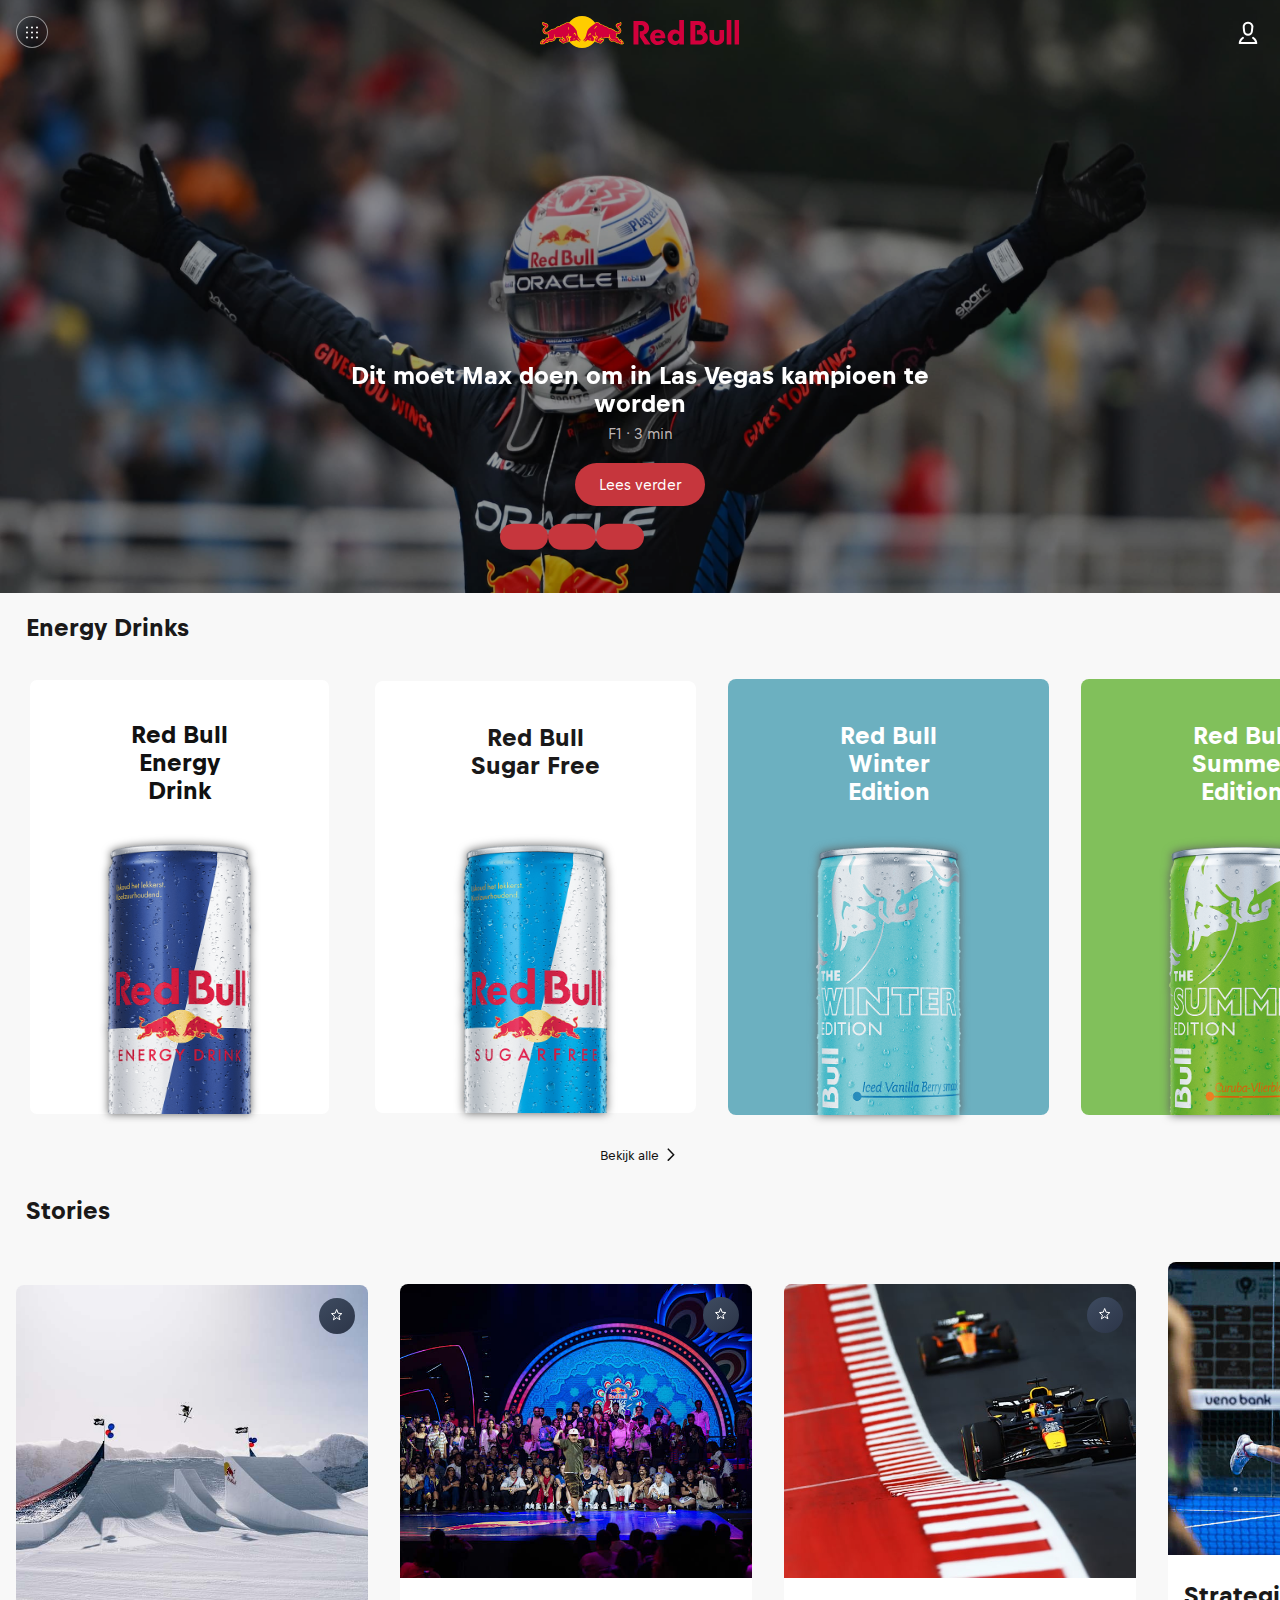
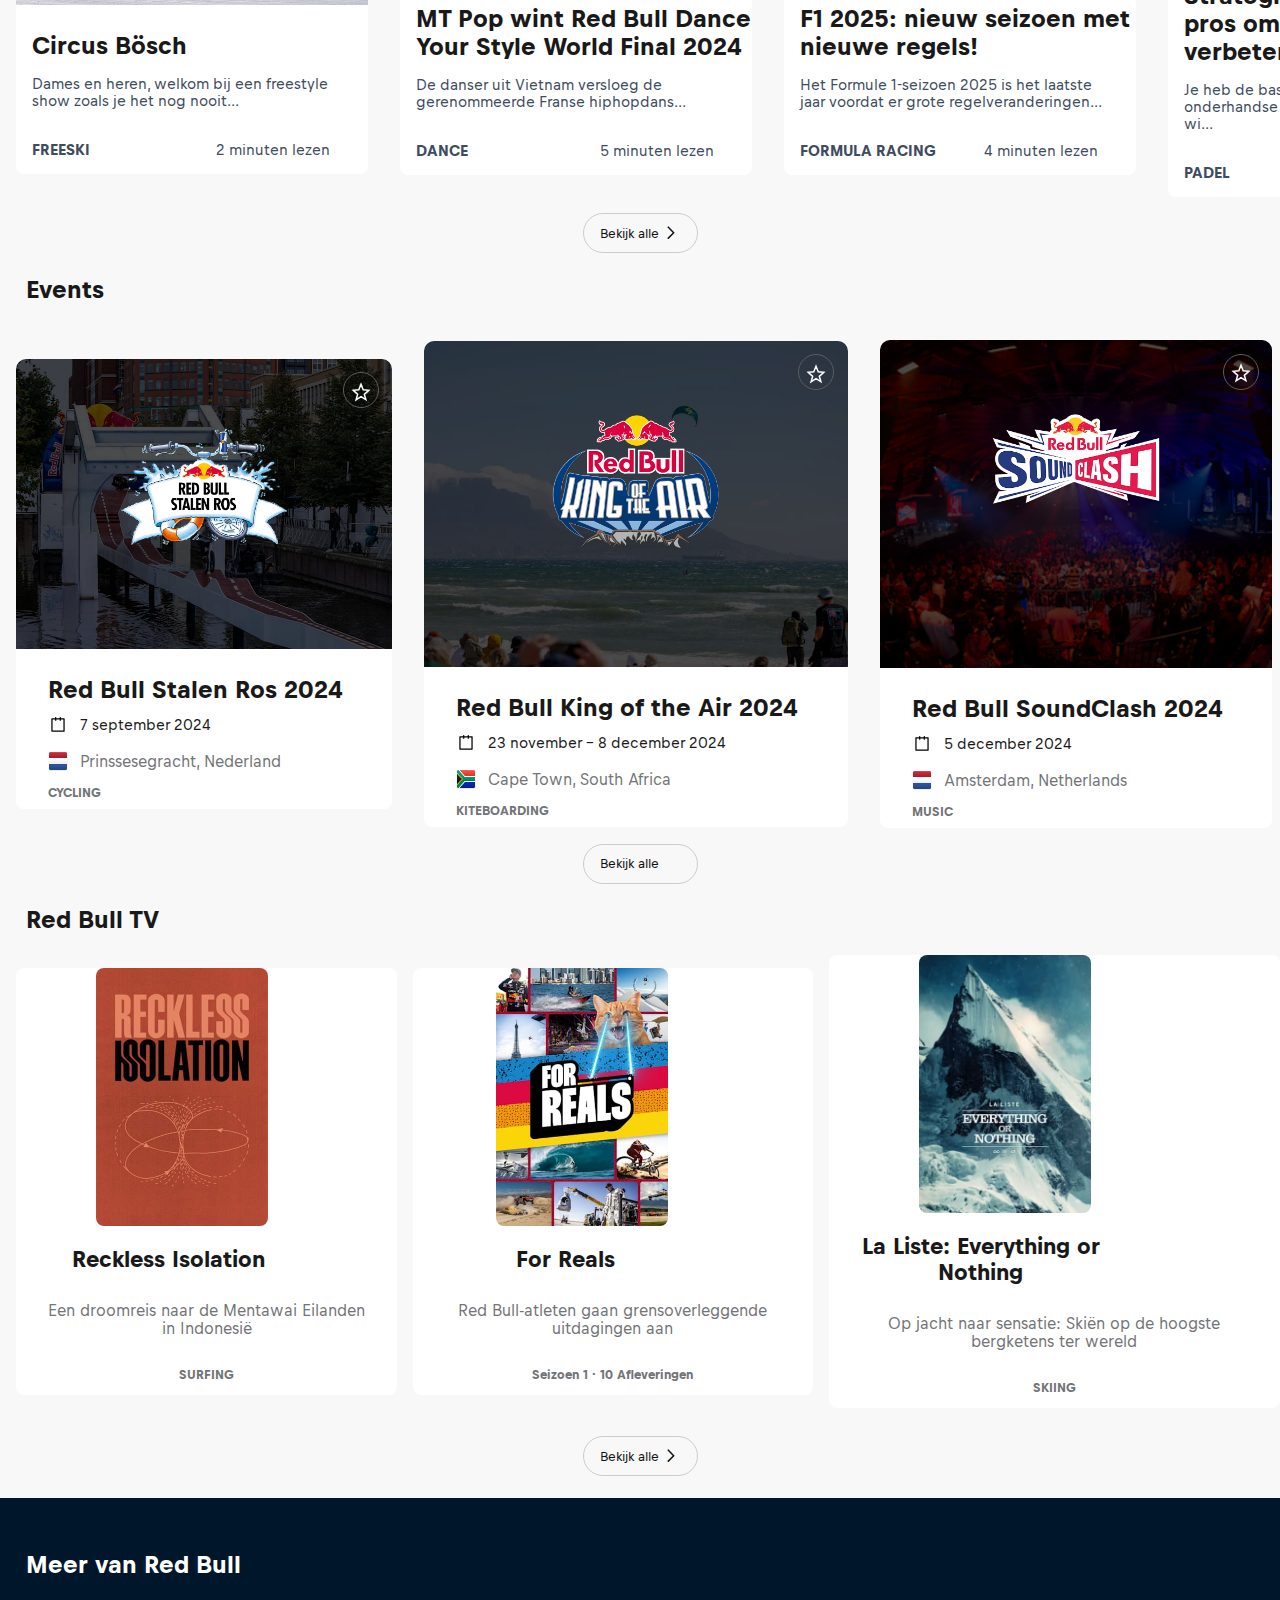
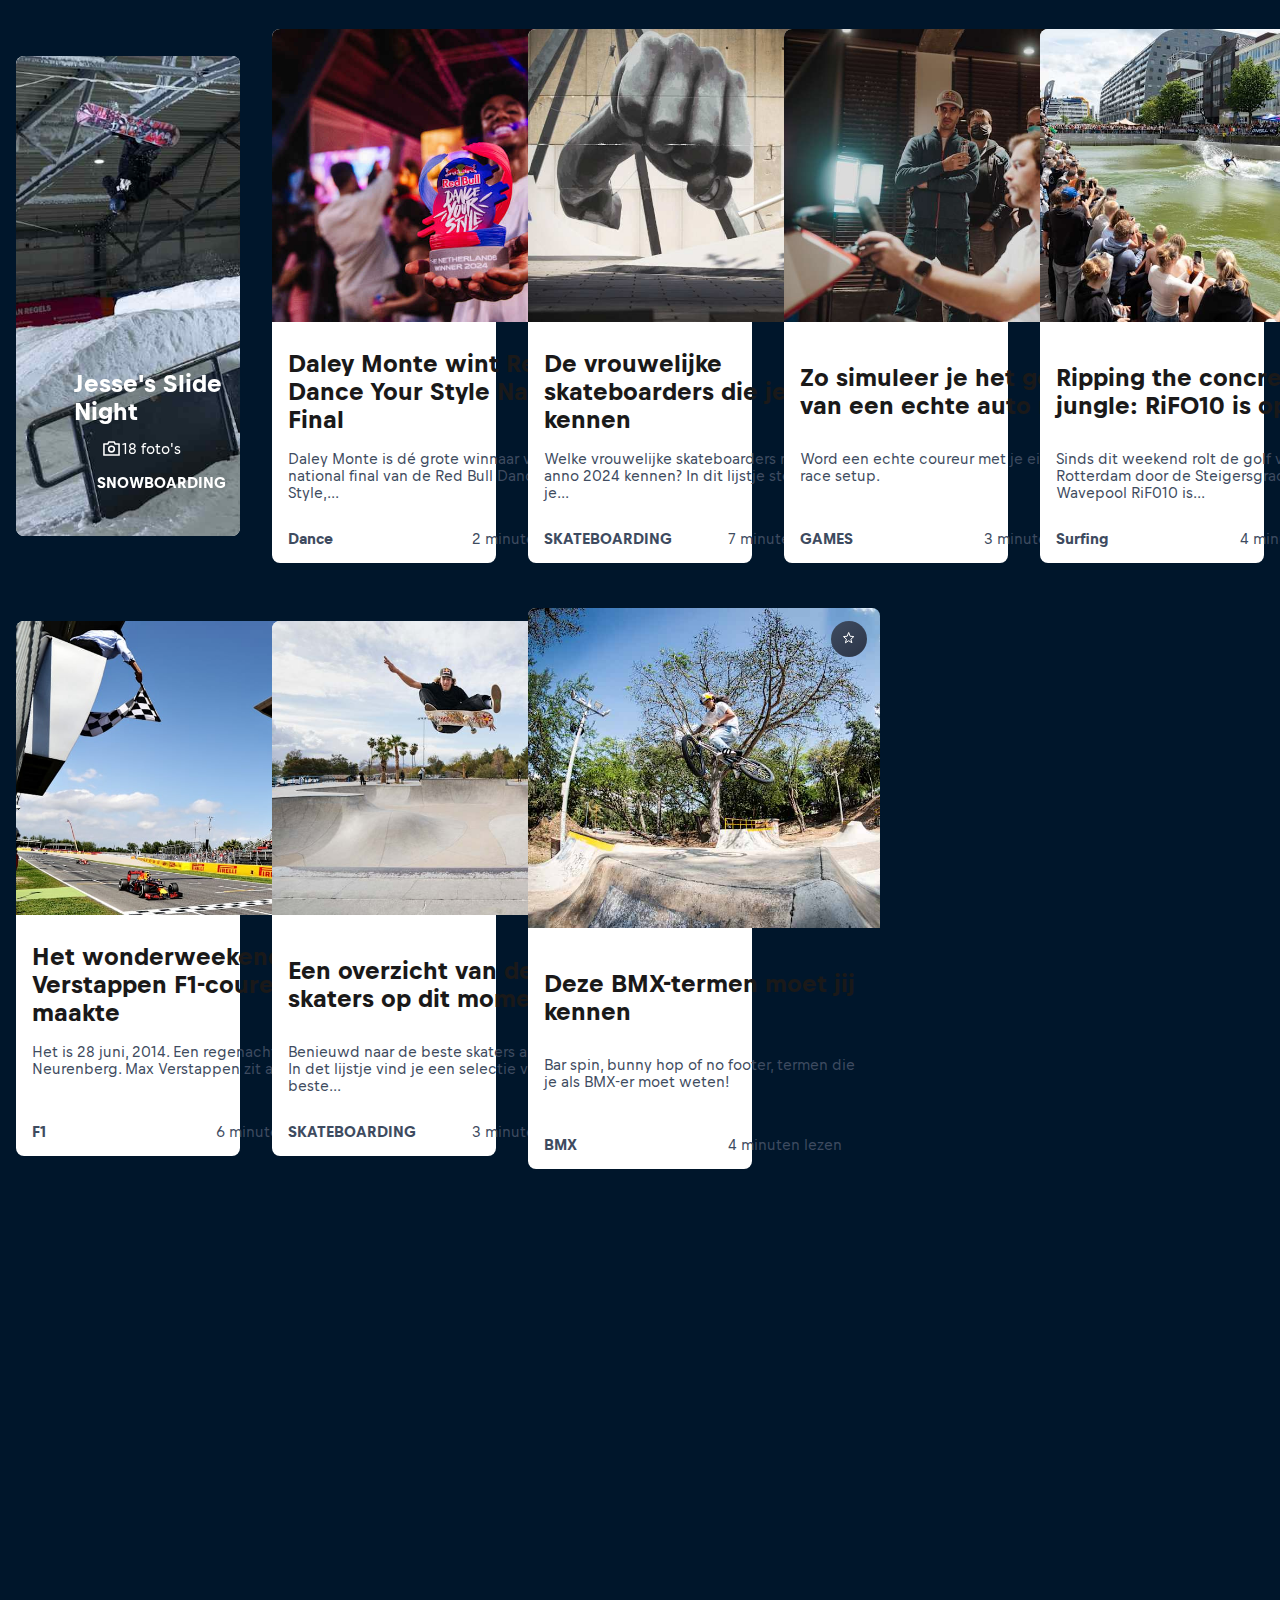
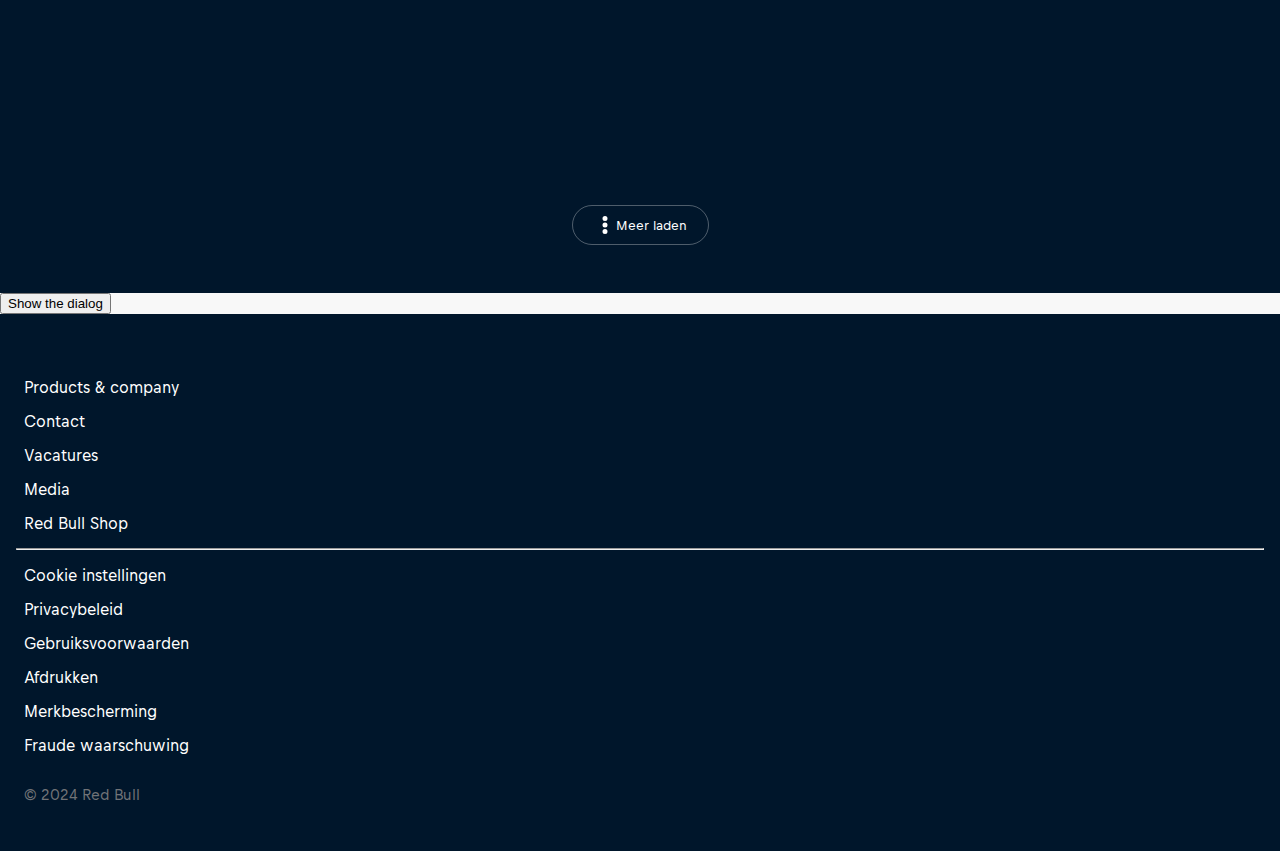
==== commit 52853e12: "Add files via upload" ====
--- a/index.html
+++ b/index.html
@@ -146,29 +146,29 @@
 			</section>
 		</nav>
 		</section>
-		<section class="slideshow1">
-			<article>
+		<section id="slideshow1">
+			<article class="article1">
 				<h3>Dit moet Max doen om in Las Vegas kampioen te worden</h3>
 				<img src="images/f1-grand-prix--brazilie.jpeg" alt="Max Verstappen celebrating his win">
 				<p>F1 · 3 min</p>
 				<a href="#">Lees verder</a>
 			</article>
-			<article>
+			<article class="article2">
 				<h3>Dit waren de highlights van Red Bull XP aflevering 1!</h3>
 				<img src="images/red-bull-xp-kleine-john-gaming.jpeg" alt="Kleine John is aan het gamen">
 				<p>Games · 3 min</p>
 				<a href="#">Lees verder</a>
 			</article>
-			<article>
+			<article class="article3">
 				<h3>Circus Bösch</h3>
 				<img src="images/circus-boesch-kv.jpeg" alt="Someone doing a trick on skiis">
 				<p>Freeski · 2 min</p>
 				<a href="#">lees verder</a>
 			</article>
 			<ul>
-				<li><button><span class="visually-hidden"> slide 1</span></button></li>
-				<li><button><span class="visually-hidden"> slide 2</span></button></li>
-				<li><button><span class="visually-hidden"> slide 3</span></button></li>
+				<li><a href="Article1" aria-label="Article 1"></a></li>
+				<li><a href="Article2" aria-label="Article 2"></a></li>
+				<li><a href="Article3" aria-label="article 3"></a></li>
 			</ul>
 		</section>
 	</header>
@@ -204,7 +204,7 @@
 					<p>Dames en heren, welkom bij een freestyle show zoals je het nog nooit...</p>
 					<p>FREESKI</p>
 					<p>2 minuten lezen</p>
-					<button><svg xmlns="http://www.w3.org/2000/svg" class="star-svg" viewBox="0 0 18 18"><path stroke="#fff" stroke-width="1.34" fill="none" d="M9.004 2 7.01 7.077 2 7.535l4.009 3.555L4.595 16l4.402-2.9 4.38 2.778L12 11.091l4-3.556-5-.458z"></path></svg></button>
+					<button class="favbutton"><svg xmlns="http://www.w3.org/2000/svg" class="star-svg" viewBox="0 0 18 18"><path stroke="#fff" stroke-width="1.34" fill="none" d="M9.004 2 7.01 7.077 2 7.535l4.009 3.555L4.595 16l4.402-2.9 4.38 2.778L12 11.091l4-3.556-5-.458z"></path></svg></button>
 				</article>
 				<article>
 					<h3>MT Pop wint Red Bull Dance Your Style World Final 2024</h3>
@@ -212,7 +212,7 @@
 					<p>De danser uit Vietnam versloeg de gerenommeerde Franse hiphopdans...</p>
 					<p>DANCE</p>
 					<p>5 minuten lezen</p>
-					<button><svg xmlns="http://www.w3.org/2000/svg" class="star-svg" viewBox="0 0 18 18"><path stroke="#fff" stroke-width="1.34" fill="none" d="M9.004 2 7.01 7.077 2 7.535l4.009 3.555L4.595 16l4.402-2.9 4.38 2.778L12 11.091l4-3.556-5-.458z"></path></svg></button>
+					<button class="favbutton"><svg xmlns="http://www.w3.org/2000/svg" class="star-svg" viewBox="0 0 18 18"><path stroke="#fff" stroke-width="1.34" fill="none" d="M9.004 2 7.01 7.077 2 7.535l4.009 3.555L4.595 16l4.402-2.9 4.38 2.778L12 11.091l4-3.556-5-.458z"></path></svg></button>
 				</article>
 				<article>
 					<h3>F1 2025: nieuw seizoen met nieuwe regels!</h3>
@@ -220,7 +220,7 @@
 					<p>Het Formule 1-seizoen 2025 is het laatste jaar voordat er grote regelveranderingen...</p>
 					<p>FORMULA RACING</p>
 					<p>4 minuten lezen</p>
-					<button><svg xmlns="http://www.w3.org/2000/svg" class="star-svg" viewBox="0 0 18 18"><path stroke="#fff" stroke-width="1.34" fill="none" d="M9.004 2 7.01 7.077 2 7.535l4.009 3.555L4.595 16l4.402-2.9 4.38 2.778L12 11.091l4-3.556-5-.458z"></path></svg></button>
+					<button class="favbutton"><svg xmlns="http://www.w3.org/2000/svg" class="star-svg" viewBox="0 0 18 18"><path stroke="#fff" stroke-width="1.34" fill="none" d="M9.004 2 7.01 7.077 2 7.535l4.009 3.555L4.595 16l4.402-2.9 4.38 2.778L12 11.091l4-3.556-5-.458z"></path></svg></button>
 				</article>
 				<article>
 					<h3>Strategieën en tips van de pros om de padelservice te verbeteren</h3>
@@ -228,7 +228,7 @@
 					<p>Je heb de basis van padel's unieke onderhandse service onder de knie maar wi...</p>
 					<p>PADEL</p>
 					<p>4 minuten lezen</p>
-					<button><svg xmlns="http://www.w3.org/2000/svg" class="star-svg" viewBox="0 0 18 18"><path stroke="#fff" stroke-width="1.34" fill="none" d="M9.004 2 7.01 7.077 2 7.535l4.009 3.555L4.595 16l4.402-2.9 4.38 2.778L12 11.091l4-3.556-5-.458z"></path></svg></button>
+					<button class="favbutton"><svg xmlns="http://www.w3.org/2000/svg" class="star-svg" viewBox="0 0 18 18"><path stroke="#fff" stroke-width="1.34" fill="none" d="M9.004 2 7.01 7.077 2 7.535l4.009 3.555L4.595 16l4.402-2.9 4.38 2.778L12 11.091l4-3.556-5-.458z"></path></svg></button>
 				</article>
 			</div>
 			<a href="#">Bekijk alle <svg width="22" height="22" viewBox="0 0 22 22" fill="none" xmlns="http://www.w3.org/2000/svg"><path fill-rule="evenodd" clip-rule="evenodd" d="M15.45 10.38 9.62 4.56a.48.48 0 0 0-.7 0l-.36.35a.51.51 0 0 0 0 .71l5.12 5.12-5.12 5.11a.51.51 0 0 0 0 .71l.36.35a.48.48 0 0 0 .7 0l5.83-5.82a.51.51 0 0 0 0-.71Z" fill="currentColor"></path></svg></a>
@@ -245,7 +245,7 @@
 					<img src="images/NL@2x.png" alt="dutch flag">
 					<p>Prinssesegracht, Nederland</p>
 					<p>CYCLING</p>
-					<button><svg xmlns="http://www.w3.org/2000/svg" class="star-svg" viewBox="0 0 18 18"><path stroke="#fff" stroke-width="1.34" fill="none" d="M9.004 2 7.01 7.077 2 7.535l4.009 3.555L4.595 16l4.402-2.9 4.38 2.778L12 11.091l4-3.556-5-.458z"></path></svg></button>
+					<button class="favbutton"><svg xmlns="http://www.w3.org/2000/svg" class="star-svg" viewBox="0 0 18 18"><path stroke="#fff" stroke-width="1.34" fill="none" d="M9.004 2 7.01 7.077 2 7.535l4.009 3.555L4.595 16l4.402-2.9 4.38 2.778L12 11.091l4-3.556-5-.458z"></path></svg></button>
 				</article>
 				<article>
 					<h3>Red Bull King of the Air 2024</h3>
@@ -256,7 +256,7 @@
 					<img src="images/ZA@2x.png" alt="South African flag">
 					<p>Cape Town, South Africa</p>
 					<p>KITEBOARDING</p>
-					<button><svg xmlns="http://www.w3.org/2000/svg" class="star-svg" viewBox="0 0 18 18"><path stroke="#fff" stroke-width="1.34" fill="none" d="M9.004 2 7.01 7.077 2 7.535l4.009 3.555L4.595 16l4.402-2.9 4.38 2.778L12 11.091l4-3.556-5-.458z"></path></svg></button>
+					<button class="favbutton"><svg xmlns="http://www.w3.org/2000/svg" class="star-svg" viewBox="0 0 18 18"><path stroke="#fff" stroke-width="1.34" fill="none" d="M9.004 2 7.01 7.077 2 7.535l4.009 3.555L4.595 16l4.402-2.9 4.38 2.778L12 11.091l4-3.556-5-.458z"></path></svg></button>
 				</article>
 				<article>
 					<h3>Red Bull SoundClash 2024</h3>
@@ -267,7 +267,7 @@
 					<img src="images/NL@2x.png" alt="Dutch flag">
 					<p>Amsterdam, Netherlands</p>
 					<p>MUSIC</p>
-					<button><svg xmlns="http://www.w3.org/2000/svg" class="star-svg" viewBox="0 0 18 18"><path stroke="#fff" stroke-width="1.34" fill="none" d="M9.004 2 7.01 7.077 2 7.535l4.009 3.555L4.595 16l4.402-2.9 4.38 2.778L12 11.091l4-3.556-5-.458z"></path></svg></button>
+					<button class="favbutton"><svg xmlns="http://www.w3.org/2000/svg" class="star-svg" viewBox="0 0 18 18"><path stroke="#fff" stroke-width="1.34" fill="none" d="M9.004 2 7.01 7.077 2 7.535l4.009 3.555L4.595 16l4.402-2.9 4.38 2.778L12 11.091l4-3.556-5-.458z"></path></svg></button>
 				</article>
 			</div>
 			<a href="#">Bekijk alle <svg width="22" height="22" viewBox="0 0 22 22" fill="none" xmlns="http://www.w3.org/2000/svg"></svg><path fill-rule="evenodd" clip-rule="evenodd" d="M15.45 10.38 9.62 4.56a.48.48 0 0 0-.7 0l-.36.35a.51.51 0 0 0 0 .71l5.12 5.12-5.12 5.11a.51.51 0 0 0 0 .71l.36.35a.48.48 0 0 0 .7 0l5.83-5.82a.51.51 0 0 0 0-.71Z" fill="currentColor"></path></svg></a>
@@ -281,7 +281,6 @@
 					<div class="whiteareabehind"></div>
 					<p>Een droomreis naar de Mentawai Eilanden in Indonesië</p>
 					<p>SURFING</p>
-					<button><svg xmlns="http://www.w3.org/2000/svg" class="star-svg" viewBox="0 0 18 18"><path stroke="#000" stroke-width="1.34" fill="none" d="M9.004 2 7.01 7.077 2 7.535l4.009 3.555L4.595 16l4.402-2.9 4.38 2.778L12 11.091l4-3.556-5-.458z"></path></svg></button>
 				</article>
 				<article>
 					<h3>For Reals</h3>
@@ -289,7 +288,6 @@
 					<div class="whiteareabehind"></div>
 					<p>Red Bull-atleten gaan grensoverleggende uitdagingen aan</p>
 					<p>Seizoen 1 · 10 Afleveringen</p>
-					<button><svg xmlns="http://www.w3.org/2000/svg" class="star-svg" viewBox="0 0 18 18"><path stroke="#000" stroke-width="1.34" fill="none" d="M9.004 2 7.01 7.077 2 7.535l4.009 3.555L4.595 16l4.402-2.9 4.38 2.778L12 11.091l4-3.556-5-.458z"></path></svg></button>
 				</article>
 				<article>
 					<h3>La Liste: Everything or Nothing</h3>
@@ -299,7 +297,7 @@
 					<p>SKIING</p>
 				</article>
 			</div>
-			<a href="#">Bekijk alle<svg width="22" height="22" viewBox="0 0 22 22" fill="none" xmlns="http://www.w3.org/2000/svg"><path fill-rule="evenodd" clip-rule="evenodd" d="M15.45 10.38 9.62 4.56a.48.48 0 0 0-.7 0l-.36.35a.51.51 0 0 0 0 .71l5.12 5.12-5.12 5.11a.51.51 0 0 0 0 .71l.36.35a.48.48 0 0 0 .7 0l5.83-5.82a.51.51 0 0 0 0-.71Z" fill="currentColor"></path></svg></a>
+			<a href="#">Bekijk alle<svg width="22" height="22" viewBox="0 0 22 22" fill="none" xmlns="http://www.w3.org/2000/svg"><path fill-rule="evenodd" clip-rule="evenodd" d="M15.45 10.38 9.62 4.56a.48.48 0 0 0-.7 0l-.36.35a.51.51 0 0 0 0 .71l5.12 5.12-5.12 5.11a.51.51 0 0 0 0 .71l.36.35a.48.48 0 0 0 .7 0l5.83-5.82a.51.51 0 0 0 0-.71Z" fill="currentColor"></path></svg></a>	
 		</section>
 		<section class="MeerRedBull">
 			<h2>Meer van Red Bull</h2>
@@ -317,7 +315,7 @@
 					<p>Daley Monte is dé grote winnaar van de national final van de Red Bull Dance Your Style,...</p>
 					<p>Dance</p>
 					<p>2 minuten lezen</p>
-					<button><svg xmlns="http://www.w3.org/2000/svg" class="star-svg" viewBox="0 0 18 18"><path stroke="#fff" stroke-width="1.34" fill="none" d="M9.004 2 7.01 7.077 2 7.535l4.009 3.555L4.595 16l4.402-2.9 4.38 2.778L12 11.091l4-3.556-5-.458z"></path></svg></button>
+					<button class="favbutton"><svg xmlns="http://www.w3.org/2000/svg" class="star-svg" viewBox="0 0 18 18"><path stroke="#fff" stroke-width="1.34" fill="none" d="M9.004 2 7.01 7.077 2 7.535l4.009 3.555L4.595 16l4.402-2.9 4.38 2.778L12 11.091l4-3.556-5-.458z"></path></svg></button>
 				</article>
 				<article>
 					<h3>De vrouwelijke skateboarders die je moét kennen</h3>
@@ -325,7 +323,7 @@
 					<p>Welke vrouwelijke skateboarders moet je anno 2024 kennen? In dit lijstje stellen we je...</p>
 					<p>SKATEBOARDING</p>
 					<p>7 minuten lezen</p>
-					<button><svg xmlns="http://www.w3.org/2000/svg" class="star-svg" viewBox="0 0 18 18"><path stroke="#fff" stroke-width="1.34" fill="none" d="M9.004 2 7.01 7.077 2 7.535l4.009 3.555L4.595 16l4.402-2.9 4.38 2.778L12 11.091l4-3.556-5-.458z"></path></svg></button>
+					<button class="favbutton"><svg xmlns="http://www.w3.org/2000/svg" class="star-svg" viewBox="0 0 18 18"><path stroke="#fff" stroke-width="1.34" fill="none" d="M9.004 2 7.01 7.077 2 7.535l4.009 3.555L4.595 16l4.402-2.9 4.38 2.778L12 11.091l4-3.556-5-.458z"></path></svg></button>
 				</article>
 				<article>
 					<h3>Zo simuleer je het gevoel van een echte auto race!</h3>
@@ -333,7 +331,7 @@
 					<p>Word een echte coureur met je eigen sim-race setup.</p>
 					<p>GAMES</p>
 					<p>3 minuten lezen</p>
-					<button><svg xmlns="http://www.w3.org/2000/svg" class="star-svg" viewBox="0 0 18 18"><path stroke="#fff" stroke-width="1.34" fill="none" d="M9.004 2 7.01 7.077 2 7.535l4.009 3.555L4.595 16l4.402-2.9 4.38 2.778L12 11.091l4-3.556-5-.458z"></path></svg></button>
+					<button class="favbutton"><svg xmlns="http://www.w3.org/2000/svg" class="star-svg" viewBox="0 0 18 18"><path stroke="#fff" stroke-width="1.34" fill="none" d="M9.004 2 7.01 7.077 2 7.535l4.009 3.555L4.595 16l4.402-2.9 4.38 2.778L12 11.091l4-3.556-5-.458z"></path></svg></button>
 				</article>
 				<article>
 					<h3>Ripping the concrete jungle: RiFO10 is open!</h3>
@@ -341,7 +339,7 @@
 					<p>Sinds dit weekend rolt de golf van Rotterdam door de Steigersgracht. Wavepool RiF010 is...</p>
 					<p>Surfing</p>
 					<p>4 minuten lezen</p>
-					<button><svg xmlns="http://www.w3.org/2000/svg" class="star-svg" viewBox="0 0 18 18"><path stroke="#fff" stroke-width="1.34" fill="none" d="M9.004 2 7.01 7.077 2 7.535l4.009 3.555L4.595 16l4.402-2.9 4.38 2.778L12 11.091l4-3.556-5-.458z"></path></svg></button>
+					<button class="favbutton"><svg xmlns="http://www.w3.org/2000/svg" class="star-svg" viewBox="0 0 18 18"><path stroke="#fff" stroke-width="1.34" fill="none" d="M9.004 2 7.01 7.077 2 7.535l4.009 3.555L4.595 16l4.402-2.9 4.38 2.778L12 11.091l4-3.556-5-.458z"></path></svg></button>
 				</article>
 				<article>
 					<h3>Het wonderweekend dat Verstappen F1-coureur maakte</h3>
@@ -349,7 +347,7 @@
 					<p>Het is 28 juni, 2014. Een regenachtige dag in Neurenberg. Max Verstappen zit achter het...</p>
 					<p>F1</p>
 					<p>6 minuten lezen</p>
-					<button><svg xmlns="http://www.w3.org/2000/svg" class="star-svg" viewBox="0 0 18 18"><path stroke="#fff" stroke-width="1.34" fill="none" d="M9.004 2 7.01 7.077 2 7.535l4.009 3.555L4.595 16l4.402-2.9 4.38 2.778L12 11.091l4-3.556-5-.458z"></path></svg></button>
+					<button class="favbutton"><svg xmlns="http://www.w3.org/2000/svg" class="star-svg" viewBox="0 0 18 18"><path stroke="#fff" stroke-width="1.34" fill="none" d="M9.004 2 7.01 7.077 2 7.535l4.009 3.555L4.595 16l4.402-2.9 4.38 2.778L12 11.091l4-3.556-5-.458z"></path></svg></button>
 				</article>
 				<article>
 					<h3>Een overzicht van de beste skaters op dit moment</h3>
@@ -357,7 +355,7 @@
 					<p>Benieuwd naar de beste skaters anno 2023? In det lijstje vind je een selectie van de beste...</p>
 					<p>SKATEBOARDING</p>
 					<p>3 minuten lezen</p>
-					<button><svg xmlns="http://www.w3.org/2000/svg" class="star-svg" viewBox="0 0 18 18"><path stroke="#fff" stroke-width="1.34" fill="none" d="M9.004 2 7.01 7.077 2 7.535l4.009 3.555L4.595 16l4.402-2.9 4.38 2.778L12 11.091l4-3.556-5-.458z"></path></svg></button>
+					<button class="favbutton"><svg xmlns="http://www.w3.org/2000/svg" class="star-svg" viewBox="0 0 18 18"><path stroke="#fff" stroke-width="1.34" fill="none" d="M9.004 2 7.01 7.077 2 7.535l4.009 3.555L4.595 16l4.402-2.9 4.38 2.778L12 11.091l4-3.556-5-.458z"></path></svg></button>
 				</article>
 				<article>
 					<h3>Deze BMX-termen moet jij kennen</h3>
@@ -365,11 +363,24 @@
 					<p>Bar spin, bunny hop of no footer, termen die je als BMX-er moet weten!</p>
 					<p>BMX</p>
 					<p>4 minuten lezen</p>
-					<button><svg xmlns="http://www.w3.org/2000/svg" class="star-svg" viewBox="0 0 18 18"><path stroke="#fff" stroke-width="1.34" fill="none" d="M9.004 2 7.01 7.077 2 7.535l4.009 3.555L4.595 16l4.402-2.9 4.38 2.778L12 11.091l4-3.556-5-.458z"></path></svg></button>
+					<button class="favbutton"><svg xmlns="http://www.w3.org/2000/svg" class="star-svg" viewBox="0 0 18 18"><path stroke="#fff" stroke-width="1.34" fill="none" d="M9.004 2 7.01 7.077 2 7.535l4.009 3.555L4.595 16l4.402-2.9 4.38 2.778L12 11.091l4-3.556-5-.458z"></path></svg></button>
 				</article>
 			</div>
 			<a href="#"><svg width="22" height="22" viewBox="0 0 22 22" fill="none" xmlns="http://www.w3.org/2000/svg"><path fill-rule="evenodd" clip-rule="evenodd" d="M11 2a2.5 2.5 0 1 0 2.5 2.5A2.49 2.49 0 0 0 11 2Zm0 6.5a2.5 2.5 0 1 0 2.5 2.5A2.49 2.49 0 0 0 11 8.5Zm-2.5 9A2.5 2.5 0 0 1 11 15a2.49 2.49 0 0 1 2.5 2.5 2.5 2.5 0 0 1-5 0Z" fill="currentColor"></path></svg> Meer laden</a>
 		</section>
+		
+		<dialog>
+			<button autofocus>Close</button>
+			<p>This modal dialog has a groovy backdrop!</p>
+		  </dialog>
+		  <button>Show the dialog</button>
+		<!-- <dialog class="dialog">
+			<h2>Post toegevoegd aan uw favorieten!</h2>
+			<button class="closemodal">Verder kijken?</button>
+			<a href="#">Bekijk al uw favorieten</a>
+			<button class="closemodal"><span class="visually-hidden">Close popup</span><img src="images/ot_close.svg" alt="closing button"></button>
+		</dialog>
+		<button class="favbutton">modal open</button>	 -->
 	</main>
 	<footer>
 		<ul>
--- a/style.css
+++ b/style.css
@@ -178,35 +178,35 @@
 }
 
 /* Slideshow header */
-.slideshow1{
+#slideshow1{
 	display: flex;
 	overflow-x: scroll;
 	scroll-behavior: smooth;
 	scroll-snap-type: x mandatory;
 	margin-top: -3.4em;
 }
-.slideshow1 article{
+#slideshow1 article{
 	flex: 0 0 100%;
 	position: relative;
 	scroll-snap-align: start;
 }
-.slideshow1 article img{
+#slideshow1 article img{
 	width: 100%;
 	height: 66vh;
 	object-fit: cover;
 	object-position: center;
 	filter: blur(0.5px) brightness(60%);
 }
-.slideshow1 h3, .slideshow1 article a{
+#slideshow1 h3, #slideshow1 article a{
 	position: absolute;
 	color: white;
 	margin: 0;
 }
-.slideshow1 article p{
+#slideshow1 article p{
 	position: absolute;
 	color: #beb6b6;
 }
-.slideshow1 article h3{
+#slideshow1 article h3{
 	bottom: 30%;
 	left: 50%;
 	transform: translateX(-50%);
@@ -215,13 +215,13 @@
 	font-weight: bold;
 	z-index: 10;
 }
-.slideshow1 article p{
+#slideshow1 article p{
 	bottom: 23%;
 	left: 50%;
 	transform: translateX(-50%);
 	font-size: 1rem;
 }
-.slideshow1 a{
+#slideshow1 a{
 	bottom: 15%;
 	left: 50%;
 	transform: translateX(-50%);
@@ -235,19 +235,19 @@
 	display: inline-block;
 }
 
-.slideshow1 ul{
-	display: flex;
-	position: absolute;
-	top: 56%;
-    left: 46%;
+#slideshow1 ul{
+	display: flex;
+	position: absolute;
+	top: 58%;
+    left: 45%;
 	transform: translate(-50%, -50%);
 	list-style: none;
 }
-.slideshow1 button{
-	background-color: #465c6ea8;
-	height: 50px;
-	width: 50px;
-	border-radius: 500em;
+#slideshow1 button{
+	background-color: #8d9aa5;
+	height: 20px;
+	width: 20px;
+	border-radius: 5000em;
 }
 
 
@@ -1055,6 +1055,11 @@
 	border-radius: 10px;
 	width: 105%;
 }
+@media (prefers-reduced-motion: reduce) {
+	.lifecycle-teaser_asset__Wu2DG {
+	display: none;
+	}
+  }
 /* Slideshow */
 .slideshow2{
 	display: flex;
@@ -1131,12 +1136,12 @@
 .hamburgerul ul{
 	list-style: none;
 }
-.hamburgerul ul li{
+.hamburgerul ul li a{
 	font-size: 31px;
 	color: white;
-	line-height: 2em;
+	line-height: 3em;
 	position: relative;
-	left: -3%;
+	text-decoration: none;
 }
 
 .details li a{
@@ -1144,8 +1149,10 @@
 	color: #FFFFFFCC;
 	font-size: 18px;
 	text-decoration: none;
+
 }
 .details summary{
+	font-size: 31px;
 	list-style: none;
 	display: flex;    
   	justify-content: space-between; 
@@ -1346,3 +1353,42 @@
     stroke: rgba(255, 255, 255, 0.8);
     transition: stroke 0.2s;
 }
+/* Modal */
+.dialog{
+	position: relative;
+	background-color: white;
+	display: flex;
+    flex-direction: column;
+    justify-content: space-between;
+	background-color:var(--article-bg);
+	min-height: 15em;
+	padding-left: 5.5em;
+	padding-right: 5.5em;
+	padding-top:1em;
+	margin: 1em;
+	border-radius: 0.5em;
+	box-shadow:  (0px 8px 12px 0px rgba(0, 15, 30, 0.0392156863), 0px 2px 4px 0px rgba(0, 15, 30, 0.0196078431));
+	text-align: center;
+}
+.dialog button:nth-of-type(1){
+	padding: 0.8em 3.5em 0.8em 3.5em;
+	border-radius: 25px;
+	font-size: 1rem;
+	background-color: var(--button-color);
+	margin-bottom: 1rem;
+	color: white;
+	border: none;
+}
+.dialog button:nth-of-type(2){
+	width: 30px;
+	position: relative;
+	top: -245px;
+    right: -250px;
+	text-decoration: none;
+	border-radius: 500em;
+	padding-top: 0.5rem;
+	align-items: center;
+}
+.dialog button:nth-of-type(2) img{
+	padding-bottom: 0.1rem;
+}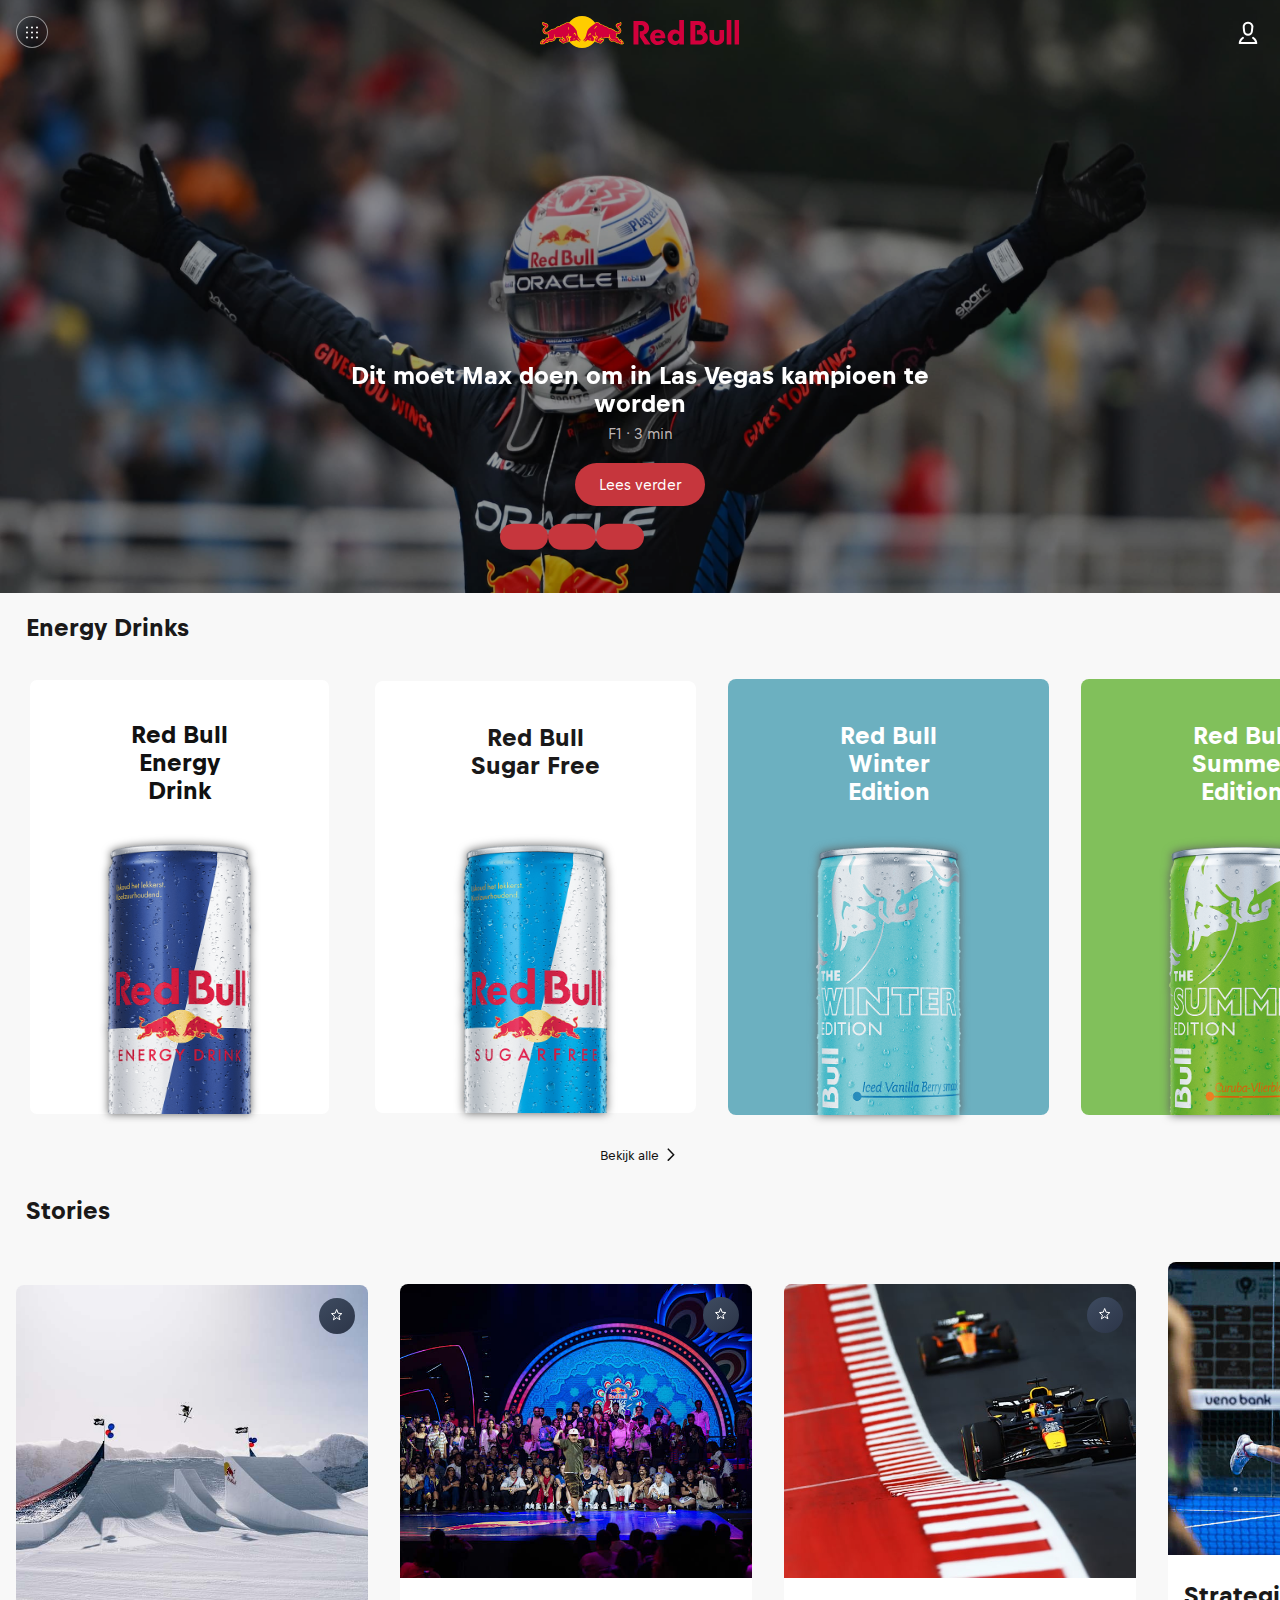
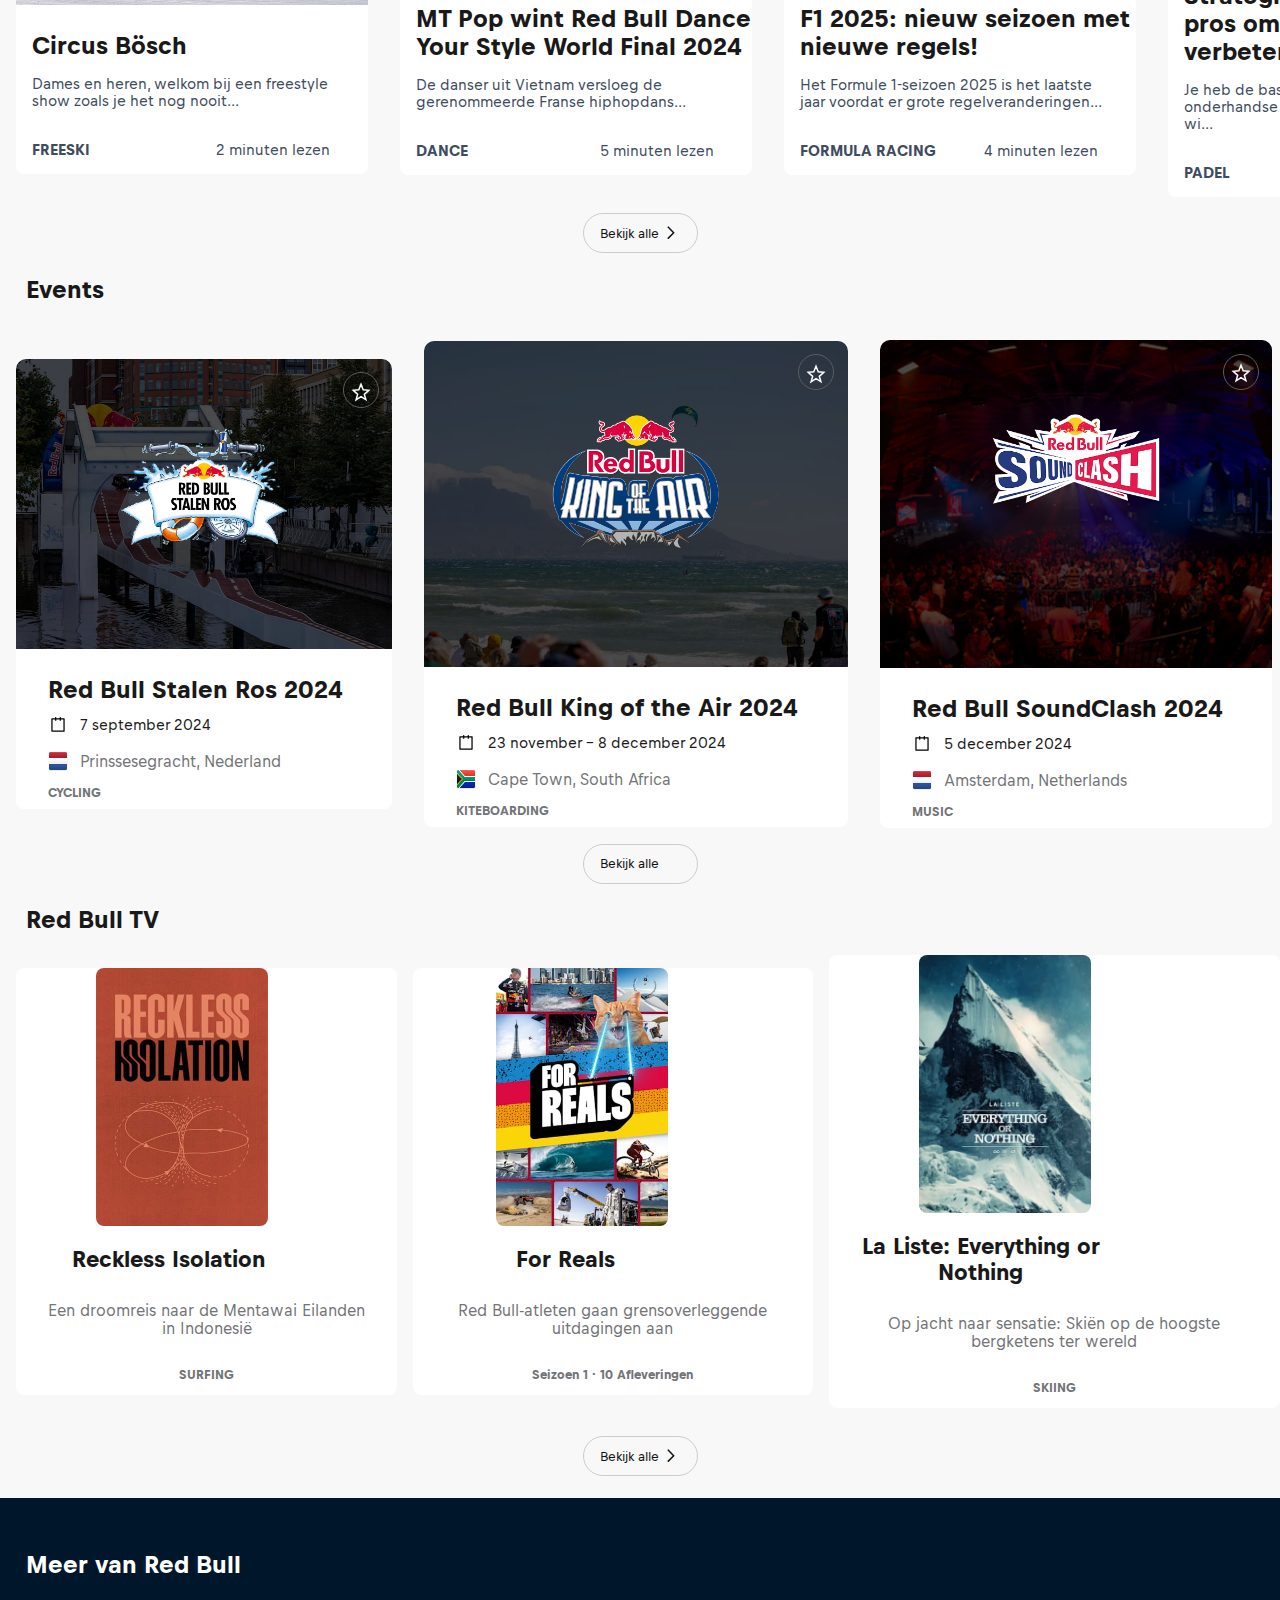
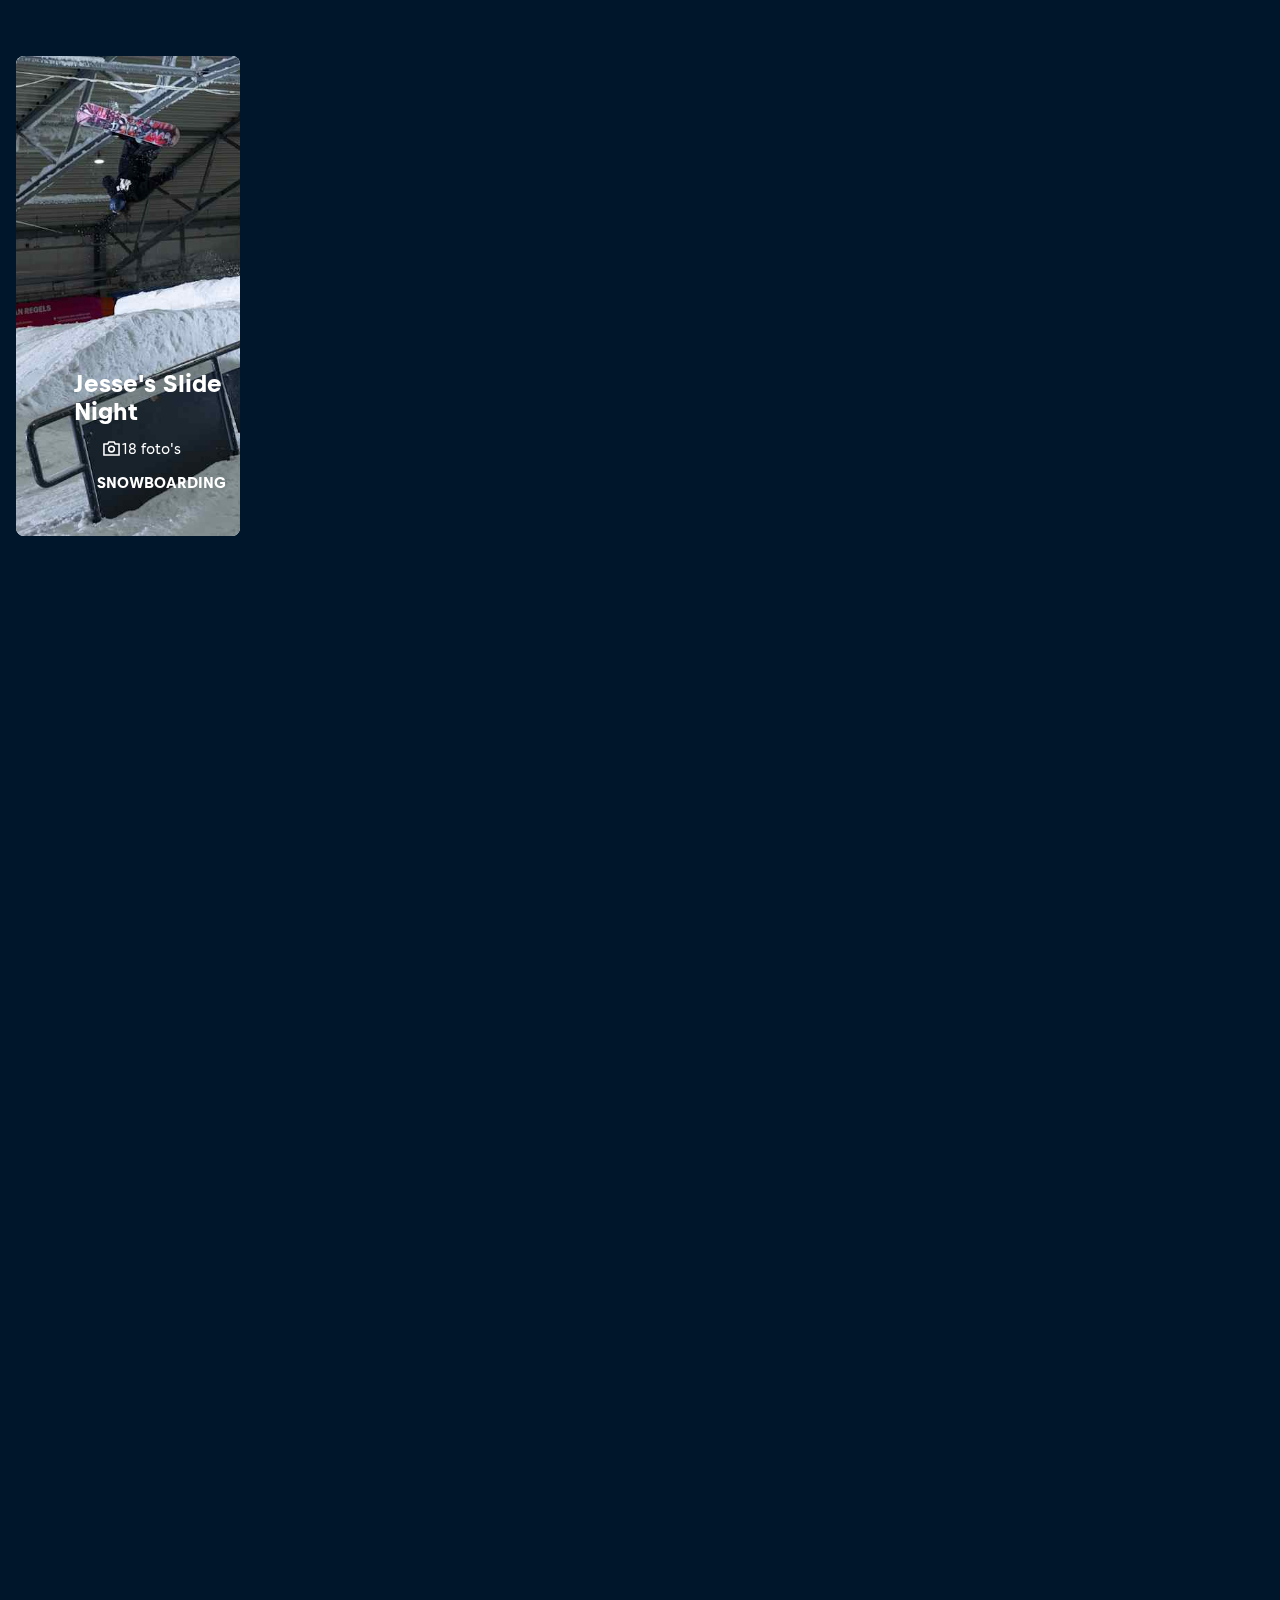
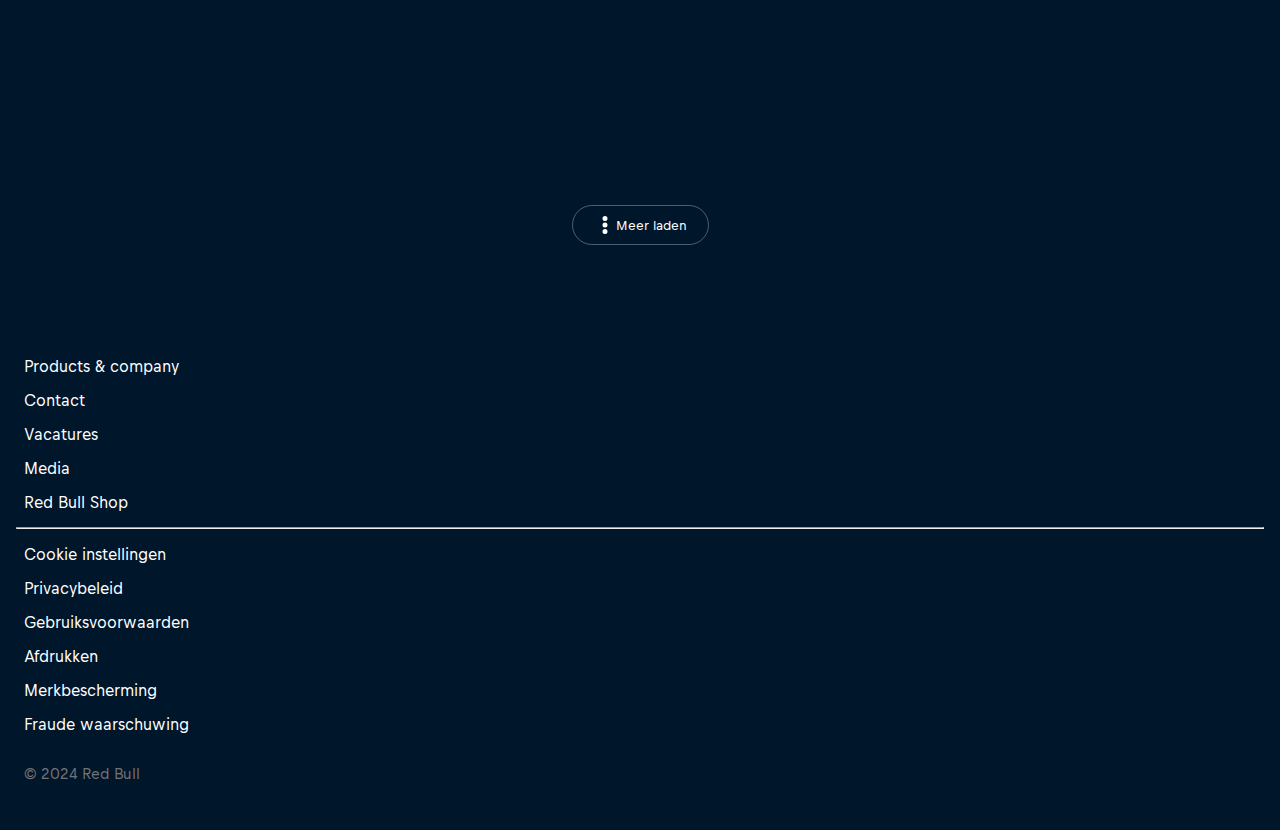
==== commit 209450e7: "Add files via upload" ====
--- a/index.html
+++ b/index.html
@@ -233,6 +233,15 @@
 			</div>
 			<a href="#">Bekijk alle <svg width="22" height="22" viewBox="0 0 22 22" fill="none" xmlns="http://www.w3.org/2000/svg"><path fill-rule="evenodd" clip-rule="evenodd" d="M15.45 10.38 9.62 4.56a.48.48 0 0 0-.7 0l-.36.35a.51.51 0 0 0 0 .71l5.12 5.12-5.12 5.11a.51.51 0 0 0 0 .71l.36.35a.48.48 0 0 0 .7 0l5.83-5.82a.51.51 0 0 0 0-.71Z" fill="currentColor"></path></svg></a>
 		</section>
+		<dialog class="dialog">
+			<h2>Maak een account aan om posts op te slaan</h2>
+			<form class="form" method="dialog">
+				<label>Naam <input type="text"></label>
+				<label>Email <input type="email"></label>
+				<button type="submit">Maak account aan</button>
+			</form>
+			<button class="close-button">Verder kijken?</button>
+		</dialog>
 		<section>
 			<h2>Events</h2>
 			<div>
@@ -302,14 +311,14 @@
 		<section class="MeerRedBull">
 			<h2>Meer van Red Bull</h2>
 			<div>
-				<article class="slidenight">
+				<article class="slidenight" class="hidden">
 					<h3>Jesse's Slide Night</h3>
 					<img src="images/zebb-powel-jesse-slide-night-.jpeg" alt="Foto van een overhead flip op een snowboard">
 					<svg xmlns="http://www.w3.org/2000/svg" viewBox="0 0 24 24"><g fill="none" fill-rule="evenodd"><path d="M0 0h24v24H0z"></path><path d="M14.073 6.5H9.927l-.862 1.724a.5.5 0 0 1-.447.276H5.5v9h13v-9h-3.118a.5.5 0 0 1-.447-.276L14.073 6.5ZM9.309 5h5.382a.5.5 0 0 1 .447.276L16 7h3.5a.5.5 0 0 1 .5.5v11a.5.5 0 0 1-.5.5h-15a.5.5 0 0 1-.5-.5v-11a.5.5 0 0 1 .5-.5H8l.862-1.724A.5.5 0 0 1 9.309 5ZM12 10.5a2 2 0 1 0 0 4 2 2 0 0 0 0-4ZM12 9a3.5 3.5 0 1 1 0 7 3.5 3.5 0 0 1 0-7Z" fill="#FFF"></path></g></svg>
 					<p>18 foto's</p>
 					<p>SNOWBOARDING</p>
 				</article>
-				<article>
+				<article class="hidden">
 					<h3>Daley Monte wint Red Bull Dance Your Style National Final</h3>
 					<img src="images/deley-deley-red-bull-dance-your-style-winnaar-amsterdam-2024.jpeg" alt="Daley Monte met de prijs">
 					<p>Daley Monte is dé grote winnaar van de national final van de Red Bull Dance Your Style,...</p>
@@ -317,7 +326,7 @@
 					<p>2 minuten lezen</p>
 					<button class="favbutton"><svg xmlns="http://www.w3.org/2000/svg" class="star-svg" viewBox="0 0 18 18"><path stroke="#fff" stroke-width="1.34" fill="none" d="M9.004 2 7.01 7.077 2 7.535l4.009 3.555L4.595 16l4.402-2.9 4.38 2.778L12 11.091l4-3.556-5-.458z"></path></svg></button>
 				</article>
-				<article>
+				<article class="hidden">
 					<h3>De vrouwelijke skateboarders die je moét kennen</h3>
 					<img src="images/leticia-bufoni.jpeg" alt="Leticia Bufoni doen een kickflip">
 					<p>Welke vrouwelijke skateboarders moet je anno 2024 kennen? In dit lijstje stellen we je...</p>
@@ -325,7 +334,7 @@
 					<p>7 minuten lezen</p>
 					<button class="favbutton"><svg xmlns="http://www.w3.org/2000/svg" class="star-svg" viewBox="0 0 18 18"><path stroke="#fff" stroke-width="1.34" fill="none" d="M9.004 2 7.01 7.077 2 7.535l4.009 3.555L4.595 16l4.402-2.9 4.38 2.778L12 11.091l4-3.556-5-.458z"></path></svg></button>
 				</article>
-				<article>
+				<article class="hidden">
 					<h3>Zo simuleer je het gevoel van een echte auto race!</h3>
 					<img src="images/porsche-simracing.jpeg" alt="Man maakt gebruik van een sim-race setup">
 					<p>Word een echte coureur met je eigen sim-race setup.</p>
@@ -333,7 +342,7 @@
 					<p>3 minuten lezen</p>
 					<button class="favbutton"><svg xmlns="http://www.w3.org/2000/svg" class="star-svg" viewBox="0 0 18 18"><path stroke="#fff" stroke-width="1.34" fill="none" d="M9.004 2 7.01 7.077 2 7.535l4.009 3.555L4.595 16l4.402-2.9 4.38 2.778L12 11.091l4-3.556-5-.458z"></path></svg></button>
 				</article>
-				<article>
+				<article class="hidden">
 					<h3>Ripping the concrete jungle: RiFO10 is open!</h3>
 					<img src="images/italo-ferreira-rif010.jpeg" alt="Surfing op surfingbaan">
 					<p>Sinds dit weekend rolt de golf van Rotterdam door de Steigersgracht. Wavepool RiF010 is...</p>
@@ -341,7 +350,7 @@
 					<p>4 minuten lezen</p>
 					<button class="favbutton"><svg xmlns="http://www.w3.org/2000/svg" class="star-svg" viewBox="0 0 18 18"><path stroke="#fff" stroke-width="1.34" fill="none" d="M9.004 2 7.01 7.077 2 7.535l4.009 3.555L4.595 16l4.402-2.9 4.38 2.778L12 11.091l4-3.556-5-.458z"></path></svg></button>
 				</article>
-				<article>
+				<article class="hidden">
 					<h3>Het wonderweekend dat Verstappen F1-coureur maakte</h3>
 					<img src="images/max-verstappen-barcelona-2016.jpeg" alt="Verstappens race in Barcelona, 2016">
 					<p>Het is 28 juni, 2014. Een regenachtige dag in Neurenberg. Max Verstappen zit achter het...</p>
@@ -349,7 +358,7 @@
 					<p>6 minuten lezen</p>
 					<button class="favbutton"><svg xmlns="http://www.w3.org/2000/svg" class="star-svg" viewBox="0 0 18 18"><path stroke="#fff" stroke-width="1.34" fill="none" d="M9.004 2 7.01 7.077 2 7.535l4.009 3.555L4.595 16l4.402-2.9 4.38 2.778L12 11.091l4-3.556-5-.458z"></path></svg></button>
 				</article>
-				<article>
+				<article class="hidden">
 					<h3>Een overzicht van de beste skaters op dit moment</h3>
 					<img src="images/jagger-eaton-anthony-acosta.jpeg" alt="Jagger Eaton doing sa trick">
 					<p>Benieuwd naar de beste skaters anno 2023? In det lijstje vind je een selectie van de beste...</p>
@@ -357,7 +366,7 @@
 					<p>3 minuten lezen</p>
 					<button class="favbutton"><svg xmlns="http://www.w3.org/2000/svg" class="star-svg" viewBox="0 0 18 18"><path stroke="#fff" stroke-width="1.34" fill="none" d="M9.004 2 7.01 7.077 2 7.535l4.009 3.555L4.595 16l4.402-2.9 4.38 2.778L12 11.091l4-3.556-5-.458z"></path></svg></button>
 				</article>
-				<article>
+				<article class="hidden">
 					<h3>Deze BMX-termen moet jij kennen</h3>
 					<img src="images/villegas.jpeg" alt="Villegas doing a trick on his BMX">
 					<p>Bar spin, bunny hop of no footer, termen die je als BMX-er moet weten!</p>
@@ -368,19 +377,6 @@
 			</div>
 			<a href="#"><svg width="22" height="22" viewBox="0 0 22 22" fill="none" xmlns="http://www.w3.org/2000/svg"><path fill-rule="evenodd" clip-rule="evenodd" d="M11 2a2.5 2.5 0 1 0 2.5 2.5A2.49 2.49 0 0 0 11 2Zm0 6.5a2.5 2.5 0 1 0 2.5 2.5A2.49 2.49 0 0 0 11 8.5Zm-2.5 9A2.5 2.5 0 0 1 11 15a2.49 2.49 0 0 1 2.5 2.5 2.5 2.5 0 0 1-5 0Z" fill="currentColor"></path></svg> Meer laden</a>
 		</section>
-		
-		<dialog>
-			<button autofocus>Close</button>
-			<p>This modal dialog has a groovy backdrop!</p>
-		  </dialog>
-		  <button>Show the dialog</button>
-		<!-- <dialog class="dialog">
-			<h2>Post toegevoegd aan uw favorieten!</h2>
-			<button class="closemodal">Verder kijken?</button>
-			<a href="#">Bekijk al uw favorieten</a>
-			<button class="closemodal"><span class="visually-hidden">Close popup</span><img src="images/ot_close.svg" alt="closing button"></button>
-		</dialog>
-		<button class="favbutton">modal open</button>	 -->
 	</main>
 	<footer>
 		<ul>
--- a/style.css
+++ b/style.css
@@ -1355,40 +1355,71 @@
 }
 /* Modal */
 .dialog{
-	position: relative;
+	position: fixed;
+	width: 90%;
+  	top: 50%; 
+  	left: 50%;
+  	transform: translate(-50%, -50%); 
 	background-color: white;
-	display: flex;
-    flex-direction: column;
-    justify-content: space-between;
 	background-color:var(--article-bg);
-	min-height: 15em;
-	padding-left: 5.5em;
-	padding-right: 5.5em;
-	padding-top:1em;
-	margin: 1em;
-	border-radius: 0.5em;
-	box-shadow:  (0px 8px 12px 0px rgba(0, 15, 30, 0.0392156863), 0px 2px 4px 0px rgba(0, 15, 30, 0.0196078431));
-	text-align: center;
-}
-.dialog button:nth-of-type(1){
-	padding: 0.8em 3.5em 0.8em 3.5em;
+	text-align: center;
+	border: none;
+	border-radius: 25px;
+}
+form{
+	display: grid;
+	gap: 1em;
+	margin-top: 3em;
+}
+form label{
+	text-align: left;
+	font-size: 20px;
+	margin-left: 1rem;
+}
+form label input{
+	font-size: 20px;
+	padding-right: 2em;
+}
+.dialog form button:nth-of-type(1){
+	background-color: var(--button-color);
+	color: white;
+	text-decoration: none;
+	padding: 0.8rem 1.5rem;
 	border-radius: 25px;
 	font-size: 1rem;
-	background-color: var(--button-color);
+	text-align: center;
 	margin-bottom: 1rem;
-	color: white;
+	margin-top: 1rem;
 	border: none;
-}
-.dialog button:nth-of-type(2){
-	width: 30px;
-	position: relative;
-	top: -245px;
-    right: -250px;
-	text-decoration: none;
-	border-radius: 500em;
-	padding-top: 0.5rem;
-	align-items: center;
-}
-.dialog button:nth-of-type(2) img{
-	padding-bottom: 0.1rem;
-}+
+}
+.dialog button:nth-of-type(1){
+	padding: 8px 16px;
+    font-size: 14px;
+    font-weight: 400;
+    color: var(--color-text);
+    text-decoration: none;
+    background-color: #F8F8F8; 
+    border: 1px solid #cccccc;
+    border-radius: 20px;
+    cursor: pointer; 
+    box-shadow: none;
+}
+.dialog::backdrop{
+	background-color: #1111115e;
+}
+/* scroll ani */
+.hidden{
+	opacity: 0;
+	transform: translateY(100%);
+	transition: all 500ms;
+}
+.show{
+	opacity: 1;
+	transform: translateY(0);
+}
+@media (prefers-reduced-motion) {
+	.hidden{
+		transition: none;
+	}
+}
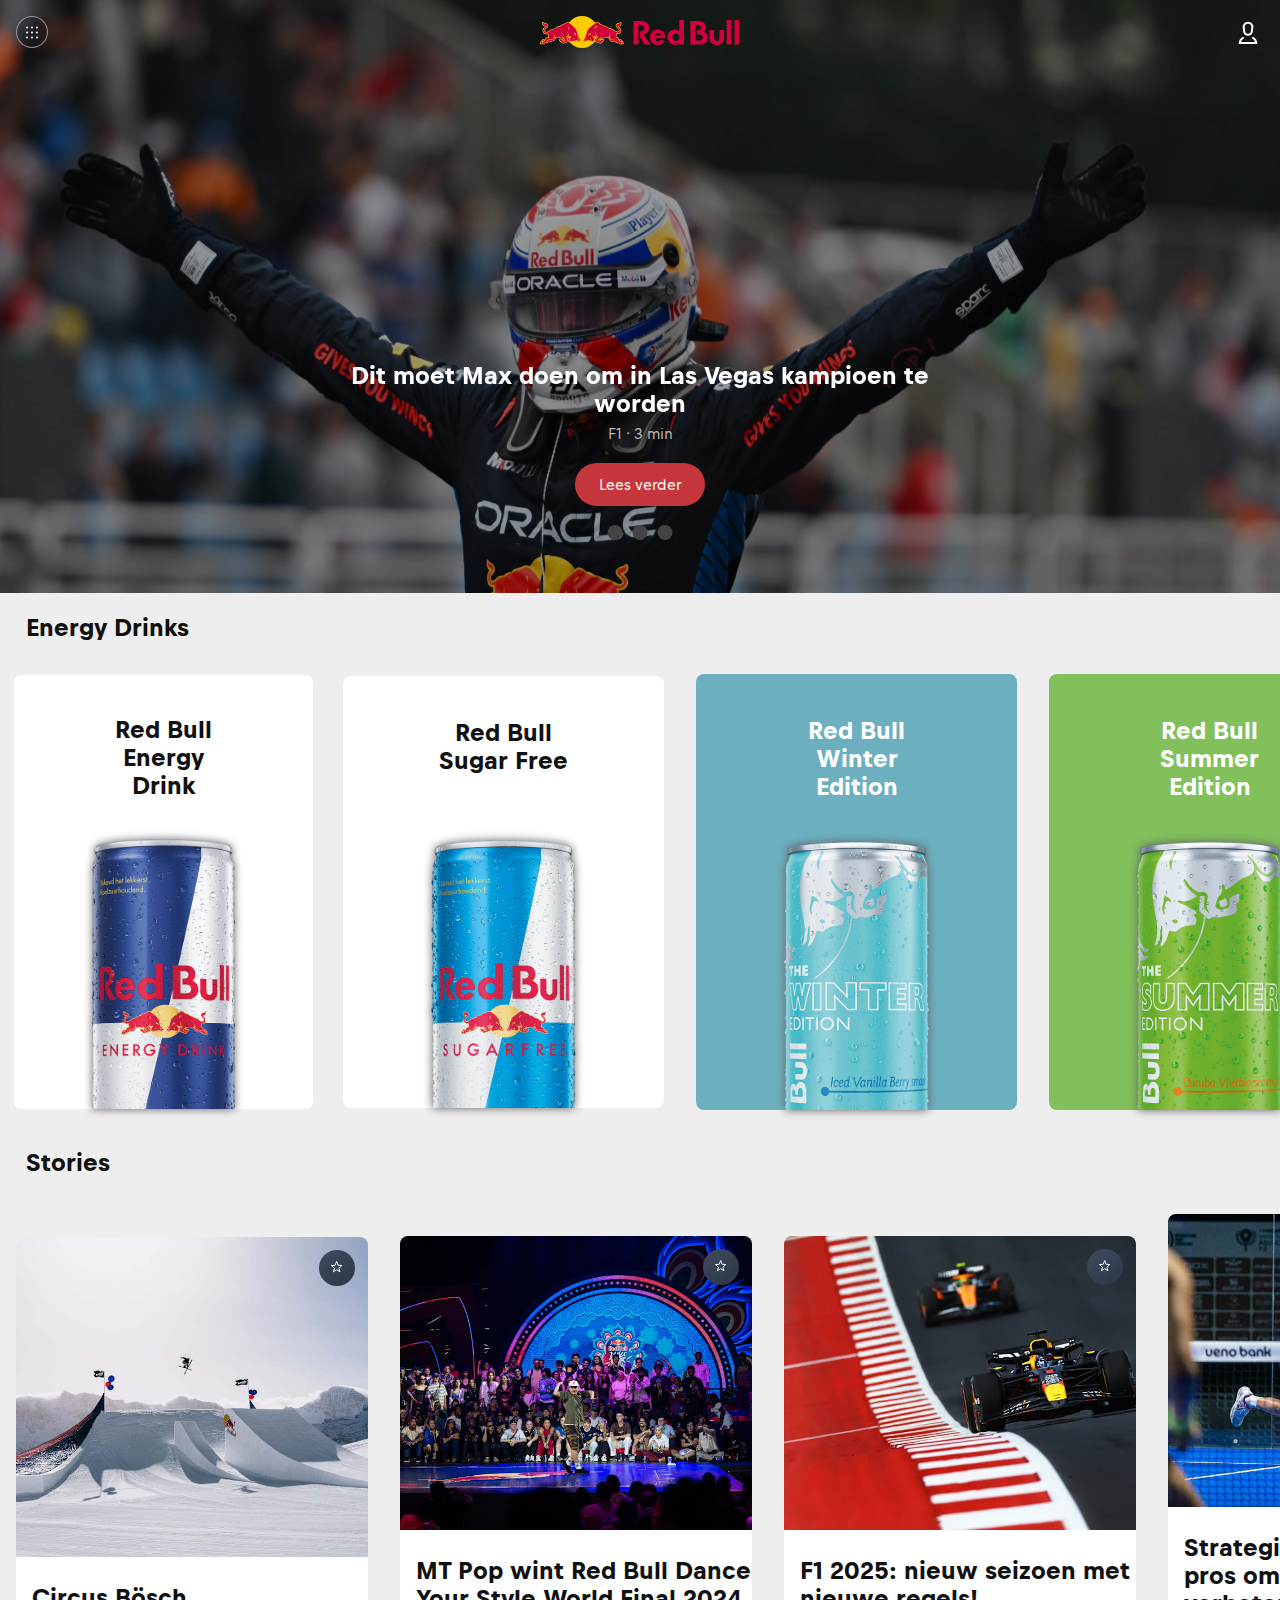
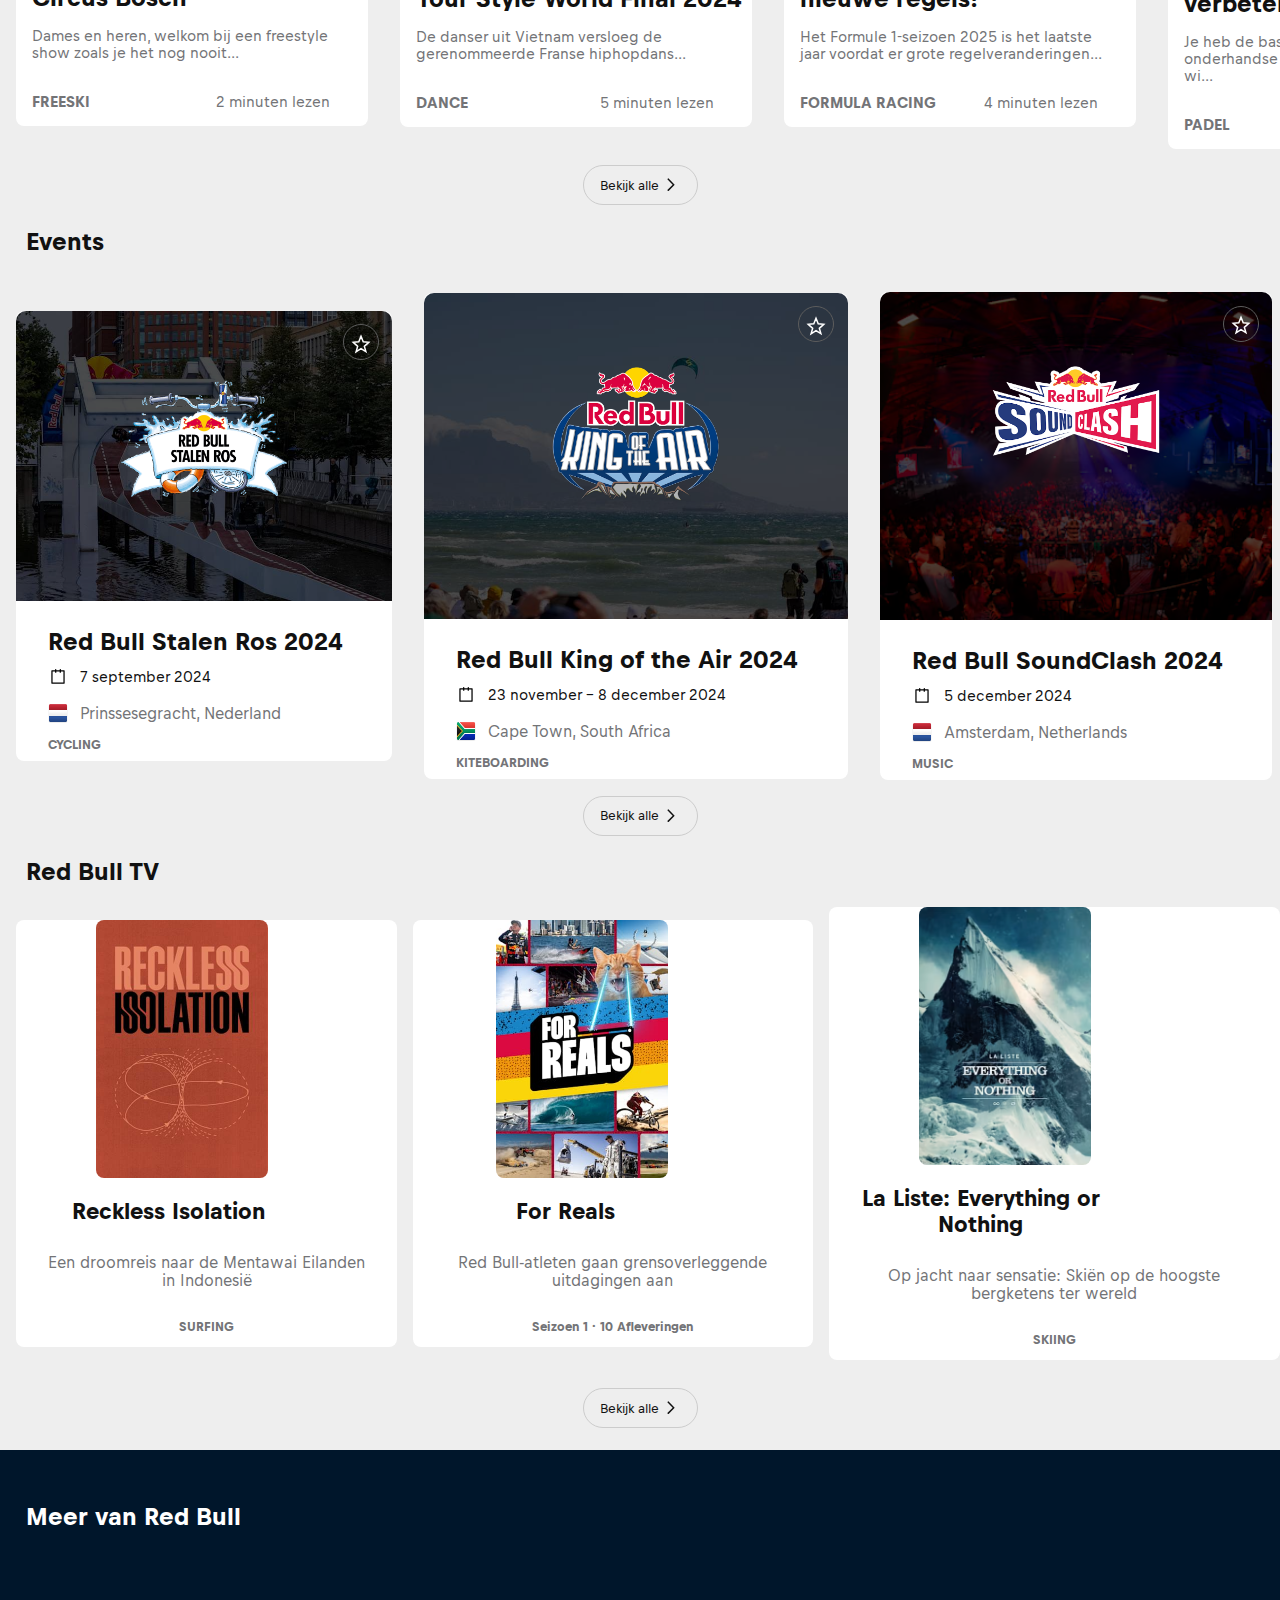
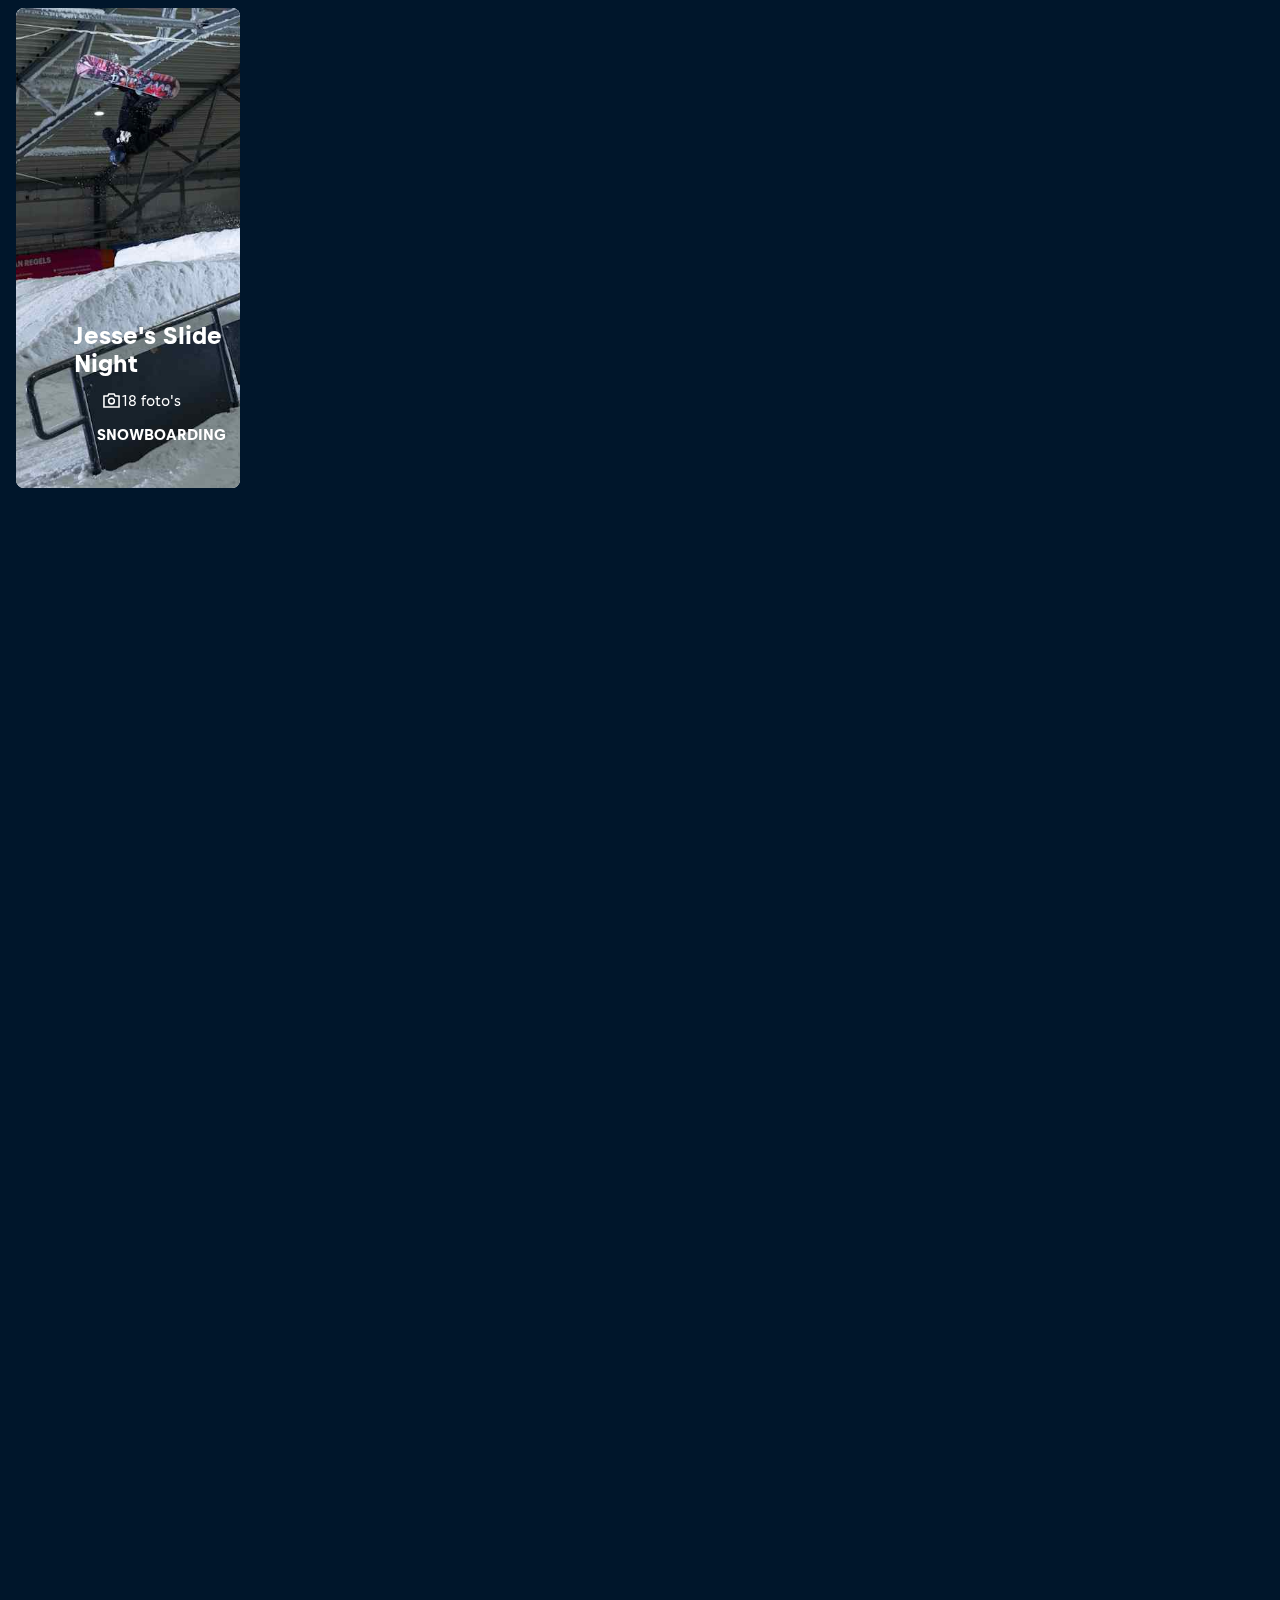
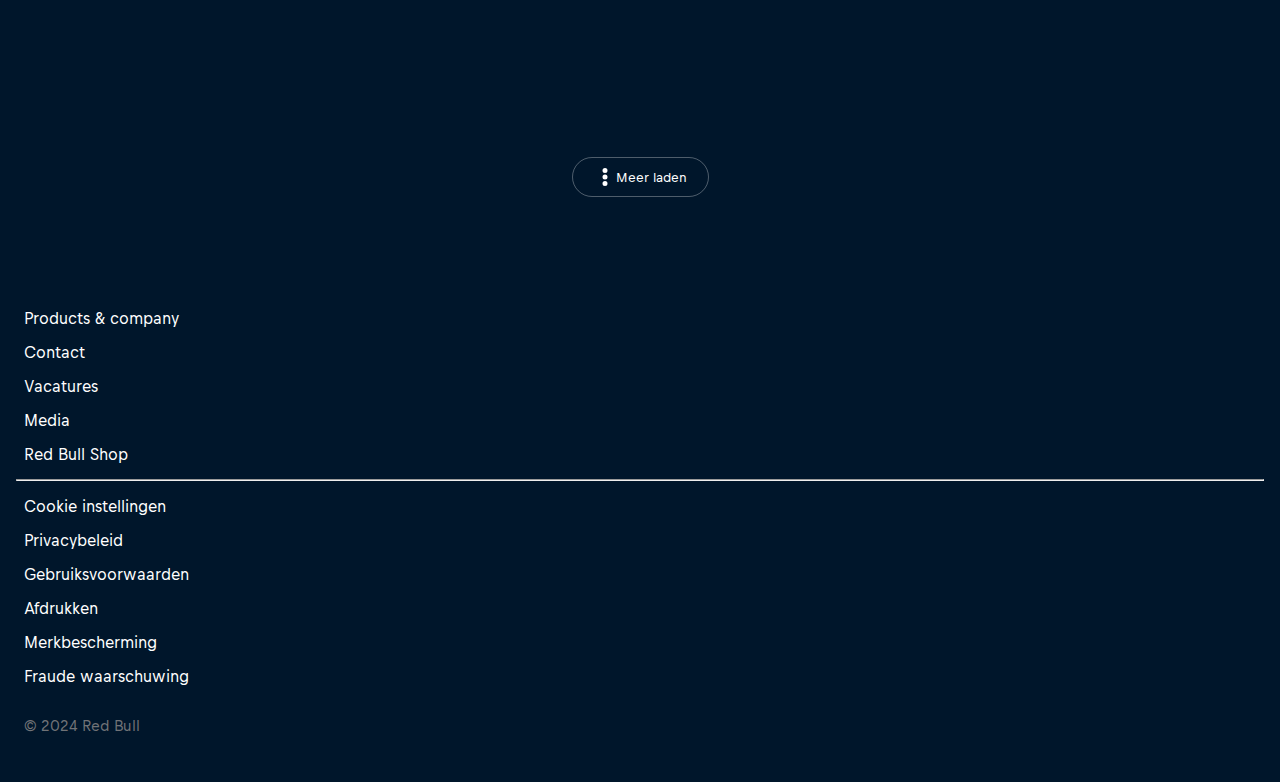
==== commit 850fc0f6: "Add files via upload" ====
--- a/index.html
+++ b/index.html
@@ -23,166 +23,168 @@
 					<li><img src="images/profile.svg" alt="Profile"></li>
 				</ul>
 			</section>
-			<section class="hamburgeruit">
-				<div class="search-bar">
-					<input type="text" placeholder="Ontdek de Wereld van Red Bull" aria-label="Search">
-					<svg xmlns="http://www.w3.org/2000/svg" width="16" height="16" viewBox="0 0 24 24" fill="none" stroke="white" stroke-width="2" stroke-linecap="round" stroke-linejoin="round">
-						<circle cx="11" cy="11" r="8"></circle>
-						<line x1="21" y1="21" x2="16.65" y2="16.65"></line>
-					</svg>
-				</div>
-				<section class="hamburgerul">
-					<ul>
-						<li><a href="#">Home</a></li>
-						<li>
-							<details class="details" open>
-								<summary>Energy Drinks</summary>
-								<ul>
-									<li><a href="#">All Red Bull Energy Drinks</a></li>
-									<li><a href="redbulldetails.html">Red Bull Energy Drink</a></li>
-									<li><a href="#">Red Bull Sugar Free</a></li>
-									<li><a href="#">Red Bull Zero</a></li>
-									<li><a href="#">Red Bull Editions</a></li>
-								</ul>
-							</details>
-						</li>
-						<li><a href="#">Events</a></li>
-						<li><a href="#">Atleten</a></li>
-						<li>
-							<details class="details">
-								<summary>Red Bull TV</summary>
-								<ul>
-									<li><a href="#">Discover</a></li>
-									<li><a href="#">Live</a></li>
-									<li><a href="#">Films</a></li>
-									<li><a href="#">Shows</a></li>
-									<li><a href="#">Clips</a></li>
-								</ul>
-							</details>
-						</li>
-						<li><a href="#">Banen</a></li>
-						<li><a href="#">Company</a></li>
-					</ul>
-				</section>
-				<hr>
-				<section class="drinks">
-					<div>
-						<h2>Red Bull Energy Drinks</h2>
-					</div>
-					<div>
-						<article>
-							<h3>Red Bull Energy Drink</h3>
-							<img src="images/cutoff_can.png" alt="Classic Red Bull can">
-						</article>
-						<article>
-							<h3>Red Bull Sugar Free</h3>
-							<img src="images/cutoff_sugarfree.png" alt="Lighter blue Red Bull can">
-						</article>
-						<article>
-							<h3>Red Bull Winter Edition</h3>
-							<img src="images/cutoff_winteredi.png" alt="Red Bull Winter Edition can">
-						</article>
-					</div>
-				</section>
-				<section class="Intresses">
-					<div>
-						<h2>Browse op intresses</h2>
-					</div>
-					<div>
-						<article>
-							<h3>F1</h3>
-							<img src="images/rb15-lancering.jpeg" alt="Red Bull race car">
-						</article>
-						<article>
-							<h3>Music</h3>
-							<img src="images/mr-probz.jpeg" alt="Man singing">
-						</article>
-						<article>
-							<h3>Stay Fit</h3>
-							<img src="images/stay-fit-lindsey-vonn.jpeg" alt="Close-up Lindsey Vonn">
-						</article>
-					</div>
-				</section>
-				<section class="Meervanredbull">
-					<h2>Meer van Red Bull</h2>
-					<div>
-						<article>
-							<img src="images/alphatauri-logo.png" alt="AlphaTauri logo">
-							<h3>AlphaTauri</h3>
-							<p>Past bij lichaam en geest</p>
-						</article>
-						<article>
-							<img src="images/red-bull-cartoons-car.png" alt="Cartoon zebra met lipstick">
-							<h3>Cartoons</h3>
-							<p>Cartoons van over de hele wereld</p>
-						</article>
-						<article>
-							<img src="images/red-bull-cartoons-sustainability.png" alt="Red Bull cans in the shape of a recycling logo">
-							<h3>Duurzaamheid</h3>
-							<p>Een blikje heeft meer dan één leven</p>
-						</article>
-					</div>
-				</section>
-				<hr>
-				<section class="Linksnav">
-					<ul>
-						<li><a href="#">Products & company</a></li>
-						<li><a href="#">Contact</a></li>
-						<li><a href="#">Vacatures</a></li>
-						<li><a href="#">Media</a></li>
-						<li><a href="#">Red Bull Shop</a></li>
-					</ul>
-					<hr>
-					<ul>
-						<li><a href="#">Cookie instellingen</a></li>
-						<li><a href="#">Privacybeleid</a></li>
-						<li><a href="#">Gebruiksvoorwaarden</a></li>
-						<li><a href="#">Afdrukken</a></li>
-						<li><a href="#">Merkbescherming</a></li>
-						<li><a href="#">Fraude waarschuwing</a></li>
-						<li><p>© 2024 Red Bull</p></li>
-					</ul>
-				</section>
-			</section>
+			<div class="hamburgeruit">
+                <div class="search-bar">
+                    <input type="text" placeholder="Ontdek de Wereld van Red Bull" aria-label="Search">
+                    <svg xmlns="http://www.w3.org/2000/svg" width="16" height="16" viewBox="0 0 24 24" fill="none" stroke="white" stroke-width="2" stroke-linecap="round" stroke-linejoin="round">
+                        <circle cx="11" cy="11" r="8"></circle>
+                        <line x1="21" y1="21" x2="16.65" y2="16.65"></line>
+                    </svg>
+					<!-- svg created by chatgpt -->
+                </div>
+                <div class="hamburgerul">
+                    <ul>
+                        <li><a href="index.html">Home</a></li>
+                        <li>
+                            <details class="details" open>
+                                <summary>Energy Drinks</summary>
+                                <ul>
+                                    <li><a href="#">All Red Bull Energy Drinks</a></li>
+                                    <li><a href="redbulldetails.html">Red Bull Energy Drink</a></li>
+                                    <li><a href="#">Red Bull Sugar Free</a></li>
+                                    <li><a href="#">Red Bull Zero</a></li>
+                                    <li><a href="#">Red Bull Editions</a></li>
+                                </ul>
+                            </details>
+                        </li>
+                        <li><a href="#">Events</a></li>
+                        <li><a href="#">Atleten</a></li>
+                        <li>
+                            <details class="details">
+                                <summary>Red Bull TV</summary>
+                                <ul>
+                                    <li><a href="#">Discover</a></li>
+                                    <li><a href="#">Live</a></li>
+                                    <li><a href="#">Films</a></li>
+                                    <li><a href="#">Shows</a></li>
+                                    <li><a href="#">Clips</a></li>
+                                </ul>
+                            </details>
+                        </li>
+                        <li><a href="#">Banen</a></li>
+                        <li><a href="#">Company</a></li>
+                    </ul>
+                </div>
+                <hr>
+                <section class="drinks">
+                    <div>
+                        <h2>Red Bull Energy Drinks</h2>
+                    </div>
+                    <div>
+                        <article>
+                            <h3>Red Bull Energy Drink</h3>
+                            <img src="images/cutoff_can.png" alt="Classic Red Bull can">
+                        </article>
+                        <article>
+                            <h3>Red Bull Sugar Free</h3>
+                            <img src="images/cutoff_sugarfree.png" alt="Lighter blue Red Bull can">
+                        </article>
+                        <article>
+                            <h3>Red Bull Winter Edition</h3>
+                            <img src="images/cutoff_winteredi.png" alt="Red Bull Winter Edition can light blue">
+                        </article>
+                    </div>
+                </section>
+                <section class="Intresses">
+                    <div>
+                        <h2>Browse op intresses</h2>
+                    </div>
+                    <div>
+                        <article>
+                            <h3>F1</h3>
+                            <img src="images/rb15-lancering.jpeg" alt="Red Bull race car">
+                        </article>
+                        <article>
+                            <h3>Music</h3>
+                            <img src="images/mr-probz.jpeg" alt="Man singing">
+                        </article>
+                        <article>
+                            <h3>Stay Fit</h3>
+                            <img src="images/stay-fit-lindsey-vonn.jpeg" alt="Close-up Lindsey Vonn">
+                        </article>
+                    </div>
+                </section>
+                <section class="Meervanredbull">
+                    <h2>Meer van Red Bull</h2>
+                    <div>
+                        <article>
+                            <img src="images/alphatauri-logo.png" alt="AlphaTauri logo">
+                            <h3>AlphaTauri</h3>
+                            <p>Past bij lichaam en geest</p>
+                        </article>
+                        <article>
+                            <img src="images/red-bull-cartoons-car.png" alt="Cartoon zebra with lipstick">
+                            <h3>Cartoons</h3>
+                            <p>Cartoons van over de hele wereld</p>
+                        </article>
+                        <article>
+                            <img src="images/red-bull-cartoons-sustainability.png" alt="Red Bull cans in the shape of a recycling logo">
+                            <h3>Duurzaamheid</h3>
+                            <p>Een blikje heeft meer dan één leven</p>
+                        </article>
+                    </div>
+                </section>
+                <hr>
+                <div class="Linksnav">
+                    <ul>
+                        <li><a href="#">Products & company</a></li>
+                        <li><a href="#">Contact</a></li>
+                        <li><a href="#">Vacatures</a></li>
+                        <li><a href="#">Media</a></li>
+                        <li><a href="#">Red Bull Shop</a></li>
+                    </ul>
+                    <hr>
+                    <ul>
+                        <li><a href="#">Cookie instellingen</a></li>
+                        <li><a href="#">Privacybeleid</a></li>
+                        <li><a href="#">Gebruiksvoorwaarden</a></li>
+                        <li><a href="#">Afdrukken</a></li>
+                        <li><a href="#">Merkbescherming</a></li>
+                        <li><a href="#">Fraude waarschuwing</a></li>
+                        <li><p>© 2024 Red Bull</p></li>
+                    </ul>
+                </div>
+            </div>
 		</nav>
-		</section>
 		<section id="slideshow1">
-			<article class="article1">
+			<article class="article">
 				<h3>Dit moet Max doen om in Las Vegas kampioen te worden</h3>
 				<img src="images/f1-grand-prix--brazilie.jpeg" alt="Max Verstappen celebrating his win">
 				<p>F1 · 3 min</p>
 				<a href="#">Lees verder</a>
 			</article>
-			<article class="article2">
+			<article class="article">
 				<h3>Dit waren de highlights van Red Bull XP aflevering 1!</h3>
-				<img src="images/red-bull-xp-kleine-john-gaming.jpeg" alt="Kleine John is aan het gamen">
+				<img src="images/red-bull-xp-kleine-john-gaming.jpeg" alt="lil' john is gaming">
 				<p>Games · 3 min</p>
 				<a href="#">Lees verder</a>
 			</article>
-			<article class="article3">
+			<article class="article">
 				<h3>Circus Bösch</h3>
 				<img src="images/circus-boesch-kv.jpeg" alt="Someone doing a trick on skiis">
 				<p>Freeski · 2 min</p>
 				<a href="#">lees verder</a>
 			</article>
-			<ul>
-				<li><a href="Article1" aria-label="Article 1"></a></li>
-				<li><a href="Article2" aria-label="Article 2"></a></li>
-				<li><a href="Article3" aria-label="article 3"></a></li>
-			</ul>
-		</section>
+		</section>
+		<div class="articledots">
+			<button class="button1">1</button>
+			<button class="button2">2</button>
+			<button class="button3">3</span></button>
+		</div>
 	</header>
 	<main>
 		<section>
 			<h1>Energy Drinks</h1>
 			<div>
-				<a href="redbulldetails.html"><article>
-					<h3>Red Bull Energy Drink</h3>
-					<img src="images/cutoff_can.png" alt="Redbull can">
-				</article></a>
+				<a href="redbulldetails.html"><span class="visually-hidden">Link to detail page</span>
+					<article>
+						<h3>Red Bull Energy Drink</h3>
+						<img src="images/cutoff_can.png" alt="classic Redbull can">
+					</article>
+				</a>
 				<article>
 					<h3>Red Bull Sugar Free</h3>
-					<img src="images/cutoff_sugarfree.png" alt="Redbull can sugarfree">
+					<img src="images/cutoff_sugarfree.png" alt="Redbull can sugarfree with lighter blue colors">
 				</article>
 				<article>
 					<h3>Red Bull Winter Edition</h3>
@@ -190,10 +192,9 @@
 				</article>
 				<article>
 					<h3>Red Bull Summer Edition</h3>
-					<img src="images/Summer_edi.png" alt="Curuba Vlierbloemsmaak">
-				</article></a>
+					<img src="images/Summer_edi.png" alt="redbull green can">
+				</article>
 			</div>
-			<a href="#">Bekijk alle <svg width="22" height="22" viewBox="0 0 22 22" fill="none" xmlns="http://www.w3.org/2000/svg"><path fill-rule="evenodd" clip-rule="evenodd" d="M15.45 10.38 9.62 4.56a.48.48 0 0 0-.7 0l-.36.35a.51.51 0 0 0 0 .71l5.12 5.12-5.12 5.11a.51.51 0 0 0 0 .71l.36.35a.48.48 0 0 0 .7 0l5.83-5.82a.51.51 0 0 0 0-.71Z" fill="currentColor"></path></svg></a>	
 		</section>
 		<section>
 			<h2>Stories</h2>
@@ -216,7 +217,7 @@
 				</article>
 				<article>
 					<h3>F1 2025: nieuw seizoen met nieuwe regels!</h3>
-					<img src="images/f1-grand-prix-of-united-states-sprint--qualifying(1).jpeg" alt="Race autos op een baan">
+					<img src="images/f1-grand-prix-of-united-states-sprint--qualifying(1).jpeg" alt="Race cars on a track">
 					<p>Het Formule 1-seizoen 2025 is het laatste jaar voordat er grote regelveranderingen...</p>
 					<p>FORMULA RACING</p>
 					<p>4 minuten lezen</p>
@@ -224,7 +225,7 @@
 				</article>
 				<article>
 					<h3>Strategieën en tips van de pros om de padelservice te verbeteren</h3>
-					<img src="images/bea-gonzalez-asuncion-premier-padel-p2.jpeg" alt="Bea gonzalez aan het padellen">
+					<img src="images/bea-gonzalez-asuncion-premier-padel-p2.jpeg" alt="Bea gonzalez playing padel">
 					<p>Je heb de basis van padel's unieke onderhandse service onder de knie maar wi...</p>
 					<p>PADEL</p>
 					<p>4 minuten lezen</p>
@@ -248,7 +249,7 @@
 				<article>
 					<h3>Red Bull Stalen Ros 2024</h3>
 					<img src="images/fabio-wibmer-red-bull-stalen-ros.jpeg" alt="">
-					<img src="images/stalen-ros-logo-2024.png" alt="">
+					<img src="images/stalen-ros-logo-2024.png" alt="Stalen ross logo; a bike with water spashing behind">
 					<svg xmlns="http://www.w3.org/2000/svg" viewBox="0 0 20 20"><path d="M16.25 3.333h-3.333V2.5a.417.417 0 0 0-.417-.417h-.417a.417.417 0 0 0-.416.417v.833H8.333V2.5a.417.417 0 0 0-.416-.417H7.5a.417.417 0 0 0-.417.417v.833H3.75a.417.417 0 0 0-.417.417v12.5c0 .23.187.417.417.417h12.5c.23 0 .417-.187.417-.417V3.75a.417.417 0 0 0-.417-.417zm-.833 12.084H4.583V4.583h2.5v.834c0 .23.187.416.417.416h.417c.23 0 .416-.186.416-.416v-.834h3.334v.834c0 .23.186.416.416.416h.417c.23 0 .417-.186.417-.416v-.834h2.5v10.834z"></path></svg>
 					<p>7 september 2024</p>
 					<img src="images/NL@2x.png" alt="dutch flag">
@@ -258,7 +259,7 @@
 				</article>
 				<article>
 					<h3>Red Bull King of the Air 2024</h3>
-					<img src="images/participant-red-bull-king-of-the-air-south-africa-2023.jpeg" alt="">
+					<img src="images/participant-red-bull-king-of-the-air-south-africa-2023.jpeg" alt="king of the air logo">
 					<img src="images/red-bull-king-of-the-air-logo.png" alt="">
 					<svg xmlns="http://www.w3.org/2000/svg" viewBox="0 0 20 20"><path d="M16.25 3.333h-3.333V2.5a.417.417 0 0 0-.417-.417h-.417a.417.417 0 0 0-.416.417v.833H8.333V2.5a.417.417 0 0 0-.416-.417H7.5a.417.417 0 0 0-.417.417v.833H3.75a.417.417 0 0 0-.417.417v12.5c0 .23.187.417.417.417h12.5c.23 0 .417-.187.417-.417V3.75a.417.417 0 0 0-.417-.417zm-.833 12.084H4.583V4.583h2.5v.834c0 .23.187.416.417.416h.417c.23 0 .416-.186.416-.416v-.834h3.334v.834c0 .23.186.416.416.416h.417c.23 0 .417-.186.417-.416v-.834h2.5v10.834z"></path></svg>
 					<p>23 november - 8 december 2024</p>
@@ -269,9 +270,9 @@
 				</article>
 				<article>
 					<h3>Red Bull SoundClash 2024</h3>
-					<img src="images/red-bull-soundclash-amsterdam-2023-zaal-vol-met-energiek-publiek.png" alt="">
-					<img src="images/soundclash-logo.png" alt="">
-					<svg xmlns="http://www.w3.org/2000/svg" viewBox="0 0 20 20"><path d="M16.25 3.333h-3.333V2.5a.417.417 0 0 0-.417-.417h-.417a.417.417 0 0 0-.416.417v.833H8.333V2.5a.417.417 0 0 0-.416-.417H7.5a.417.417 0 0 0-.417.417v.833H3.75a.417.417 0 0 0-.417.417v12.5c0 .23.187.417.417.417h12.5c.23 0 .417-.187.417-.417V3.75a.417.417 0 0 0-.417-.417zm-.833 12.084H4.583V4.583h2.5v.834c0 .23.187.416.417.416h.417c.23 0 .416-.186.416-.416v-.834h3.334v.834c0 .23.186.416.416.416h.417c.23 0 .417-.186.417-.416v-.834h2.5v10.834z"></path></svg>
+					<img src="images/red-bull-soundclash-amsterdam-2023-zaal-vol-met-energiek-publiek.png" alt="-logo">
+					<img src="images/soundclash-logo.png" alt="soundclash">
+					<svg class="calendar" xmlns="http://www.w3.org/2000/svg" viewBox="0 0 20 20"><path d="M16.25 3.333h-3.333V2.5a.417.417 0 0 0-.417-.417h-.417a.417.417 0 0 0-.416.417v.833H8.333V2.5a.417.417 0 0 0-.416-.417H7.5a.417.417 0 0 0-.417.417v.833H3.75a.417.417 0 0 0-.417.417v12.5c0 .23.187.417.417.417h12.5c.23 0 .417-.187.417-.417V3.75a.417.417 0 0 0-.417-.417zm-.833 12.084H4.583V4.583h2.5v.834c0 .23.187.416.417.416h.417c.23 0 .416-.186.416-.416v-.834h3.334v.834c0 .23.186.416.416.416h.417c.23 0 .417-.186.417-.416v-.834h2.5v10.834z"></path></svg>
 					<p>5 december 2024</p>
 					<img src="images/NL@2x.png" alt="Dutch flag">
 					<p>Amsterdam, Netherlands</p>
@@ -279,7 +280,7 @@
 					<button class="favbutton"><svg xmlns="http://www.w3.org/2000/svg" class="star-svg" viewBox="0 0 18 18"><path stroke="#fff" stroke-width="1.34" fill="none" d="M9.004 2 7.01 7.077 2 7.535l4.009 3.555L4.595 16l4.402-2.9 4.38 2.778L12 11.091l4-3.556-5-.458z"></path></svg></button>
 				</article>
 			</div>
-			<a href="#">Bekijk alle <svg width="22" height="22" viewBox="0 0 22 22" fill="none" xmlns="http://www.w3.org/2000/svg"></svg><path fill-rule="evenodd" clip-rule="evenodd" d="M15.45 10.38 9.62 4.56a.48.48 0 0 0-.7 0l-.36.35a.51.51 0 0 0 0 .71l5.12 5.12-5.12 5.11a.51.51 0 0 0 0 .71l.36.35a.48.48 0 0 0 .7 0l5.83-5.82a.51.51 0 0 0 0-.71Z" fill="currentColor"></path></svg></a>
+			<a href="#">Bekijk alle<svg width="22" height="22" viewBox="0 0 22 22" fill="none" xmlns="http://www.w3.org/2000/svg"><path fill-rule="evenodd" clip-rule="evenodd" d="M15.45 10.38 9.62 4.56a.48.48 0 0 0-.7 0l-.36.35a.51.51 0 0 0 0 .71l5.12 5.12-5.12 5.11a.51.51 0 0 0 0 .71l.36.35a.48.48 0 0 0 .7 0l5.83-5.82a.51.51 0 0 0 0-.71Z" fill="currentColor"></path></svg></a>	
 		</section>
 		<section>
 			<h2>Red Bull TV</h2>
@@ -311,16 +312,16 @@
 		<section class="MeerRedBull">
 			<h2>Meer van Red Bull</h2>
 			<div>
-				<article class="slidenight" class="hidden">
+				<article class="slidenight">
 					<h3>Jesse's Slide Night</h3>
-					<img src="images/zebb-powel-jesse-slide-night-.jpeg" alt="Foto van een overhead flip op een snowboard">
+					<img src="images/zebb-powel-jesse-slide-night-.jpeg" alt="picture of an overhead flip snowboard">
 					<svg xmlns="http://www.w3.org/2000/svg" viewBox="0 0 24 24"><g fill="none" fill-rule="evenodd"><path d="M0 0h24v24H0z"></path><path d="M14.073 6.5H9.927l-.862 1.724a.5.5 0 0 1-.447.276H5.5v9h13v-9h-3.118a.5.5 0 0 1-.447-.276L14.073 6.5ZM9.309 5h5.382a.5.5 0 0 1 .447.276L16 7h3.5a.5.5 0 0 1 .5.5v11a.5.5 0 0 1-.5.5h-15a.5.5 0 0 1-.5-.5v-11a.5.5 0 0 1 .5-.5H8l.862-1.724A.5.5 0 0 1 9.309 5ZM12 10.5a2 2 0 1 0 0 4 2 2 0 0 0 0-4ZM12 9a3.5 3.5 0 1 1 0 7 3.5 3.5 0 0 1 0-7Z" fill="#FFF"></path></g></svg>
 					<p>18 foto's</p>
 					<p>SNOWBOARDING</p>
 				</article>
 				<article class="hidden">
 					<h3>Daley Monte wint Red Bull Dance Your Style National Final</h3>
-					<img src="images/deley-deley-red-bull-dance-your-style-winnaar-amsterdam-2024.jpeg" alt="Daley Monte met de prijs">
+					<img src="images/deley-deley-red-bull-dance-your-style-winnaar-amsterdam-2024.jpeg" alt="Daley Monte with the prize">
 					<p>Daley Monte is dé grote winnaar van de national final van de Red Bull Dance Your Style,...</p>
 					<p>Dance</p>
 					<p>2 minuten lezen</p>
@@ -328,7 +329,7 @@
 				</article>
 				<article class="hidden">
 					<h3>De vrouwelijke skateboarders die je moét kennen</h3>
-					<img src="images/leticia-bufoni.jpeg" alt="Leticia Bufoni doen een kickflip">
+					<img src="images/leticia-bufoni.jpeg" alt="Leticia Bufoni hits a kickflip">
 					<p>Welke vrouwelijke skateboarders moet je anno 2024 kennen? In dit lijstje stellen we je...</p>
 					<p>SKATEBOARDING</p>
 					<p>7 minuten lezen</p>
@@ -336,7 +337,7 @@
 				</article>
 				<article class="hidden">
 					<h3>Zo simuleer je het gevoel van een echte auto race!</h3>
-					<img src="images/porsche-simracing.jpeg" alt="Man maakt gebruik van een sim-race setup">
+					<img src="images/porsche-simracing.jpeg" alt="man is using a sim-race setup">
 					<p>Word een echte coureur met je eigen sim-race setup.</p>
 					<p>GAMES</p>
 					<p>3 minuten lezen</p>
@@ -344,7 +345,7 @@
 				</article>
 				<article class="hidden">
 					<h3>Ripping the concrete jungle: RiFO10 is open!</h3>
-					<img src="images/italo-ferreira-rif010.jpeg" alt="Surfing op surfingbaan">
+					<img src="images/italo-ferreira-rif010.jpeg" alt="Surfing na a surfingtrack">
 					<p>Sinds dit weekend rolt de golf van Rotterdam door de Steigersgracht. Wavepool RiF010 is...</p>
 					<p>Surfing</p>
 					<p>4 minuten lezen</p>
@@ -360,7 +361,7 @@
 				</article>
 				<article class="hidden">
 					<h3>Een overzicht van de beste skaters op dit moment</h3>
-					<img src="images/jagger-eaton-anthony-acosta.jpeg" alt="Jagger Eaton doing sa trick">
+					<img src="images/jagger-eaton-anthony-acosta.jpeg" alt="Jagger Eaton doing skate trick">
 					<p>Benieuwd naar de beste skaters anno 2023? In det lijstje vind je een selectie van de beste...</p>
 					<p>SKATEBOARDING</p>
 					<p>3 minuten lezen</p>
--- a/style.css
+++ b/style.css
@@ -1,8 +1,10 @@
 /**************/
 /* CSS REMEDY */
 /**************/
-*, *::after, *::before {
-  box-sizing:border-box;  
+*,
+*::after,
+*::before {
+	box-sizing: border-box;
 }
 
 
@@ -14,15 +16,34 @@
 /* CUSTOM PROPERTIES */
 /*********************/
 :root {
-	/* startje */
-	--color-text:#111;
-	--color-background:#eee;
-	--button-color: #c6363d;
+	--color-text: #111;
+	--color-background: #eee;
+	--redbutton-color: #c6363d;
+	--whitebutton-color: #eee;
 	--redbull-blue: #00162B;
 	--smalltext: #737477;
 	--article-bg: white;
-
-}
+	--footer2-color: #00162B;
+}
+
+/* Dark mode (media query) */
+@media (prefers-color-scheme: dark) {
+	:root {
+		--color-text: #ffffff;
+		--color-background: #00162B;
+		--redbutton-color: #c6363d;
+		--whitebutton-color: #00162B;
+		--redbull-blue: #00162B;
+		--smalltext: #d6d6d6;
+		--article-bg: rgb(33, 33, 33);
+		--footer2-color: #ffffff;
+	}
+
+	.iconcalendar path {
+		fill: #ffffff;
+	}
+}
+
 
 
 @font-face {
@@ -30,11 +51,13 @@
 	src: url("./fonts/BullText-Regular.woff2"), format("woff2");
 	font-weight: normal;
 }
+
 @font-face {
 	font-family: "Bull";
 	src: url("./fonts/BullText-Bold.woff2"), format("woff2");
 	font-weight: bold;
 }
+
 @font-face {
 	font-family: "Bull";
 	src: url("./fonts/BullText-Heavy.woff2"), format("woff2");
@@ -52,55 +75,57 @@
 /* jouw code */
 /* algemeen */
 
-body{
-	font-family: "Bull" ,Arial, Helvetica, sans-serif;
-	background: #F8F8F8;
+body {
+	font-family: "Bull", Arial, Helvetica, sans-serif;
+	background: var(--color-background);
 	margin: 0;
 	padding: 0;
-	color: #1A1919;
-}
-
-h1{
+	color: var(--color-text);
+}
+
+h1 {
 	font-size: 26px;
 	margin-left: 1em;
 }
-h2{
+
+h2 {
 	font-size: 26px;
 	margin-left: 1em;
 }
-h3{
+
+h3 {
 	font-size: 26px;
 	margin-left: 0em;
 }
 
-main a{
-	display: flex;
-    width: fit-content;
-    align-items: center;
-    justify-content: center;
+main a {
+	display: flex;
+	width: fit-content;
+	align-items: center;
+	justify-content: center;
 	margin: auto;
-    padding: 8px 16px;
-    font-size: 14px;
-    font-weight: 400;
-    color: var(--color-text);
-    text-decoration: none;
-    background-color: #F8F8F8; 
-    border: 1px solid #cccccc;
-    border-radius: 20px;
-    cursor: pointer; 
-    box-shadow: none;
-    transition: background-color 0.2s ease, color 0.2s ease;
+	padding: 8px 16px;
+	font-size: 14px;
+	font-weight: 400;
+	color: var(--color-text);
+	text-decoration: none;
+	background-color: var(--whitebutton-color);
+	border: 1px solid #cccccc;
+	border-radius: 20px;
+	cursor: pointer;
+	box-shadow: none;
+	transition: background-color 0.2s ease, color 0.2s ease;
 }
 
 main a:hover {
 	background-color: #f2f2f2;
 }
 
-main section div{
-	display: flex;
-    overflow: auto;
-    scroll-behavior: smooth;
-    scroll-snap-type: x mandatory;
+main section div {
+	display: flex;
+	overflow: auto;
+	scroll-behavior: smooth;
+	scroll-snap-type: x mandatory;
 	align-items: center;
 }
 
@@ -108,19 +133,24 @@
 	scroll-snap-align: center;
 }
 
-main section div{
-	display: flex;
-    overflow: auto;
-    scroll-behavior: smooth;
-    scroll-snap-type: x mandatory;
+main section div {
+	display: flex;
+	overflow: auto;
+	scroll-behavior: smooth;
+	scroll-snap-type: x mandatory;
+	-webkit-overflow-scrolling: touch;
+	-ms-overflow-style: none;
+	scrollbar-width: none;
 }
 
 main section article {
 	scroll-snap-align: center;
 }
-hr{
+
+hr {
 	color: rgba(61, 61, 61, 0.193);
 }
+
 .visually-hidden {
 	border: 0;
 	clip: rect(0 0 0 0);
@@ -132,16 +162,18 @@
 	width: 1px;
 	white-space: nowrap;
 }
+
 /* page 1 */
 /* Nav bar */
-.navbar{
+.navbar {
 	position: sticky;
 	top: 0;
 	width: 100%;
 	background: rgba(255, 255, 255, 0.0000001);
 	z-index: 1;
 }
-.navbar ul{
+
+.navbar ul {
 	display: flex;
 	text-decoration: none;
 	list-style: none;
@@ -151,25 +183,29 @@
 	padding-left: 1em;
 	padding-right: 1em;
 }
-.navbar ul li{
+
+.navbar ul li {
 	padding-top: 1em;
 }
 
-.navbar ul li:nth-of-type(1) img{
+.navbar ul li:nth-of-type(1) img {
 	height: 158px;
 	height: 32px;
 	padding: 0;
 	filter: brightness(0) invert(1);
 	padding-bottom: 0.2em;
 }
-.navbar ul li:nth-of-type(2) img{
+
+.navbar ul li:nth-of-type(2) img {
 	height: 32px;
 }
-.navbar ul li:nth-of-type(3) img{
+
+.navbar ul li:nth-of-type(3) img {
 	height: 32px;
 	width: max-content;
 }
-.navbar button{
+
+.navbar button {
 	border-radius: 300em;
 	width: 32px;
 	height: 32px;
@@ -178,35 +214,41 @@
 }
 
 /* Slideshow header */
-#slideshow1{
+#slideshow1 {
 	display: flex;
 	overflow-x: scroll;
 	scroll-behavior: smooth;
 	scroll-snap-type: x mandatory;
 	margin-top: -3.4em;
 }
-#slideshow1 article{
+
+#slideshow1 article {
 	flex: 0 0 100%;
 	position: relative;
 	scroll-snap-align: start;
 }
-#slideshow1 article img{
+
+#slideshow1 article img {
 	width: 100%;
 	height: 66vh;
 	object-fit: cover;
 	object-position: center;
 	filter: blur(0.5px) brightness(60%);
 }
-#slideshow1 h3, #slideshow1 article a{
+
+#slideshow1 h3,
+#slideshow1 article a {
 	position: absolute;
 	color: white;
 	margin: 0;
 }
-#slideshow1 article p{
+
+#slideshow1 article p {
 	position: absolute;
 	color: #beb6b6;
 }
-#slideshow1 article h3{
+
+#slideshow1 article h3 {
 	bottom: 30%;
 	left: 50%;
 	transform: translateX(-50%);
@@ -215,17 +257,19 @@
 	font-weight: bold;
 	z-index: 10;
 }
-#slideshow1 article p{
+
+#slideshow1 article p {
 	bottom: 23%;
 	left: 50%;
 	transform: translateX(-50%);
 	font-size: 1rem;
 }
-#slideshow1 a{
+
+#slideshow1 a {
 	bottom: 15%;
 	left: 50%;
 	transform: translateX(-50%);
-	background-color: var(--button-color);
+	background-color: var(--redbutton-color);
 	color: white;
 	text-decoration: none;
 	padding: 0.8rem 1.5rem;
@@ -235,30 +279,60 @@
 	display: inline-block;
 }
 
-#slideshow1 ul{
+#slideshow1 ul {
 	display: flex;
 	position: absolute;
 	top: 58%;
-    left: 45%;
+	left: 45%;
 	transform: translate(-50%, -50%);
 	list-style: none;
 }
-#slideshow1 button{
+
+#slideshow1 button {
 	background-color: #8d9aa5;
 	height: 20px;
 	width: 20px;
 	border-radius: 5000em;
 }
+.articledots {
+    position: absolute;
+    bottom: 40%; 
+    left: 50%;
+    transform: translateX(-50%);
+    display: flex;
+    gap: 10px; 
+}
+
+.articledots button {
+    display: block;
+    width: 15px; 
+    height: 15px;
+    background-color: rgb(67, 67, 67);
+    border-radius: 50%;
+    border: none;
+    cursor: pointer;
+    text-indent: -9999px; 
+	/* https://www.reddit.com/r/Frontend/comments/1bjk46b/i_want_to_hide_the_text_inside_the_button/ */
+    overflow: hidden; 
+    padding: 0;  
+}
+
+.articledots button:focus {
+    outline: 2px solid #000; /* Add an outline for accessibility */
+    outline-offset: 3px;
+}
+
 
 
 /* Redbull soorten */
-main section:nth-of-type(1) section div{
+main section:nth-of-type(1) section div {
 	display: flex;
 	overflow-x: scroll;
 	scroll-behavior: smooth;
 	scroll-snap-type: x mandatory;
 }
-main section:nth-of-type(1) article img{
+
+main section:nth-of-type(1) article img {
 	width: 145px;
 	height: 284px;
 	padding-top: 1em;
@@ -267,114 +341,123 @@
 	filter: drop-shadow(0 0 0.3em rgb(96, 96, 96));
 }
 
-main section:nth-of-type(1) a:nth-of-type(1){
-	border: none;
-}
-
-main section:nth-of-type(1) a article{
+main section:nth-of-type(1) a:nth-of-type(1) {
+	border: #3e4b60;
+	position: relative;
+	background-color: transparent;
+	padding: 0;
+	margin: 0;
+}
+
+
+main section:nth-of-type(1) a article {
 	background-color: var(--article-bg);
 	padding-left: 5.5em;
 	padding-right: 5.5em;
-	padding-top:1em;
+	padding-top: 1em;
 	margin: 1em;
 	border-radius: 0.5em;
-	box-shadow:  (0px 8px 12px 0px rgba(0, 15, 30, 0.0392156863), 0px 2px 4px 0px rgba(0, 15, 30, 0.0196078431));
-	text-align: center;
-}
-main section:nth-of-type(1) article{
-	display: flex;
-    flex-direction: column;
-    justify-content: space-between;
-	background-color:var(--article-bg);
+	text-align: center;
+}
+
+main section:nth-of-type(1) article {
+	display: flex;
+	flex-direction: column;
+	justify-content: space-between;
+	background-color: var(--article-bg);
 	min-height: 27em;
 	padding-left: 5.5em;
 	padding-right: 5.5em;
-	padding-top:1em;
+	padding-top: 1em;
 	margin: 1em;
 	border-radius: 0.5em;
-	box-shadow:  (0px 8px 12px 0px rgba(0, 15, 30, 0.0392156863), 0px 2px 4px 0px rgba(0, 15, 30, 0.0196078431));
-	text-align: center;
-}
-
-main section:nth-of-type(1) article:nth-of-type(2){
+	text-align: center;
+}
+
+main section:nth-of-type(1) article:nth-of-type(2) {
 	background-color: #6CB0C0;
 	color: white;
 }
 
-main section:nth-of-type(1) article:nth-of-type(3){
+main section:nth-of-type(1) article:nth-of-type(3) {
 	background-color: #81C05B;
 	color: white;
 }
+
 /* Stories */
-main section:nth-of-type(2) article{
-	display:grid;
+main section:nth-of-type(2) article {
+	display: grid;
 	grid-template-rows: auto auto auto auto;
 	grid-template-columns: 1em 1fr max-content 1fr;
 	align-items: start;
 	margin: 1em;
 	background-color: var(--article-bg);
-	box-shadow:  (0px 8px 12px 0px rgba(0, 15, 30, 0.0392156863), 0px 2px 4px 0px rgba(0, 15, 30, 0.0196078431));
 	border-radius: 0.5em;
-
-}
-main section:nth-of-type(2) article h3{
+}
+
+main section:nth-of-type(2) article h3 {
 	align-self: center;
-    margin: 0;
-    grid-column-start: 2;
+	margin: 0;
+	grid-column-start: 2;
 	grid-column-end: -1;
 	padding-top: 1em;
 
 }
-main section:nth-of-type(2) article p{
+
+main section:nth-of-type(2) article p {
 	margin: 1em;
-    grid-column-start: 1;
-    grid-column-end: -1;
-	color: #3e4b60;
-}
-
-main section:nth-of-type(2) article p:nth-of-type(2){
+	grid-column-start: 1;
+	grid-column-end: -1;
+	color: var(--smalltext)
+}
+
+main section:nth-of-type(2) article p:nth-of-type(2) {
 	grid-column-start: 1;
 	grid-row-start: 4;
 	font-weight: bold;
 }
 
-main section:nth-of-type(2) article p:nth-of-type(3){
+main section:nth-of-type(2) article p:nth-of-type(3) {
 	grid-column-start: 3;
 	grid-row-start: 4;
 	font-weight: lighter;
-}
-
-
-main section:nth-of-type(2) article img{
+	color: var(--smalltext);
+}
+
+
+main section:nth-of-type(2) article img {
 	height: 100%;
 	border-top-left-radius: 0.5em;
 	border-top-right-radius: 0.5em;
-    grid-column-start: 1;
-    grid-column-end: -1;
-    grid-row-start: 1;
-    min-width: 22em;
-    width: 100%;
-    object-fit: cover;
-}
-main section:nth-of-type(2) article button{
+	grid-column-start: 1;
+	grid-column-end: -1;
+	grid-row-start: 1;
+	min-width: 22em;
+	width: 100%;
+	object-fit: cover;
+}
+
+main section:nth-of-type(2) article button {
 	width: 36px;
 	height: 36px;
 	border-radius: 50%;
 	background: linear-gradient(145deg, #3e4b60, #2c3548);
 	border: none;
 	grid-column-start: 4;
-    grid-row-start: 1;
-    justify-self: end;
-    align-self: start;
+	grid-row-start: 1;
+	justify-self: end;
+	align-self: start;
 	margin-right: 1em;
 	margin-top: 1em;
 }
-main section:nth-of-type(2) article button svg{
+
+main section:nth-of-type(2) article button svg {
 	height: 1em;
 	width: 1em;
 }
+
 /* events */
-main section:nth-of-type(3) article{
+main section:nth-of-type(3) article {
 	position: relative;
 	display: grid;
 	grid-template-rows: max-content 3em 3em 2em 2em;
@@ -382,59 +465,63 @@
 	align-items: start;
 	margin: 1em;
 	background-color: var(--article-bg);
-	box-shadow: (0px 8px 12px 0px rgba(0, 15, 30, 0.0392156863), 0px 2px 4px 0px rgba(0, 15, 30, 0.0196078431));
 	border-radius: 0.5em;
 	padding: 0;
-} 
-main section:nth-of-type(3) article h3{
+}
+
+main section:nth-of-type(3) article h3 {
 	grid-column-start: 2;
 	grid-column-end: 4;
 }
-main section:nth-of-type(3) article img:nth-of-type(1){
+
+main section:nth-of-type(3) article img:nth-of-type(1) {
 	grid-column: 1 / -1;
-  	grid-row: 1 / 2;
-  	border-radius: 10px 10px 0 0;
-  	object-fit: cover;
-  	width: 100%;
- 	height: auto;
+	grid-row: 1 / 2;
+	border-radius: 10px 10px 0 0;
+	object-fit: cover;
+	width: 100%;
+	height: auto;
 	filter: brightness(30%);
 }
-main section:nth-of-type(3) article img:nth-of-type(2){
-	position: absolute;
-  	top: 15%;
-  	left: 50%;
-  	transform: translateX(-50%);
-  	width: 169px; /* Adjust size */
-  	height: auto;
-  	z-index: 1;
-}
-main section:nth-of-type(3) article button{
+
+main section:nth-of-type(3) article img:nth-of-type(2) {
+	position: absolute;
+	top: 15%;
+	left: 50%;
+	transform: translateX(-50%);
+	width: 169px;
+	/* Adjust size */
+	height: auto;
+	z-index: 1;
+}
+
+main section:nth-of-type(3) article button {
 	width: 36px;
 	height: 36px;
 	border-radius: 500em;
 	border: 1px solid rgb(93, 93, 93);
 	grid-column-start: 5;
-    grid-row-start: 1;
-    justify-self: end;
-    align-self: start;
+	grid-row-start: 1;
+	justify-self: end;
+	align-self: start;
 	margin-right: 1em;
 	margin-top: 1em;
 	z-index: 20;
 	background: transparent;
 }
 
-main section:nth-of-type(3) article svg:nth-of-type(1){
+main section:nth-of-type(3) article svg:nth-of-type(1) {
 	grid-column-start: 2;
 	grid-column-end: 3;
 	grid-row-start: 3;
 	height: 20px;
-	width: 20px;	
+	width: 20px;
 	align-items: center;
 	align-self: center;
 	margin-top: 0.5em;
 }
 
-main section:nth-of-type(3) article p:nth-of-type(1){
+main section:nth-of-type(3) article p:nth-of-type(1) {
 	grid-row-start: 3;
 	grid-column-start: 3;
 	align-items: center;
@@ -442,7 +529,7 @@
 	margin-top: 1.5em;
 }
 
-main section:nth-of-type(3) article p:nth-of-type(2){
+main section:nth-of-type(3) article p:nth-of-type(2) {
 	grid-row-start: 4;
 	grid-column-start: 3;
 	align-items: center;
@@ -451,7 +538,7 @@
 	font-size: 17px;
 }
 
-main section:nth-of-type(3) article p:nth-of-type(3){
+main section:nth-of-type(3) article p:nth-of-type(3) {
 	margin-top: 3em;
 	grid-column-start: 2;
 	align-items: center;
@@ -462,7 +549,7 @@
 	padding-bottom: 2em;
 }
 
-main section:nth-of-type(3) article img:nth-of-type(3){
+main section:nth-of-type(3) article img:nth-of-type(3) {
 	grid-column-start: 2;
 	height: 20px;
 	width: 20px;
@@ -472,193 +559,200 @@
 
 /* Red Bull TV */
 main section:nth-of-type(4) article {
-    position: relative;
-    padding: 0 2em 0 2em;
-    text-align: center;
-    margin-left: 1em;
-    justify-content: center;
-    background-color: var(--article-bg);
-    border-radius: 0.5em;
-    display: flex;
-    flex-direction: column; /* Enable stacking of children */
+	position: relative;
+	padding: 0 2em 0 2em;
+	text-align: center;
+	margin-left: 1em;
+	justify-content: center;
+	background-color: var(--article-bg);
+	border-radius: 0.5em;
+	display: flex;
+	flex-direction: column;
+	/* Enable stacking of children */
 }
 
 .bulltv article img {
-    height: auto;
-    width: 172px;
-    height: 258px;
-    border-radius: 0.5em;
-    order: -1; 
+	height: auto;
+	width: 172px;
+	height: 258px;
+	border-radius: 0.5em;
+	order: -1;
 	position: relative;
 	left: 15%;
 }
 
 main section:nth-of-type(4) article button {
-    position: relative;
-    top: -27em;
-    right: -9em;
-    width: 36px;
-    height: 36px;
-    border-radius: 25px;
-    background: transparent;
-    border: none;
+	position: relative;
+	top: -27em;
+	right: -9em;
+	width: 36px;
+	height: 36px;
+	border-radius: 25px;
+	background: transparent;
+	border: none;
 }
 
 main section:nth-of-type(4) article button svg {
-    height: 1.3em;
-    width: 1.3em;
-    fill: none;
+	height: 1.3em;
+	width: 1.3em;
+	fill: none;
 }
 
 main section:nth-of-type(4) h3 {
-    margin: 20px 0 12px;
-    font-size: 24px;
-    width: 10em;
+	margin: 20px 0 12px;
+	font-size: 24px;
+	width: 10em;
 }
 
 main section:nth-of-type(4) p {
-    color: var(--smalltext);
-    font-size: 17px;
+	color: var(--smalltext);
+	font-size: 17px;
 }
 
 main section:nth-of-type(4) p:nth-of-type(2) {
-    color: var(--smalltext);
-    font-weight: bold;
-    font-size: smaller;
+	color: var(--smalltext);
+	font-weight: bold;
+	font-size: smaller;
 }
 
 main section:nth-of-type(4) a {
-    margin-top: 2em;
+	margin-top: 2em;
 }
 
 
 
 /* meer van red bull */
 
-.MeerRedBull{
+.MeerRedBull {
 	background-color: var(--redbull-blue);
 	padding-bottom: 3em;
 }
 
-.MeerRedBull div{
+.MeerRedBull div {
 	display: grid;
-	grid-template-columns: repeat( auto-fit, minmax(250px, 1fr) );
-  	grid-template-rows: 1fr 1fr 1fr;
-}
-.MeerRedBull h2{
+	grid-template-columns: repeat(auto-fit, minmax(250px, 1fr));
+	grid-template-rows: 1fr 1fr 1fr;
+}
+
+.MeerRedBull h2 {
 	color: white;
 	padding-top: 2em;
 }
-.MeerRedBull article{
-	display:grid;
+
+.MeerRedBull article {
+	display: grid;
 	grid-template-rows: max-content 7em 5em;
 	grid-template-columns: 1em 1fr max-content 1fr;
 	align-items: start;
 	margin: 1em;
 	background-color: var(--article-bg);
-	box-shadow:  (0px 8px 12px 0px rgba(0, 15, 30, 0.0392156863), 0px 2px 4px 0px rgba(0, 15, 30, 0.0196078431));
 	border-radius: 0.5em;
-
-}
-.MeerRedBull article h3{
+}
+
+.MeerRedBull article h3 {
 	align-self: center;
-    margin: 0;
-    grid-column-start: 2;
+	margin: 0;
+	grid-column-start: 2;
 	grid-column-end: -1;
 	padding-top: 1em;
 
 }
-.MeerRedBull article p{
+
+.MeerRedBull article p {
 	margin: 1em;
-    grid-column-start: 1;
-    grid-column-end: -1;
-	color: #3e4b60;
-}
-
-.MeerRedBull article p:nth-of-type(2){
+	grid-column-start: 1;
+	grid-column-end: -1;
+	color: var(--smalltext)
+}
+
+.MeerRedBull article p:nth-of-type(2) {
 	grid-column-start: 1;
 	grid-row-start: 4;
 	font-weight: bold;
 }
 
-.MeerRedBull article p:nth-of-type(3){
+.MeerRedBull article p:nth-of-type(3) {
 	grid-column-start: 3;
 	grid-row-start: 4;
 	font-weight: lighter;
 }
 
 
-.MeerRedBull article img{
+.MeerRedBull article img {
 	height: 100%;
 	border-top-left-radius: 0.5em;
 	border-top-right-radius: 0.5em;
-    grid-column-start: 1;
-    grid-column-end: -1;
-    grid-row-start: 1;
-    min-width: 22em;
-    width: 100%;
-    object-fit: cover;
-}
-.MeerRedBull article button{
+	grid-column-start: 1;
+	grid-column-end: -1;
+	grid-row-start: 1;
+	min-width: 22em;
+	width: 100%;
+	object-fit: cover;
+}
+
+.MeerRedBull article button {
 	width: 36px;
 	height: 36px;
 	border-radius: 25px;
 	background: linear-gradient(145deg, #3e4b60, #2c3548);
 	border: none;
 	grid-column-start: 4;
-    grid-row-start: 1;
-    justify-self: end;
-    align-self: start;
+	grid-row-start: 1;
+	justify-self: end;
+	align-self: start;
 	margin-right: 1em;
 	margin-top: 1em;
 }
 
-.MeerRedBull article button svg{
+.MeerRedBull article button svg {
 	height: 1em;
 	width: 1em;
 }
-.slidenight{
+
+.slidenight {
 	position: relative;
 	overflow: hidden;
 	min-height: 30em;
 }
-.slidenight img{
+
+.slidenight img {
 	position: absolute;
 	height: 30em;
 }
 
-.slidenight h3{
+.slidenight h3 {
 	position: absolute;
 	z-index: 300;
 	color: white;
 	left: 20%;
-    bottom: 23%;
-}
-
-.slidenight svg{
+	bottom: 23%;
+}
+
+.slidenight svg {
 	position: absolute;
 	z-index: 300;
 	width: 25px;
 	left: 37%;
-    bottom: 15.5%;
-}
-
-.slidenight p:nth-of-type(1){
+	bottom: 15.5%;
+}
+
+.slidenight p:nth-of-type(1) {
 	position: absolute;
 	z-index: 300;
 	color: white;
 	left: 40%;
-    bottom: 13%;
-}
-.slidenight p:nth-of-type(2){
+	bottom: 13%;
+}
+
+.slidenight p:nth-of-type(2) {
 	position: absolute;
 	z-index: 300;
 	color: white;
 	bottom: 10%;
-    left: 29%;
-}
-
-.MeerRedBull a{
+	left: 29%;
+}
+
+.MeerRedBull a {
 	background-color: transparent;
 	color: white;
 	border-color: rgba(255, 255, 255, 0.304);
@@ -668,29 +762,33 @@
 }
 
 /* Footer */
-footer{
+footer {
 	background-color: var(--redbull-blue);
 	padding: 1em;
 	padding-top: 3em;
 }
 
-footer ul li a{
+footer ul li a {
 	text-decoration: none;
 	color: white;
 	font-size: 17px;
 	margin: 0 0 32px;
 }
-footer ul li{
+
+footer ul li {
 	margin: 0 0 1em;
 	margin-left: -2em;
 }
-hr{
+
+hr {
 	color: rgba(229, 255, 0, 0.893);
 }
-footer ul{
+
+footer ul {
 	list-style: none;
 }
-footer ul li p{
+
+footer ul li p {
 	color: #717377;
 	padding-top: 1rem;
 	padding-bottom: 1rem;
@@ -699,50 +797,58 @@
 /* Page 2 */
 
 /* Nav */
-.page2{
+.page2 {
 	background-color: var(--article-bg);
 }
+
 /* Groot blikje */
-.Blikdisplay{
+.Blikdisplay {
 	background-color: var(--article-bg);
 	padding-top: 2em;
 	padding-bottom: 6em;
 	margin-top: -3.4em;
 }
-.Blikdisplay h1{
+
+.Blikdisplay h1 {
 	font-size: 56px;
 	text-align: center;
 	margin-left: 0;
 }
 
-.Blikdisplay img{
+.Blikdisplay img {
 	width: 132px;
 	height: 341px;
 	display: block;
-  	margin-left: auto;
-  	margin-right: auto;
-}
+	margin-left: auto;
+	margin-right: auto;
+}
+
 /* Video */
-.Redbullvideo video{
+.Redbullvideo {
+	display: flex;
+	flex-direction: column;
+	align-items: center;
+	justify-content: center;
+}
+
+.Redbullvideo video {
 	width: 100%;
 }
-.Redbullvideo button{
-	font-size: larger;
-	background-color: var(--button-color);
-    color: #fff;
-    position: absolute;
-    width: 4em;
-    display: grid;
-    place-items: center;
-    left: 41%;
-    bottom: 7%;
-    top: 85%;
-    border-radius: 500em;
+
+.Redbullvideo button {
+	background-color: var(--redbutton-color);
+	color: #fff;
+	position: absolute;
+	width: 5em;
+	height: 5em;
+	border-radius: 20em;
 	border: none;
 }
 
+/* button: https://www.youtube.com/watch?v=QSrvL8VU3fE */
+
 /* Meer zien van de wereld */
-.meerzien{
+.meerzien {
 	background-color: var(--article-bg);
 	border-radius: 0.5em;
 	width: 95%;
@@ -757,20 +863,22 @@
 	margin-bottom: 10em;
 }
 
-.meerzien h2{
+.meerzien h2 {
 	text-align: center;
 	justify-content: center;
 	align-items: center;
 	margin-left: 0;
 }
-.meerzien p{
+
+.meerzien p {
 	color: var(--smalltext);
 	margin-top: 2em;
 	margin-bottom: 2em;
 	font-size: 18px;
 }
-.meerzien a{
-	background-color: var(--button-color);
+
+.meerzien a {
+	background-color: var(--redbutton-color);
 	color: white;
 	text-decoration: none;
 	padding: 0.8rem 1.5rem;
@@ -779,12 +887,14 @@
 	text-align: center;
 	margin-bottom: 2em;
 }
-.meerzien img{
+
+.meerzien img {
 	border-radius: 10px;
 	width: 105%;
 }
+
 /* producten */
-.productencarrousel h2{
+.productencarrousel h2 {
 	font-size: 16px;
 	text-align: center;
 	font-weight: bolder;
@@ -793,7 +903,8 @@
 	text-decoration-thickness: 4px;
 	text-align: center;
 }
-.productencarrousel p:nth-of-type(1){
+
+.productencarrousel p:nth-of-type(1) {
 	font-size: 40px;
 	text-align: center;
 	color: var(--color-text);
@@ -802,7 +913,8 @@
 	font-weight: bolder;
 	text-align: center;
 }
-.productencarrousel p:last-of-type{
+
+.productencarrousel p:last-of-type {
 	font-size: 16px;
 	padding-left: 6em;
 	padding-right: 6em;
@@ -810,7 +922,8 @@
 	margin-bottom: 4em;
 	text-align: center;
 }
-.productencarrousel div article{
+
+.productencarrousel div article {
 	display: flex;
 	flex-direction: column;
 	height: 100%;
@@ -819,142 +932,169 @@
 	align-items: center;
 	margin-bottom: 4em;
 	text-align: center;
-}
-.productencarrousel div article:nth-of-type(2){
+	margin-top: 2em;
+}
+
+.productencarrousel div article:nth-of-type(2) {
 	background-color: #009EDF;
 	color: white;
 }
-.productencarrousel div article:nth-of-type(3){
+
+.productencarrousel div article:nth-of-type(3) {
 	background-color: #607f98;
 	color: white;
 }
-.productencarrousel div article:nth-of-type(4){
+
+.productencarrousel div article:nth-of-type(4) {
 	background-color: #FECB05;
 	color: white;
 
 }
-.productencarrousel div article:nth-of-type(5){
+
+.productencarrousel div article:nth-of-type(5) {
 	background-color: #282874;
 	color: white;
 
 }
-.productencarrousel div article:nth-of-type(6){
+
+.productencarrousel div article:nth-of-type(6) {
 	background-color: #B9042A;
 	color: white;
 
 }
-.productencarrousel div article:nth-of-type(7){
+
+.productencarrousel div article:nth-of-type(7) {
 	background-color: #F39014;
 	color: white;
 
 }
-.productencarrousel div article:nth-of-type(8){
+
+.productencarrousel div article:nth-of-type(8) {
 	background-color: #78B941;
 	color: white;
 }
-.productencarrousel div article:nth-of-type(9){
+
+.productencarrousel div article:nth-of-type(9) {
 	background-color: #53B2C2;
 	color: white;
 }
-.productencarrousel div article img{ 
-  	width: 83px; 
-  	height: 215px; 
+
+.productencarrousel div article img {
+	width: 83px;
+	height: 215px;
 	padding-top: 2em;
-  	object-fit: contain;
+	object-fit: contain;
 	align-items: center;
 }
-.productencarrousel div article h4{
+
+.productencarrousel div article h4 {
 	font-size: 16px;
 	font-weight: bold;
 	width: 100%;
 	height: 3em;
 	text-align: center;
 }
-.productencarrousel{
+
+.productencarrousel {
 	position: relative;
-  	overflow: hidden; 
-	outline:none;
-}
-.productencarrousel > div{
-	margin: 0; padding: 0;
-  	list-style: none;
+	overflow: hidden;
+	outline: none;
+}
+
+.productencarrousel>div {
+	margin: 0;
+	padding: 0;
+	list-style: none;
 	display: flex;
 	-webkit-overflow-scrolling: touch;
 	-ms-overflow-style: none;
 	scrollbar-width: none;
-}
-.productencarrousel > ul::-webkit-scrollbar {
+	/* how to hide scrollbar https://stackoverflow.com/questions/16670931/hide-scroll-bar-but-while-still-being-able-to-scroll */
+}
+
+.productencarrousel>ul::-webkit-scrollbar {
 	display: none;
 }
 
-.productencarrousel a{
-	background-color: var(--button-color);
+.productencarrousel a {
+	background-color: var(--redbutton-color);
 	color: #fff;
 	position: absolute;
 	width: 3em;
 	aspect-ratio: 1/1;
 	top: calc(65% - 1.5em);
-	display:grid;
- 	place-items:center;
-  	transition: 0.5s;
-}
-.productencarrousel a:nth-of-type(2){
+	display: grid;
+	place-items: center;
+	transition: 0.5s;
+}
+
+.productencarrousel a:nth-of-type(2) {
 	right: 0%;
 }
-.productencarrousel > a::before,
-.productencarrousel > a::after {
-  content: "";
-  position: absolute;
-  width: 1em; height: 4px;
-  background-color: currentColor;
-}
-.productencarrousel > a[href=previous]::before {
+
+.productencarrousel>a::before,
+.productencarrousel>a::after {
+	content: "";
+	position: absolute;
+	width: 1em;
+	height: 4px;
+	background-color: currentColor;
+}
+
+.productencarrousel>a[href=previous]::before {
 	transform-origin: 2px center;
 	transform: translateY(0) rotate(45deg);
 }
-.productencarrousel > a[href=previous]::after {
+
+.productencarrousel>a[href=previous]::after {
 	transform-origin: 2px center;
 	transform: translateY(0) rotate(-45deg);
 }
 
-.productencarrousel > a[href=next]::before {
+.productencarrousel>a[href=next]::before {
 	transform-origin: calc(100% - 2px) center;
 	transform: translateY(0) rotate(45deg);
 }
-.productencarrousel > a[href=next]::after {
+
+.productencarrousel>a[href=next]::after {
 	transform-origin: calc(100% - 2px) center;
 	transform: translateY(0) rotate(-45deg);
 }
+
+/* styling pijltjes: https://codepen.io/shooft/pen/zYKEyrN  */
 /* Summer and winter */
-.wintersummer article{
-	position: relative; 
-  	background: #53B2C2;
-  	border-radius: 5px; 
-  	text-align: center; 
-	padding: 2em; 
+.wintersummer article {
+	position: relative;
+	background: #53B2C2;
+	border-radius: 5px;
+	text-align: center;
+	padding: 2em;
 	filter: drop-shadow(0 0 10px rgb(203, 203, 203));
-  	max-width: 400px;
-  	margin-left: 2em;
+	max-width: 400px;
+	margin-left: 2em;
 	margin-right: 2em;
 	margin-bottom: 9em;
 	overflow: hidden;
 }
-.wintersummer article h2{
+
+.wintersummer article h2 {
 	font-size: 16px;
-  	color: #ffffff;
-  	text-transform: uppercase;
-  	margin-bottom: 0.5rem;
-}
-.wintersummer article h3{
+	color: #ffffff;
+	text-transform: uppercase;
+	margin-bottom: 0.5rem;
+}
+
+.wintersummer article h3 {
 	font-size: 24px;
-  	color: #ffffff; 
-  	font-weight: bold;
-  	margin-bottom: 1em;
-}
-.wintersummer article p{
+	color: #ffffff;
+	font-weight: bold;
+	margin-bottom: 1em;
+}
+
+.wintersummer article p {
 	font-size: 16px;
-  	color: #ffffff; 
-  	margin-bottom: 1.5em;
+	color: #ffffff;
+	margin-bottom: 1.5em;
 	line-height: 2em;
 }
 
@@ -963,9 +1103,10 @@
 	top: 23em;
 	left: -8em;
 	width: 600px;
-	z-index: -1; 
-
-}
+	z-index: -1;
+
+}
+
 .wintersummer article img:last-of-type {
 	position: relative;
 	top: 2.2em;
@@ -974,24 +1115,26 @@
 	margin-top: 4em;
 	z-index: 3;
 }
-.wintersummer article a{
+
+.wintersummer article a {
 	background-color: transparent;
-  	color: #ffffff; 
-  	border: 0.1px solid #ffffffaf; 
-  	padding-left: 5em;
+	color: #ffffff;
+	border: 0.1px solid #ffffffaf;
+	padding-left: 5em;
 	padding-right: 5em;
 	padding-top: 1em;
 	padding-bottom: 1em;
-  	border-radius: 25px; 
-  	margin-bottom: 0em;
+	border-radius: 25px;
+	margin-bottom: 0em;
 	margin-top: 2em;
 }
-.wintersummer article:nth-of-type(2){
+
+.wintersummer article:nth-of-type(2) {
 	background-color: #78B941;
 }
 
 /* Duurzaamheid */
-.DUURZAAMHEID{
+.DUURZAAMHEID {
 	background-color: var(--article-bg);
 	border-radius: 0.5em;
 	width: 95%;
@@ -1006,44 +1149,48 @@
 	margin-bottom: 10em;
 }
 
-.DUURZAAMHEID h2{
+.DUURZAAMHEID h2 {
 	text-align: center;
 	justify-content: center;
 	align-items: center;
 	margin-left: 0;
 	font-size: 16px;
-	text-decoration: underline ;
+	text-decoration: underline;
 	text-underline-offset: 8px;
 	text-decoration-thickness: 4px;
-	text-decoration-color: red ;
-}
-.DUURZAAMHEID h3{
+	text-decoration-color: red;
+}
+
+.DUURZAAMHEID h3 {
 	font-size: 28px;
 	padding-left: 2em;
 	padding-right: 2em;
 	padding-top: 1em;
 }
-.DUURZAAMHEID p{
+
+.DUURZAAMHEID p {
 	color: var(--smalltext);
 	margin-top: 2em;
 	margin-bottom: 2em;
 	font-size: 16px;
 	line-height: 2em;
 }
-.DUURZAAMHEID a:first-of-type{
+
+.DUURZAAMHEID a:first-of-type {
 	font-size: 18px;
 	background-color: transparent;
-  	color: var(--color-text);
-  	border: 1px solid #2e2e2e75; 
-  	padding-left: 2em;
+	color: var(--color-text);
+	border: 1px solid #2e2e2e75;
+	padding-left: 2em;
 	padding-right: 2em;
 	padding-top: 1em;
 	padding-bottom: 1em;
-  	border-radius: 40px; 
-  	margin-bottom: 1em;
+	border-radius: 40px;
+	margin-bottom: 1em;
 	margin-top: 2em;
 }
-.DUURZAAMHEID a:last-of-type{
+
+.DUURZAAMHEID a:last-of-type {
 	font-size: 18px;
 	background-color: transparent;
 	color: var(--color-text);
@@ -1051,63 +1198,76 @@
 
 }
 
-.DUURZAAMHEID img{
+.DUURZAAMHEID img {
 	border-radius: 10px;
 	width: 105%;
 }
+
 @media (prefers-reduced-motion: reduce) {
 	.lifecycle-teaser_asset__Wu2DG {
-	display: none;
+		display: none;
 	}
-  }
+}
+
 /* Slideshow */
-.slideshow2{
+.slideshow2 {
 	display: flex;
 	overflow-x: scroll;
 	scroll-behavior: smooth;
 	scroll-snap-type: x mandatory;
 	margin-bottom: 5em;
-}
-.slideshow2 article{
+	-webkit-overflow-scrolling: touch;
+	-ms-overflow-style: none;
+	scrollbar-width: none;
+}
+
+.slideshow2 article {
 	flex: 0 0 100%;
 	position: relative;
 	scroll-snap-align: start;
 }
-.slideshow2 article img{
+
+.slideshow2 article img {
 	width: 100%;
 	height: 66vh;
 	object-fit: cover;
 	object-position: center;
 	filter: blur(0.5px) brightness(60%);
 }
-.slideshow2 article h3, .slideshow article a{
+
+.slideshow2 article h3,
+.slideshow article a {
 	position: absolute;
 	color: white;
 	margin: 0;
 }
-.slideshow2 article p{
+
+.slideshow2 article p {
 	position: absolute;
 	color: #beb6b6;
 	z-index: 300;
 }
-.slideshow2 article h3{
+
+.slideshow2 article h3 {
 	bottom: 20%;
 	left: 35%;
 	transform: translateX(-50%);
 	font-weight: bold;
 	z-index: 10;
 }
-.slideshow2 article p{
+
+.slideshow2 article p {
 	bottom: 35%;
 	left: 9%;
 	transform: translateX(-50%);
 	font-size: 1rem;
 }
-.slideshow2 a{
+
+.slideshow2 a {
 	bottom: 5%;
 	left: 24%;
 	transform: translateY(-150%);
-	background-color: var(--button-color);
+	background-color: var(--redbutton-color);
 	border-color: transparent;
 	color: white;
 	text-decoration: none;
@@ -1117,26 +1277,29 @@
 	text-align: center;
 	display: inline-block;
 }
+
 /* Footer */
 .footer2 {
-	background-color: #ffffff;;
+	background-color: var(--color-background);
 	padding: 1em;
 }
 
-.footer2 ul li a{
-	color: var(--redbull-blue);
-}
+.footer2 ul li a {
+	color: var(--footer2-color)
+}
+
 /* Hamburger */
-.hamburgeruit{
+.hamburgeruit {
 	background-color: var(--redbull-blue);
 	color: white;
 }
 
 /* List of items */
-.hamburgerul ul{
+.hamburgerul ul {
 	list-style: none;
 }
-.hamburgerul ul li a{
+
+.hamburgerul ul li a {
 	font-size: 31px;
 	color: white;
 	line-height: 3em;
@@ -1144,21 +1307,23 @@
 	text-decoration: none;
 }
 
-.details li a{
+.details li a {
 	background-color: transparent;
 	color: #FFFFFFCC;
 	font-size: 18px;
 	text-decoration: none;
 
 }
-.details summary{
+
+.details summary {
 	font-size: 31px;
 	list-style: none;
-	display: flex;    
-  	justify-content: space-between; 
-  	align-items: center;
-  	cursor: pointer;
-}
+	display: flex;
+	justify-content: space-between;
+	align-items: center;
+	cursor: pointer;
+}
+
 .details summary::after {
 	content: "v";
 	margin-right: 0.5em;
@@ -1172,34 +1337,36 @@
 details[open] summary::after {
 	transform: rotate(180deg);
 }
+
 /* ChatGpt gebruikt voor het customizen van de details. Prompt: in my html page I have a details tag, and I was wondering if I could move the triangle thats standard on the left, if I could place it on the right side of the word using css */
 
 /* drinks in hamburger menu */
-.drinks div{
+.drinks div {
 	display: flex;
 	overflow: auto;
-    scroll-behavior: smooth;
-    scroll-snap-type: x mandatory;
-}
-.drinks h2{
+	scroll-behavior: smooth;
+	scroll-snap-type: x mandatory;
+}
+
+.drinks h2 {
 	font-size: 22px;
 }
 
-.drinks article{
-	display: flex;
-    flex-direction: column;
-    justify-content: space-between;
+.drinks article {
+	display: flex;
+	flex-direction: column;
+	justify-content: space-between;
 	background-color: var(--article-bg);
 	padding-left: 5.5em;
 	padding-right: 5.5em;
-	padding-top:1em;
+	padding-top: 1em;
 	margin: 1em;
 	border-radius: 0.5em;
-	box-shadow:  (0px 8px 12px 0px rgba(0, 15, 30, 0.0392156863), 0px 2px 4px 0px rgba(0, 15, 30, 0.0196078431));
 	text-align: center;
 	scroll-snap-align: center;
 }
-.drinks article img{
+
+.drinks article img {
 	width: 145px;
 	height: 284px;
 	padding-top: 1em;
@@ -1207,48 +1374,55 @@
 	margin-bottom: 0;
 	filter: drop-shadow(0 0 0.3em rgb(96, 96, 96));
 }
-.drinks article h3{
+
+.drinks article h3 {
 	color: var(--color-text);
 }
-.drinks	article:nth-of-type(3){
+
+.drinks article:nth-of-type(3) {
 	background-color: #6CB0C0;
 }
-.drinks	article:nth-of-type(3) h3{
-	color: white;
-}
-.Intresses div{
+
+.drinks article:nth-of-type(3) h3 {
+	color: white;
+}
+
+.Intresses div {
 	display: flex;
 	overflow: auto;
-    scroll-behavior: smooth;
-    scroll-snap-type: x mandatory;
-}
-
-.Intresses article{
+	scroll-behavior: smooth;
+	scroll-snap-type: x mandatory;
+}
+
+.Intresses article {
 	flex: 0 0 80%;
 	margin: 1em;
 	position: relative;
 	scroll-snap-align: center;
 }
-.Intresses article img{
+
+.Intresses article img {
 	border-radius: 10px;
 	margin-top: 0;
 	object-fit: cover;
 	object-position: center;
 }
-.Intresses h3{
+
+.Intresses h3 {
 	position: absolute;
 	top: 80%;
 	left: 50%;
 	transform: translateX(-50%);
 }
 
-.Meervanredbull div{
+.Meervanredbull div {
 	display: flex;
 	overflow: auto;
-    scroll-behavior: smooth;
-    scroll-snap-type: x mandatory;
-}
-.Meervanredbull article{
+	scroll-behavior: smooth;
+	scroll-snap-type: x mandatory;
+}
+
+.Meervanredbull article {
 	display: grid;
 	grid-template-rows: 9em 5em 2em;
 	background-color: #FFFFFF0D;
@@ -1258,15 +1432,18 @@
 	border-radius: 10px;
 	padding-bottom: 1em;
 }
-.Meervanredbull img{
+
+.Meervanredbull img {
 	width: 165px;
 	padding-bottom: 0;
 }
-.Meervanredbull h3{
+
+.Meervanredbull h3 {
 	font-size: 16px;
 	text-align: center;
 	grid-row-start: 3;
 }
+
 .Meervanredbull p {
 	font-size: 14px;
 	color: #FFFFFFCC;
@@ -1274,33 +1451,36 @@
 	grid-row-start: 5;
 	font-weight: lighter;
 }
-.Linksnav{
+
+.Linksnav {
 	padding: 1em;
 	padding-top: 3em;
 }
 
-.Linksnav ul li a{
+.Linksnav ul li a {
 	text-decoration: none;
 	color: white;
 	font-size: 17px;
 	margin: 0 0 32px;
 }
-.Linksnav ul li{
+
+.Linksnav ul li {
 	margin: 0 0 1em;
 	margin-left: -2em;
 }
 
-.Linksnav ul{
+.Linksnav ul {
 	list-style: none;
 }
-.Linksnav ul li p{
+
+.Linksnav ul li p {
 	color: #717377;
 	padding-top: 1rem;
 	padding-bottom: 1rem;
 }
 
 /* hamburger verdwenen */
-.hamburgeruit{
+.hamburgeruit {
 	position: fixed;
 	left: 0;
 	right: 0;
@@ -1312,11 +1492,11 @@
 	opacity: 0;
 	transition: .5s opacity ease-in-out;
 	height: 100vh;
-    overflow: scroll;
+	overflow: scroll;
 }
 
 .toonMenu section.navbar {
-    background-color: var(--redbull-blue);
+	background-color: var(--redbull-blue);
 }
 
 nav.toonMenu .hamburgeruit {
@@ -1327,61 +1507,66 @@
 
 .search-bar {
 	margin-top: 6em;
-    margin-left: 4%;
-    display: flex;
-    align-items: center;
-    background-color: #0a1226; 
-    border: 1px solid rgba(255, 255, 255, 0.2); 
-    border-radius: 20px; 
-    padding: 12px 20px; 
-    width: 400px; 
+	margin-left: 4%;
+	display: flex;
+	align-items: center;
+	background-color: #0a1226;
+	border: 1px solid rgba(255, 255, 255, 0.2);
+	border-radius: 20px;
+	padding: 12px 20px;
+	width: 400px;
 }
 
 .search-bar input {
-    flex: 1;
-    background: none;
-    border: none;
-    outline: none;
-    color: white;
-    font-size: 16px;
-    margin-right: 8px; /
+	flex: 1;
+	background: none;
+	border: none;
+	outline: none;
+	color: white;
+	font-size: 16px;
+	margin-right: 8px;
 }
 
 .search-bar svg {
-    width: 20px;
-    height: 20px;
-    stroke: rgba(255, 255, 255, 0.8);
-    transition: stroke 0.2s;
-}
+	width: 20px;
+	height: 20px;
+	stroke: rgba(255, 255, 255, 0.8);
+	transition: stroke 0.2s;
+}
+
 /* Modal */
-.dialog{
+.dialog {
 	position: fixed;
 	width: 90%;
-  	top: 50%; 
-  	left: 50%;
-  	transform: translate(-50%, -50%); 
+	top: 50%;
+	left: 50%;
+	transform: translate(-50%, -50%);
 	background-color: white;
-	background-color:var(--article-bg);
+	background-color: var(--article-bg);
 	text-align: center;
 	border: none;
 	border-radius: 25px;
 }
-form{
+
+form {
 	display: grid;
 	gap: 1em;
 	margin-top: 3em;
 }
-form label{
+
+form label {
 	text-align: left;
 	font-size: 20px;
 	margin-left: 1rem;
 }
-form label input{
+
+form label input {
 	font-size: 20px;
 	padding-right: 2em;
 }
-.dialog form button:nth-of-type(1){
-	background-color: var(--button-color);
+
+.dialog form button:nth-of-type(1) {
+	background-color: var(--redbutton-color);
 	color: white;
 	text-decoration: none;
 	padding: 0.8rem 1.5rem;
@@ -1393,33 +1578,89 @@
 	border: none;
 
 }
-.dialog button:nth-of-type(1){
+
+.dialog button:nth-of-type(1) {
 	padding: 8px 16px;
-    font-size: 14px;
-    font-weight: 400;
-    color: var(--color-text);
-    text-decoration: none;
-    background-color: #F8F8F8; 
-    border: 1px solid #cccccc;
-    border-radius: 20px;
-    cursor: pointer; 
-    box-shadow: none;
-}
-.dialog::backdrop{
+	font-size: 14px;
+	font-weight: 400;
+	color: var(--color-text);
+	text-decoration: none;
+	background-color: #F8F8F8;
+	border: 1px solid #cccccc;
+	border-radius: 20px;
+	cursor: pointer;
+	box-shadow: none;
+}
+
+.dialog::backdrop {
 	background-color: #1111115e;
 }
+
 /* scroll ani */
-.hidden{
+.hidden {
 	opacity: 0;
 	transform: translateY(100%);
 	transition: all 500ms;
 }
-.show{
+
+.show {
 	opacity: 1;
 	transform: translateY(0);
 }
+
 @media (prefers-reduced-motion) {
-	.hidden{
+	.hidden {
 		transition: none;
 	}
 }
+
+/* filters */
+.filters {
+	justify-content: center;
+}
+
+.filters label {
+	font-size: 20px
+}
+
+.productencarrousel:has([value='zero']:checked) .blikje,
+.productencarrousel:has([value='zero']:checked) .summer,
+.productencarrousel:has([value='zero']:checked) .winter {
+	border: 0;
+	clip: rect(0 0 0 0);
+	height: auto;
+	margin: var(--margin-0);
+	overflow: hidden;
+	padding: 0;
+	position: absolute;
+	width: 1px;
+	white-space: nowrap;
+}
+
+.productencarrousel:has([value='summer']:checked) .winter,
+.productencarrousel:has([value='summer']:checked) .zero,
+.productencarrousel:has([value='summer']:checked) .blikje {
+	border: 0;
+	clip: rect(0 0 0 0);
+	height: auto;
+	margin: var(--margin-0);
+	overflow: hidden;
+	padding: 0;
+	position: absolute;
+	width: 1px;
+	white-space: nowrap;
+}
+
+.productencarrousel:has([value='winter']:checked) .zero,
+.productencarrousel:has([value='winter']:checked) .summer,
+.productencarrousel:has([value='winter']:checked) .blikje {
+	border: 0;
+	clip: rect(0 0 0 0);
+	height: auto;
+	margin: var(--margin-0);
+	overflow: hidden;
+	padding: 0;
+	position: absolute;
+	width: 1px;
+	white-space: nowrap;
+}